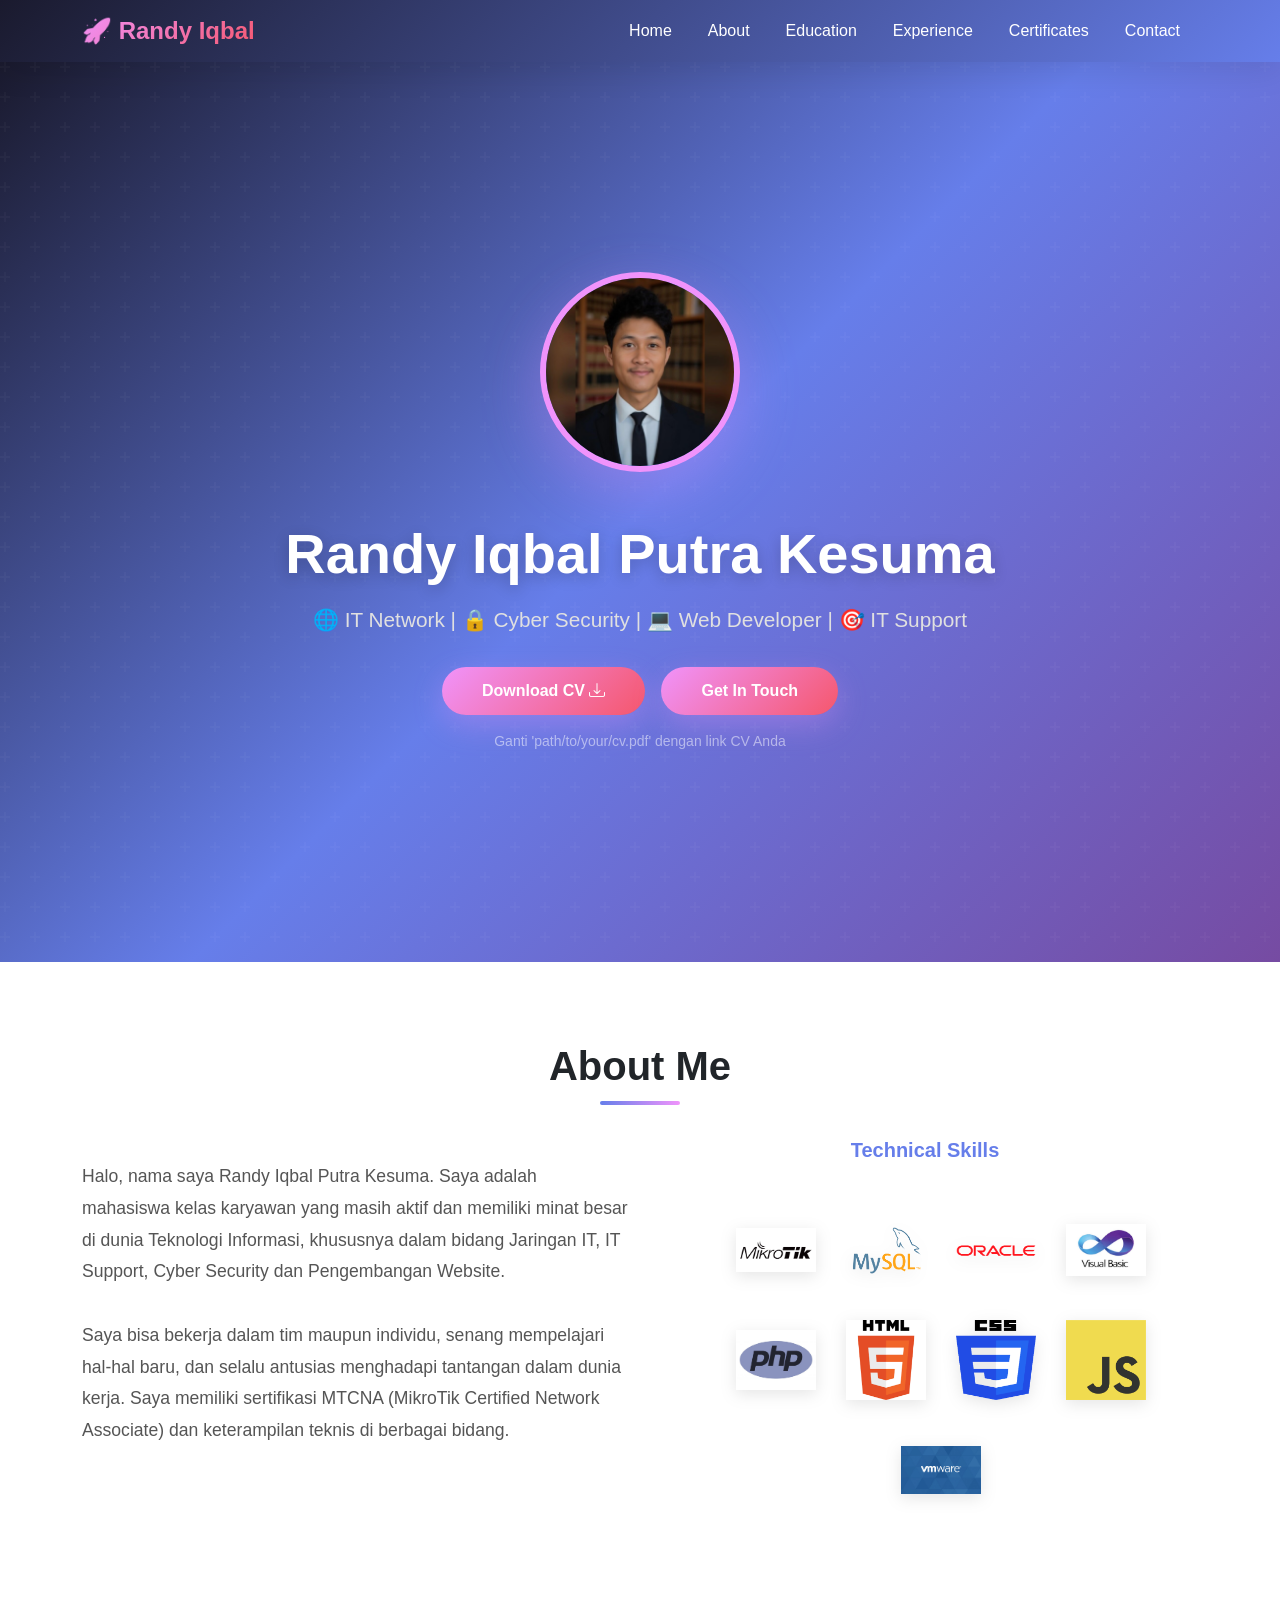
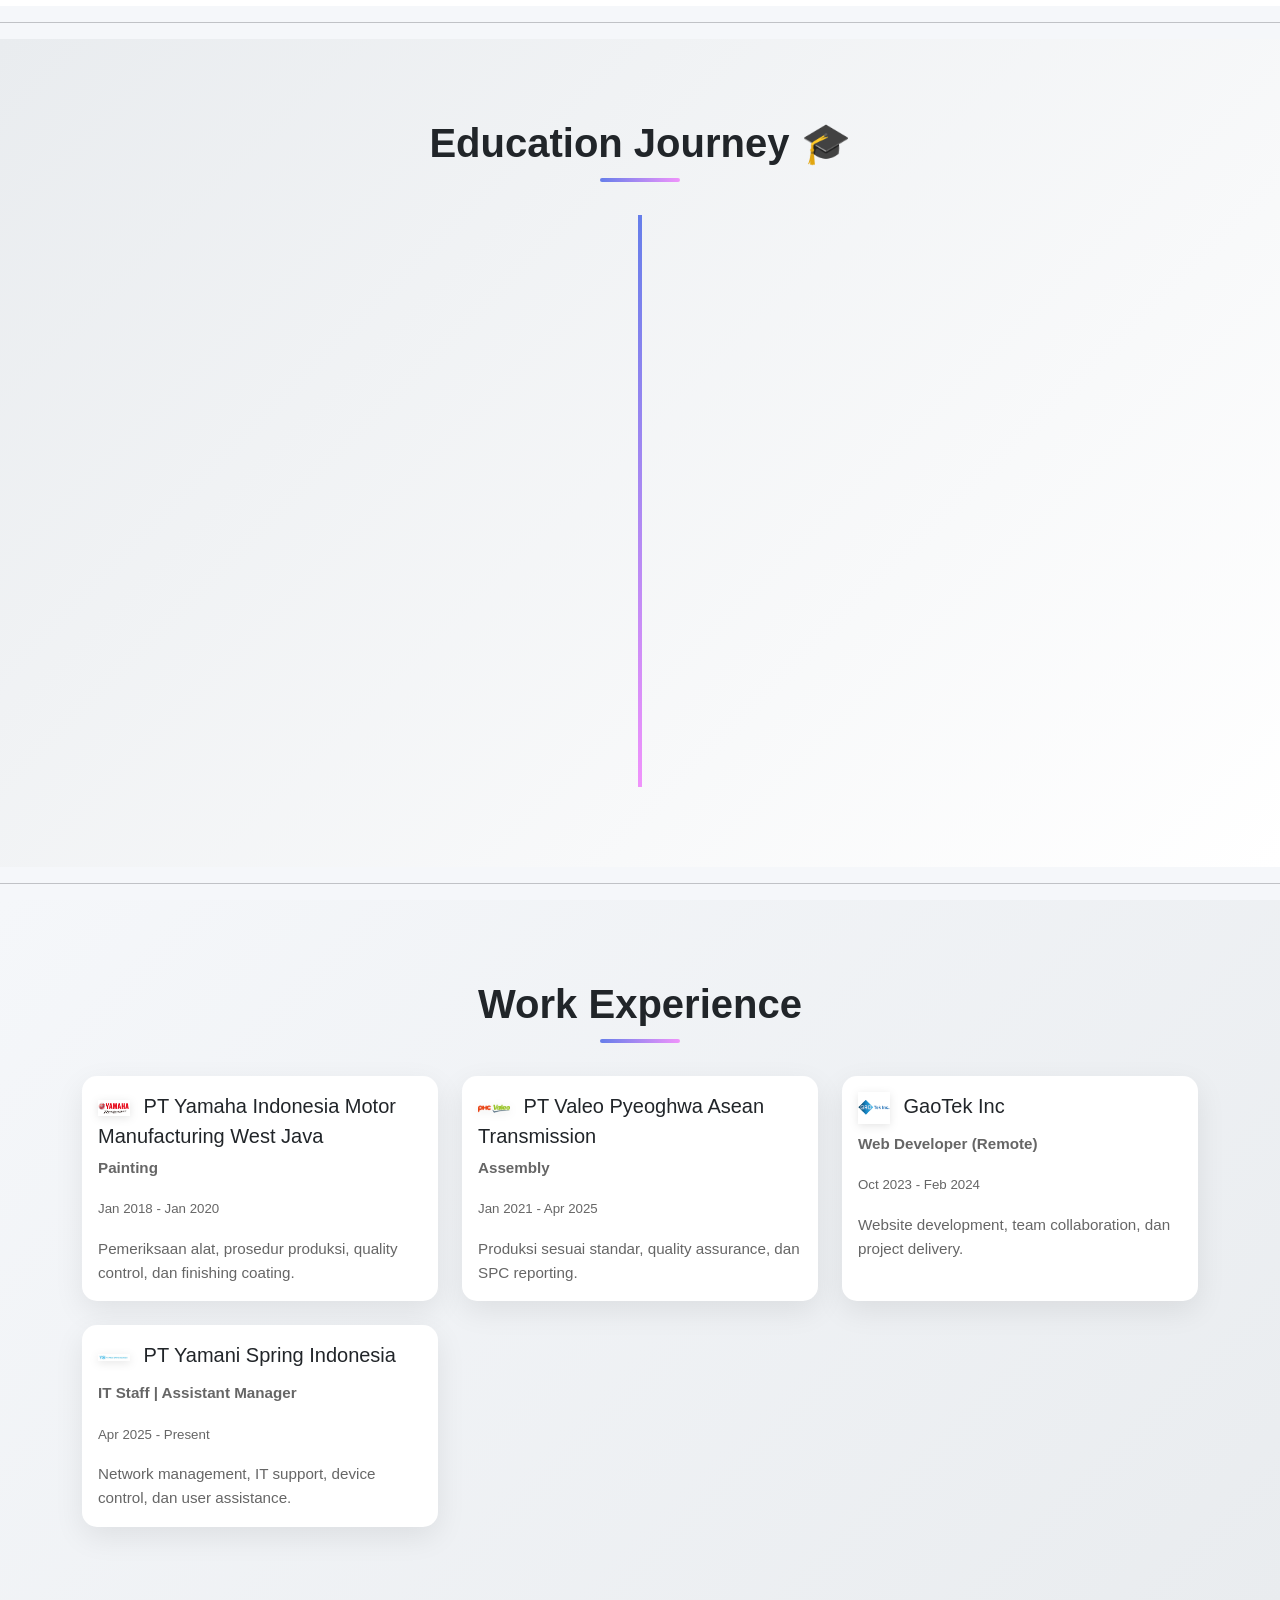
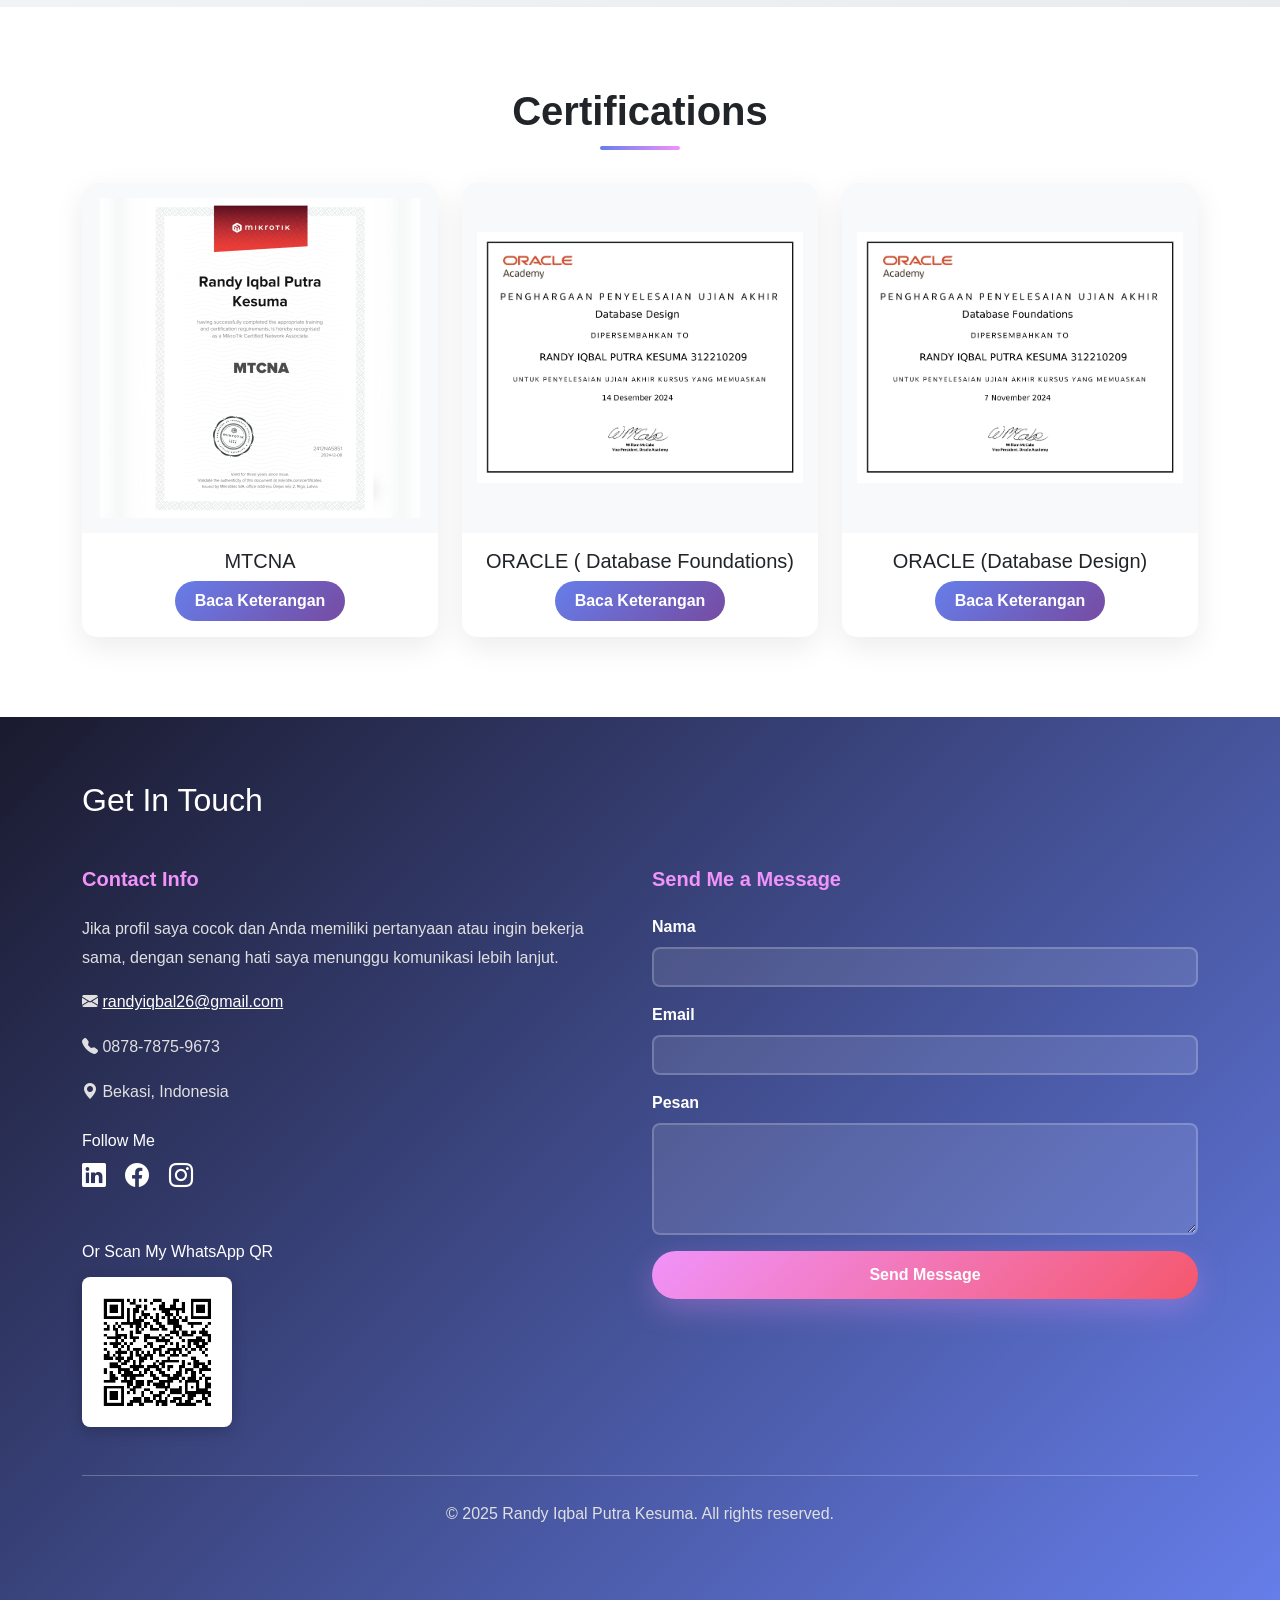
==== index.html @ fa81c511 "addcv" ====
<!DOCTYPE html>
<html lang="en">
  <head>
    <meta charset="utf-8" />
    <meta name="viewport" content="width=device-width, initial-scale=1" />
    <link href="https://cdn.jsdelivr.net/npm/bootstrap@5.0.2/dist/css/bootstrap.min.css" rel="stylesheet" />
    <link href="https://cdn.jsdelivr.net/npm/bootstrap-icons/font/bootstrap-icons.css" rel="stylesheet" />
    <title>Randy Iqbal Putra Kesuma | IT Professional</title>
    <style>
      * {
        margin: 0;
        padding: 0;
        box-sizing: border-box;
      }

      :root {
        --primary: #667eea;
        --secondary: #764ba2;
        --accent: #f093fb;
        --dark: #1a1a2e;
        --light: #f5f7fa;
        --success: #2ecc71;
      }

      body {
        font-family: "Segoe UI", Tahoma, Geneva, Verdana, sans-serif;
        background: var(--light);
        overflow-x: hidden;
      }

      /* NAVBAR STYLING */
      .navbar {
        background: linear-gradient(135deg, var(--dark) 0%, var(--primary) 100%);
        backdrop-filter: blur(10px);
        box-shadow: 0 8px 32px rgba(0, 0, 0, 0.1);
        position: sticky;
        top: 0;
        z-index: 1000;
      }

      .navbar-brand {
        font-weight: 700;
        font-size: 1.5rem;
        background: linear-gradient(135deg, #f093fb, #f5576c);
        -webkit-background-clip: text;
        -webkit-text-fill-color: transparent;
        background-clip: text;
      }

      .nav-link {
        position: relative;
        margin: 0 10px;
        font-weight: 500;
        color: white !important;
        transition: all 0.3s ease;
      }

      .nav-link::after {
        content: "";
        position: absolute;
        bottom: -5px;
        left: 0;
        width: 0;
        height: 2px;
        background: var(--accent);
        transition: width 0.3s ease;
      }

      .nav-link:hover::after {
        width: 100%;
      }

      /* HERO SECTION */
      .jumbotron {
        background: linear-gradient(135deg, var(--dark) 0%, var(--primary) 50%, var(--secondary) 100%);
        padding: 6rem 2rem;
        position: relative;
        overflow: hidden;
        min-height: 100vh;
        display: flex;
        align-items: center;
        justify-content: center;
      }

      .jumbotron::before {
        content: "";
        position: absolute;
        top: 0;
        left: 0;
        right: 0;
        bottom: 0;
        background: url("data:image/svg+xml,%3Csvg width='60' height='60' viewBox='0 0 60 60' xmlns='http://www.w3.org/2000/svg'%3E%3Cg fill='none' fill-rule='evenodd'%3E%3Cg fill='%23ffffff' fill-opacity='0.05'%3E%3Cpath d='M36 34v-4h-2v4h-4v2h4v4h2v-4h4v-2h-4zm0-30V0h-2v4h-4v2h4v4h2V6h4V4h-4zM6 34v-4H4v4H0v2h4v4h2v-4h4v-2H6zM6 4V0H4v4H0v2h4v4h2V6h4V4H6z'/%3E%3C/g%3E%3C/g%3E%3C/svg%3E");
        opacity: 0.5;
      }

      .hero-content {
        position: relative;
        z-index: 1;
        text-align: center;
        animation: fadeInUp 1s ease;
      }

      /* GAMBAR PROFIL TANPA ANIMASI */
      .jumbotron img {
        width: 200px;
        height: 200px;
        border: 6px solid var(--accent);
        border-radius: 50%;
        object-fit: cover;
        box-shadow: 0 20px 60px rgba(240, 147, 251, 0.3);
        transition: all 0.5s cubic-bezier(0.175, 0.885, 0.32, 1.275);
        /* Hapus properti 'animation: gentleFloat 4s ease-in-out infinite;' */
        margin-bottom: 2rem;
      }

      .jumbotron img:hover {
        transform: scale(1.15) rotateZ(5deg);
        box-shadow: 0 30px 80px rgba(240, 147, 251, 0.5);
      }
      /* Hapus @keyframes gentleFloat */

      .jumbotron h1 {
        font-size: 3.5rem;
        font-weight: 800;
        color: white;
        margin: 1rem auto;
        text-shadow: 0 4px 15px rgba(0, 0, 0, 0.2);
        /* Hapus style terkait animasi ketik */
      }

      .jumbotron p {
        font-size: 1.3rem;
        color: #e0e0e0;
        margin-bottom: 2rem;
        font-weight: 500;
      }

      /* Style untuk tombol seragam (btn-gradient) */
      .btn-gradient {
        background: linear-gradient(135deg, var(--accent), #f5576c);
        border: none;
        padding: 12px 40px;
        font-weight: 600;
        border-radius: 50px;
        transition: all 0.3s ease;
        box-shadow: 0 10px 30px rgba(240, 147, 251, 0.3);
        color: white !important;
      }

      .btn-gradient:hover {
        transform: translateY(-3px);
        box-shadow: 0 15px 40px rgba(240, 147, 251, 0.5);
      }

      /* Hapus @keyframes blink-caret */

      /* SECTION STYLING */
      section {
        padding: 5rem 2rem;
        position: relative;
      }

      section h2 {
        font-size: 2.5rem;
        font-weight: 800;
        text-align: center;
        margin-bottom: 3rem;
        position: relative;
        display: inline-block;
        width: 100%;
      }

      section h2::after {
        content: "";
        position: absolute;
        bottom: -15px;
        left: 50%;
        transform: translateX(-50%);
        width: 80px;
        height: 4px;
        background: linear-gradient(90deg, var(--primary), var(--accent));
        border-radius: 2px;
      }

      /* ABOUT SECTION */
      #About {
        background: white;
      }

      .about-text {
        font-size: 1.1rem;
        line-height: 1.8;
        color: #555;
        margin-bottom: 2rem;
      }

      .skills-list {
        display: flex;
        flex-wrap: wrap;
        gap: 30px;
        justify-content: center;
        align-items: center;
        margin-top: 3rem;
      }

      .skills-list li {
        list-style: none;
        position: relative;
      }

      .skills-list img {
        width: 80px;
        height: 80px;
        object-fit: contain;
        filter: drop-shadow(0 4px 8px rgba(0, 0, 0, 0.1));
        transition: all 0.3s ease;
      }

      .skills-list li:hover img {
        transform: scale(1.35) rotateZ(10deg);
        filter: drop-shadow(0 10px 20px rgba(102, 126, 234, 0.4));
      }

      /* EDUCATION ROADMAP STYLING */
      #Education {
        background: linear-gradient(135deg, #e9ecef 0%, #ffffff 100%);
      }

      .timeline {
        position: relative;
        padding: 20px 0;
        max-width: 1000px;
        margin: 0 auto;
      }

      .timeline::before {
        content: "";
        position: absolute;
        width: 4px;
        background: linear-gradient(to top, var(--accent), var(--primary));
        top: 0;
        bottom: 0;
        left: 50%;
        margin-left: -2px;
      }

      .timeline-item {
        padding: 10px 40px;
        position: relative;
        width: 50%;
      }

      .timeline-item:nth-child(odd) {
        left: 0;
      }

      .timeline-item:nth-child(even) {
        left: 50%;
      }

      .timeline-content {
        padding: 20px;
        background: white;
        position: relative;
        border-radius: 8px;
        box-shadow: 0 4px 15px rgba(0, 0, 0, 0.1);
        transition: all 0.3s ease;
        border-left: 5px solid var(--primary);
      }

      .timeline-item:hover .timeline-content {
        transform: translateY(-5px);
        box-shadow: 0 8px 25px rgba(102, 126, 234, 0.2);
      }

      .timeline-item:nth-child(even) .timeline-content {
        border-left: none;
        border-right: 5px solid var(--primary);
      }

      .timeline-content h5 {
        color: var(--dark);
        font-weight: 700;
      }

      .timeline-content p {
        margin: 0;
        color: #666;
      }

      .timeline-dot {
        position: absolute;
        width: 18px;
        height: 18px;
        right: -9px;
        background: var(--primary);
        border: 4px solid var(--light);
        top: 30px;
        border-radius: 50%;
        z-index: 1;
        transition: background 0.3s ease;
      }

      .timeline-item:nth-child(even) .timeline-dot {
        left: -9px;
        right: auto;
      }

      .timeline-item:hover .timeline-dot {
        background: var(--accent);
      }

      .timeline-content::after {
        content: " ";
        position: absolute;
        top: 26px;
        width: 0;
        height: 0;
        border-style: solid;
      }

      .timeline-item:nth-child(odd) .timeline-content::after {
        border-width: 10px 0 10px 10px;
        border-color: transparent transparent transparent white;
        right: -10px;
      }

      .timeline-item:nth-child(even) .timeline-content::after {
        border-width: 10px 10px 10px 0;
        border-color: transparent white transparent transparent;
        left: -10px;
      }

      .timeline-date {
        font-weight: 600;
        color: var(--secondary);
        display: block;
        margin-bottom: 5px;
      }

      /* WORK EXPERIENCE */
      .Pengalaman {
        background: linear-gradient(135deg, #f5f7fa 0%, #e9ecef 100%);
      }

      .card {
        border: none;
        border-radius: 15px;
        overflow: hidden;
        background: white;
        transition: all 0.4s cubic-bezier(0.175, 0.885, 0.32, 1.275);
        box-shadow: 0 10px 30px rgba(0, 0, 0, 0.08);
        position: relative;
        height: 100%;
      }

      .card::before {
        content: "";
        position: absolute;
        top: 0;
        left: 0;
        right: 0;
        height: 4px;
        background: linear-gradient(90deg, var(--primary), var(--accent));
        transform: scaleX(0);
        transform-origin: left;
        transition: transform 0.4s ease;
      }

      .card:hover::before {
        transform: scaleX(1);
      }

      .card:hover {
        transform: translateY(-10px);
        box-shadow: 0 25px 60px rgba(102, 126, 234, 0.2);
      }

      .company-logo {
        width: 32px;
        height: 32px;
        object-fit: contain;
        margin-right: 8px;
        vertical-align: middle;
        filter: drop-shadow(0 2px 4px rgba(0, 0, 0, 0.1));
        transition: transform 0.3s ease;
      }

      .card:hover .company-logo {
        transform: scale(1.15);
      }

      .card-text {
        color: #666;
        line-height: 1.6;
        font-size: 0.95rem;
      }

      /* CERTIFICATES */
      #certificates {
        background: white;
      }

      #certificates .card {
        position: relative;
        overflow: hidden;
      }

      #certificates .card-img-top {
        height: 350px;
        object-fit: contain;
        padding: 15px;
        background: #f8f9fa;
        transition: transform 0.4s ease;
      }

      #certificates .card:hover .card-img-top {
        transform: scale(1.1);
      }

      .btn-show-caption {
        background: linear-gradient(135deg, var(--primary), var(--secondary));
        border: none;
        border-radius: 25px;
        padding: 8px 20px;
        font-weight: 600;
        transition: all 0.3s ease;
        color: white;
      }

      .btn-show-caption:hover {
        transform: scale(1.08);
        box-shadow: 0 8px 20px rgba(102, 126, 234, 0.3);
      }

      .caption {
        color: #666;
        font-size: 0.9rem;
        margin-top: 1rem;
        line-height: 1.6;
        font-style: italic;
        display: block;
        padding: 10px;
        background: #f8f9fa;
        border-radius: 8px;
        border-left: 4px solid var(--primary);
      }

      /* FOOTER */
      footer {
        background: linear-gradient(135deg, var(--dark) 0%, var(--primary) 100%);
        color: white;
        padding: 4rem 2rem;
      }

      footer h2 {
        color: white;
        margin-bottom: 2rem;
      }

      footer h5 {
        color: var(--accent);
        font-weight: 700;
        margin-bottom: 1.5rem;
      }

      footer p {
        color: #e0e0e0;
        line-height: 1.8;
      }

      .form-control {
        background: rgba(255, 255, 255, 0.1);
        border: 2px solid rgba(255, 255, 255, 0.2);
        color: white;
        border-radius: 8px;
        transition: all 0.3s ease;
      }

      .form-control::placeholder {
        color: rgba(255, 255, 255, 0.6);
      }

      .form-control:focus {
        background: rgba(255, 255, 255, 0.15);
        border-color: var(--accent);
        box-shadow: 0 0 15px rgba(240, 147, 251, 0.3);
        color: white;
      }

      .form-label {
        color: white;
        font-weight: 600;
      }

      .social-icon {
        display: inline-block;
        margin-right: 15px;
        transition: all 0.3s ease;
      }

      .social-icon:hover {
        color: var(--accent) !important;
        transform: translateY(-5px);
      }

      /* ANIMATIONS */
      @keyframes fadeInUp {
        from {
          opacity: 0;
          transform: translateY(30px);
        }
        to {
          opacity: 1;
          transform: translateY(0);
        }
      }

      .fade-in-on-scroll {
        opacity: 0;
        transform: translateY(20px);
        transition: all 0.6s ease;
      }

      .fade-in-on-scroll.visible {
        opacity: 1;
        transform: translateY(0);
      }

      /* RESPONSIVE */
      @media (max-width: 768px) {
        .jumbotron h1 {
          font-size: 2.2rem;
        }

        .jumbotron p {
          font-size: 1rem;
        }

        /* Pastikan tombol tetap rapi di mobile */
        .d-flex.justify-content-center {
          flex-direction: column;
          align-items: center;
        }
        .d-flex.justify-content-center a {
          margin: 5px 0 !important;
        }

        section {
          padding: 3rem 1rem;
        }

        section h2 {
          font-size: 2rem;
        }

        .skills-list {
          gap: 20px;
        }

        .skills-list img {
          width: 60px;
          height: 60px;
        }

        /* Responsive for Timeline */
        .timeline::before {
          left: 10px;
        }

        .timeline-item {
          width: 100%;
          padding-left: 30px;
          padding-right: 10px;
        }

        .timeline-item:nth-child(even) {
          left: 0%;
        }

        .timeline-item:nth-child(odd) .timeline-content::after {
          border-width: 10px 10px 10px 0;
          border-color: transparent white transparent transparent;
          left: -10px;
          right: auto;
        }

        .timeline-item:nth-child(even) .timeline-content::after {
          left: -10px;
          right: auto;
        }

        .timeline-dot {
          left: 1px;
          right: auto;
        }

        .timeline-item:nth-child(even) .timeline-dot {
          left: 1px;
        }
      }

      /* SCROLL BEHAVIOR */
      html {
        scroll-behavior: smooth;
      }

      ::-webkit-scrollbar {
        width: 10px;
      }

      ::-webkit-scrollbar-track {
        background: var(--light);
      }

      ::-webkit-scrollbar-thumb {
        background: linear-gradient(135deg, var(--primary), var(--accent));
        border-radius: 5px;
      }
    </style>
  </head>
  <body>
    <nav class="navbar navbar-expand-lg navbar-dark">
      <div class="container">
        <a class="navbar-brand" href="#Home">🚀 Randy Iqbal</a>
        <button class="navbar-toggler" type="button" data-bs-toggle="collapse" data-bs-target="#navbarNav">
          <span class="navbar-toggler-icon"></span>
        </button>
        <div class="collapse navbar-collapse" id="navbarNav">
          <div class="navbar-nav ms-auto">
            <a class="nav-link" href="#Home">Home</a>
            <a class="nav-link" href="#About">About</a>
            <a class="nav-link" href="#Education">Education</a>
            <a class="nav-link" href="#Pengalaman">Experience</a>
            <a class="nav-link" href="#certificates">Certificates</a>
            <a class="nav-link" href="#hubungi">Contact</a>
          </div>
        </div>
      </div>
    </nav>

    <section class="jumbotron" id="Home">
      <div class="hero-content">
        <img src="./img/1732609286891 (1).jpg" alt="Randy Iqbal" />

        <h1>Randy Iqbal Putra Kesuma</h1>

        <p>🌐 IT Network | 🔒 Cyber Security | 💻 Web Developer | 🎯 IT Support</p>

        <div class="d-flex justify-content-center">
          <a href="File/Randy Iqbal Putra Kesuma - CV.pdf" download class="btn btn-gradient mx-2">Download CV <i class="bi bi-download"></i></a>
          <a href="#hubungi" class="btn btn-gradient mx-2">Get In Touch</a>
        </div>

        <small class="text-white-50 mt-3 d-block">Ganti 'path/to/your/cv.pdf' dengan link CV Anda</small>
      </div>
    </section>

    <section id="About">
      <div class="container">
        <h2 class="mb-5">About Me</h2>
        <div class="row align-items-center">
          <div class="col-lg-6 mb-4">
            <p class="about-text fade-in-on-scroll">
              Halo, nama saya Randy Iqbal Putra Kesuma. Saya adalah mahasiswa kelas karyawan yang masih aktif dan memiliki minat besar di dunia Teknologi Informasi, khususnya dalam bidang Jaringan IT, IT Support, Cyber Security dan
              Pengembangan Website.
            </p>
            <p class="about-text fade-in-on-scroll">
              Saya bisa bekerja dalam tim maupun individu, senang mempelajari hal-hal baru, dan selalu antusias menghadapi tantangan dalam dunia kerja. Saya memiliki sertifikasi MTCNA (MikroTik Certified Network Associate) dan keterampilan
              teknis di berbagai bidang.
            </p>
          </div>
          <div class="col-lg-6">
            <h5 style="color: var(--primary); font-weight: 700; margin-bottom: 2rem; text-align: center" class="fade-in-on-scroll">Technical Skills</h5>
            <ul class="skills-list fade-in-on-scroll">
              <li><img src="./img/mikrotik.png" alt="MikroTik" title="MikroTik" /></li>
              <li><img src="./img/sqllogooo.png" alt="MySQL" title="MySQL" /></li>
              <li><img src="./img/Oracle-Logo.png" alt="Oracle" title="Oracle" /></li>
              <li><img src="./img/vblogo.png" alt="Visual Basic" title="Visual Basic" /></li>
              <li><img src="./img/php.jpg" alt="PHP" title="PHP" /></li>
              <li><img src="./img/htmlok.png" alt="HTML" title="HTML" /></li>
              <li><img src="./img/cssok.png" alt="CSS" title="CSS" /></li>
              <li><img src="./img/jsok.png" alt="JavaScript" title="JavaScript" /></li>
              <li><img src="./img/vmware.jpg" alt="JavaScript" title="JavaScript" /></li>
            </ul>
          </div>
        </div>
      </div>
    </section>

    <hr />

    <section id="Education">
      <div class="container">
        <h2 class="mb-5">Education Journey 🎓</h2>
        <div class="timeline">
          <div class="timeline-item fade-in-on-scroll">
            <div class="timeline-dot"></div>
            <div class="timeline-content">
              <span class="timeline-date">2022 - Sekarang (Semester Ahir)</span>
              <h5>Universitas Pelita Bangsa</h5>
              <p>Jenjang: S1 - Teknik Informatika</p>
            </div>
          </div>

          <div class="timeline-item fade-in-on-scroll">
            <div class="timeline-dot"></div>
            <div class="timeline-content">
              <span class="timeline-date">Lulus Tahun 2017</span>
              <h5>SMK Panca Bhakti Banjarnegara</h5>
              <p>Bidang Keahlian: Teknik Elektronika Industri</p>
            </div>
          </div>

          <div class="timeline-item fade-in-on-scroll">
            <div class="timeline-dot"></div>
            <div class="timeline-content">
              <span class="timeline-date">Lulus Tahun 2014</span>
              <h5>SMPN 1 Sigaluh</h5>
            </div>
          </div>

          <div class="timeline-item fade-in-on-scroll">
            <div class="timeline-dot"></div>
            <div class="timeline-content">
              <span class="timeline-date">Lulus Tahun 2011</span>
              <h5>SDN 1 Tunggoro</h5>
            </div>
          </div>
        </div>
      </div>
    </section>

    <hr />

    <section class="Pengalaman" id="Pengalaman">
      <div class="container">
        <h2 class="mb-5">Work Experience</h2>
        <div class="row g-4">
          <div class="col-md-6 col-lg-4">
            <div class="card fade-in-on-scroll">
              <div class="card-body">
                <h5 class="card-title">
                  <img src="./img/yamaha.jpg" alt="Yamaha" class="company-logo" />
                  PT Yamaha Indonesia Motor Manufacturing West Java
                </h5>
                <p class="card-text"><strong>Painting</strong></p>
                <p class="card-text"><small>Jan 2018 - Jan 2020</small></p>
                <p class="card-text">Pemeriksaan alat, prosedur produksi, quality control, dan finishing coating.</p>
              </div>
            </div>
          </div>

          <div class="col-md-6 col-lg-4">
            <div class="card fade-in-on-scroll">
              <div class="card-body">
                <h5 class="card-title">
                  <img src="./img/valeo.png" alt="Valeo" class="company-logo" />
                  PT Valeo Pyeoghwa Asean Transmission
                </h5>
                <p class="card-text"><strong>Assembly</strong></p>
                <p class="card-text"><small>Jan 2021 - Apr 2025</small></p>
                <p class="card-text">Produksi sesuai standar, quality assurance, dan SPC reporting.</p>
              </div>
            </div>
          </div>

          <div class="col-md-6 col-lg-4">
            <div class="card fade-in-on-scroll">
              <div class="card-body">
                <h5 class="card-title">
                  <img src="./img/images.png" alt="GaoTek" class="company-logo" />
                  GaoTek Inc
                </h5>
                <p class="card-text"><strong>Web Developer (Remote)</strong></p>
                <p class="card-text"><small>Oct 2023 - Feb 2024</small></p>
                <p class="card-text">Website development, team collaboration, dan project delivery.</p>
              </div>
            </div>
          </div>

          <div class="col-md-6 col-lg-4">
            <div class="card fade-in-on-scroll">
              <div class="card-body">
                <h5 class="card-title">
                  <img src="./img/yamani.png" alt="Yamani" class="company-logo" />
                  PT Yamani Spring Indonesia
                </h5>
                <p class="card-text"><strong>IT Staff | Assistant Manager</strong></p>
                <p class="card-text"><small>Apr 2025 - Present</small></p>
                <p class="card-text">Network management, IT support, device control, dan user assistance.</p>
              </div>
            </div>
          </div>
        </div>
      </div>
    </section>

    <section id="certificates">
      <div class="container">
        <h2 class="mb-5">Certifications</h2>
        <div class="row g-4">
          <div class="col-md-6 col-lg-4">
            <div class="card fade-in-on-scroll">
              <img src="./img/serti mtcna.jpeg" class="card-img-top" alt="MTCNA Certificate" />
              <div class="card-body text-center">
                <h5 class="card-title">MTCNA</h5>
                <button
                  class="btn-show-caption"
                  data-caption="Pada tahun 2024, saya mengikuti pelatihan MTCNA (MikroTik Certified Network Associate) selama 3 hari. MTCNA adalah sertifikasi dasar yang diberikan oleh MikroTik untuk menguji pemahaman tentang pengelolaan jaringan menggunakan perangkat MikroTik, mencakup konfigurasi router, manajemen jaringan, serta pengaturan berbagai layanan jaringan seperti routing, switching, dan firewall. Pelatihan ini memberikan dasar yang kuat bagi Anda dalam merancang dan mengelola jaringan berbasis MikroTik."
                >
                  Baca Keterangan
                </button>
                <p class="mt-3 caption d-none"></p>
              </div>
            </div>
          </div>

          <div class="col-md-6 col-lg-4">
            <div class="card fade-in-on-scroll">
              <img src="./img/clmsCertificate design database_page-0001.jpg" class="card-img-top" alt="Oracle ( Database Foundations)" />
              <div class="card-body text-center">
                <h5 class="card-title">ORACLE ( Database Foundations)</h5>
                <button
                  class="btn-show-caption"
                  data-caption="Sertifikat Database Foundation dari Oracle adalah sertifikasi dasar yang menguji pemahaman dan keterampilan dalam menggunakan teknologi basis data Oracle. Sertifikat ini mencakup konsep dasar tentang pengelolaan basis data, seperti perancangan, pengelolaan tabel, query dengan SQL, dan pemahaman tentang arsitektur basis data Oracle. Program ini memberi dasar yang kuat dalam bekerja dengan sistem manajemen basis data Oracle, yang penting untuk mata kuliah Manajemen Basis Data yang Anda pelajari."
                >
                  Baca Keterangan
                </button>
                <p class="mt-3 caption d-none"></p>
              </div>
            </div>
          </div>

          <div class="col-md-6 col-lg-4">
            <div class="card fade-in-on-scroll">
              <img src="./img/foundation.jpg" class="card-img-top" alt="Oracle Certificate" />
              <div class="card-body text-center">
                <h5 class="card-title">ORACLE (Database Design)</h5>
                <button
                  class="btn-show-caption"
                  data-caption="Sertifikat Database Design dari Oracle adalah sertifikasi yang menguji pemahaman dalam merancang struktur basis data yang efisien dan efektif menggunakan teknologi Oracle. Sertifikat ini mencakup konsep desain basis data seperti normalisasi, pemodelan entitas-relasi (ER), serta perancangan tabel dan indeks untuk mengoptimalkan kinerja. Program ini penting untuk meningkatkan kemampuan dalam merancang basis data yang kuat dan mudah dikelola, serta memastikan bahwa struktur basis data mendukung kebutuhan aplikasi dan bisnis."
                >
                  Baca Keterangan
                </button>
                <p class="mt-3 caption d-none"></p>
              </div>
            </div>
          </div>
        </div>
      </div>
    </section>

    <footer id="hubungi">
      <div class="container">
        <h2 class="mb-5">Get In Touch</h2>
        <div class="row">
          <div class="col-lg-6 mb-4">
            <h5>Contact Info</h5>
            <p>Jika profil saya cocok dan Anda memiliki pertanyaan atau ingin bekerja sama, dengan senang hati saya menunggu komunikasi lebih lanjut.</p>
            <p><i class="bi bi-envelope-fill"></i> <a href="mailto:randyiqbal26@gmail.com" class="text-white text-decoration-underline">randyiqbal26@gmail.com</a></p>
            <p><i class="bi bi-telephone-fill"></i> 0878-7875-9673</p>
            <p><i class="bi bi-geo-alt-fill"></i> Bekasi, Indonesia</p>
            <div class="mt-4">
              <h6>Follow Me</h6>
              <a href="https://www.linkedin.com/in/randy-iqbal-putra-kesuma-2993041b5/" target="_blank" class="social-icon text-white"><i class="bi bi-linkedin" style="font-size: 1.5rem"></i></a>
              <a href="https://www.facebook.com/share/14zuNKFPrN/?mibextid=qi2Omg" target="_blank" class="social-icon text-white"><i class="bi bi-facebook" style="font-size: 1.5rem"></i></a>
              <a href="https://www.instagram.com/randyiqbalputra?igsh=MTk2c3JjZ2h4OW03Mw==" target="_blank" class="social-icon text-white"><i class="bi bi-instagram" style="font-size: 1.5rem"></i></a>
            </div>

            <div class="mt-5 text-center text-lg-start">
              <h6 class="mb-3">Or Scan My WhatsApp QR</h6>
              <img src="./img/QR WA.png" alt="WhatsApp QR Code" style="width: 150px; height: auto; border-radius: 8px; background: white; padding: 10px; box-shadow: 0 4px 15px rgba(0, 0, 0, 0.2)" class="fade-in-on-scroll" />
            </div>
          </div>

          <div class="col-lg-6">
            <h5>Send Me a Message</h5>
            <form action="mailto:randyiqbal26@gmail.com" method="POST" enctype="text/plain">
              <div class="mb-3">
                <label for="name" class="form-label">Nama</label>
                <input type="text" class="form-control" id="name" name="name" required />
              </div>
              <div class="mb-3">
                <label for="email" class="form-label">Email</label>
                <input type="email" class="form-control" id="email" name="email" required />
              </div>
              <div class="mb-3">
                <label for="message" class="form-label">Pesan</label>
                <textarea class="form-control" id="message" name="message" rows="4" required></textarea>
              </div>
              <button type="submit" class="btn btn-gradient w-100">Send Message</button>
            </form>
          </div>
        </div>
        <hr class="my-4" />
        <p class="text-center">&copy; 2025 Randy Iqbal Putra Kesuma. All rights reserved.</p>
      </div>
    </footer>

    <script src="https://cdn.jsdelivr.net/npm/bootstrap@5.0.2/dist/js/bootstrap.bundle.min.js"></script>
    <script>
      // ===================================
      // 1. SCROLL ANIMATION (Tetap Dipertahankan)
      // ===================================
      const observerOptions = {
        threshold: 0.1,
        rootMargin: "0px 0px -50px 0px",
      };

      const observer = new IntersectionObserver(function (entries) {
        entries.forEach((entry) => {
          if (entry.isIntersecting) {
            entry.target.classList.add("visible");
          }
        });
      }, observerOptions);

      document.querySelectorAll(".fade-in-on-scroll").forEach((el) => {
        observer.observe(el);
      });

      // ===================================
      // 2. CERTIFICATE BUTTON (Tetap Dipertahankan)
      // ===================================
      document.querySelectorAll(".btn-show-caption").forEach((button) => {
        button.addEventListener("click", function (e) {
          e.preventDefault();
          const captionElement = this.nextElementSibling;
          if (captionElement) {
            captionElement.textContent = this.getAttribute("data-caption");
            captionElement.classList.toggle("d-none");
          }
        });
      });

      // HAPUS SCRIPT ANIMASI KETIK DI SINI

      document.addEventListener("DOMContentLoaded", () => {
        // Tidak ada kode animasi ketik lagi
      });
    </script>
  </body>
</html>
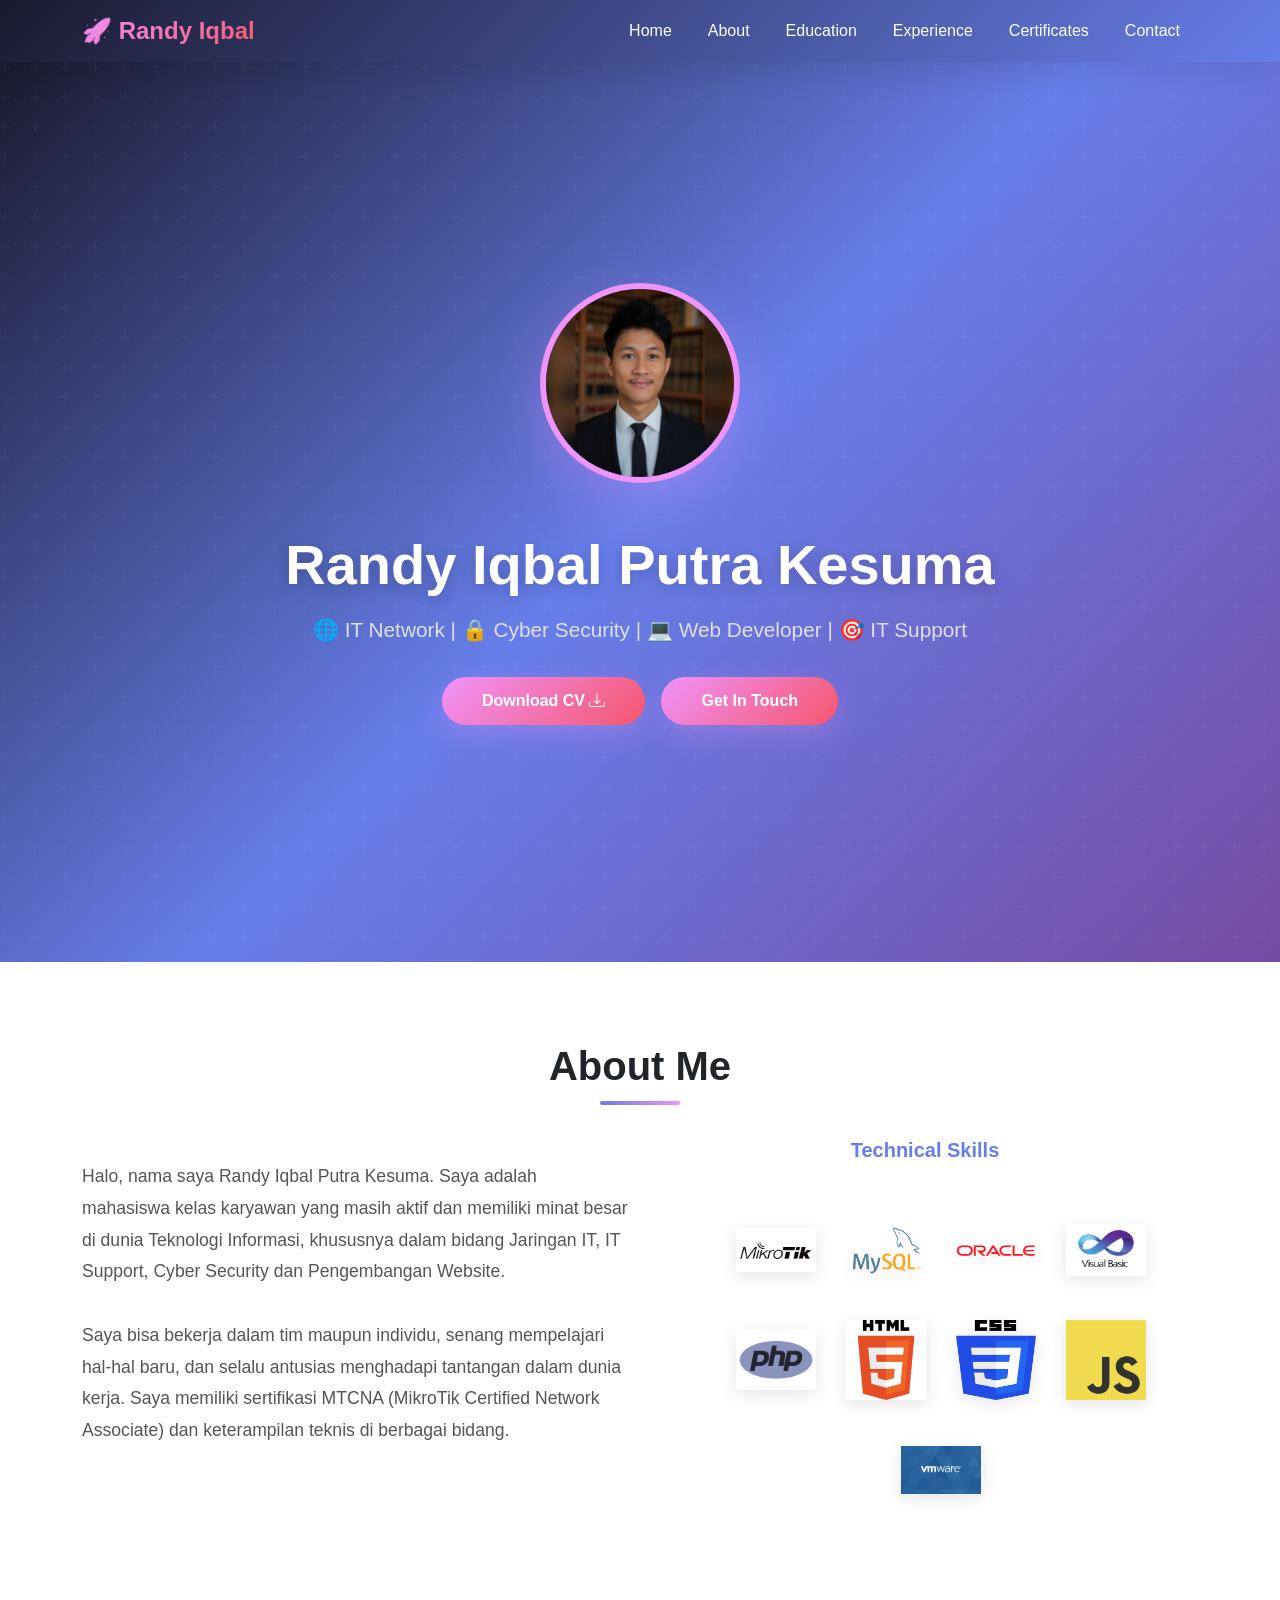
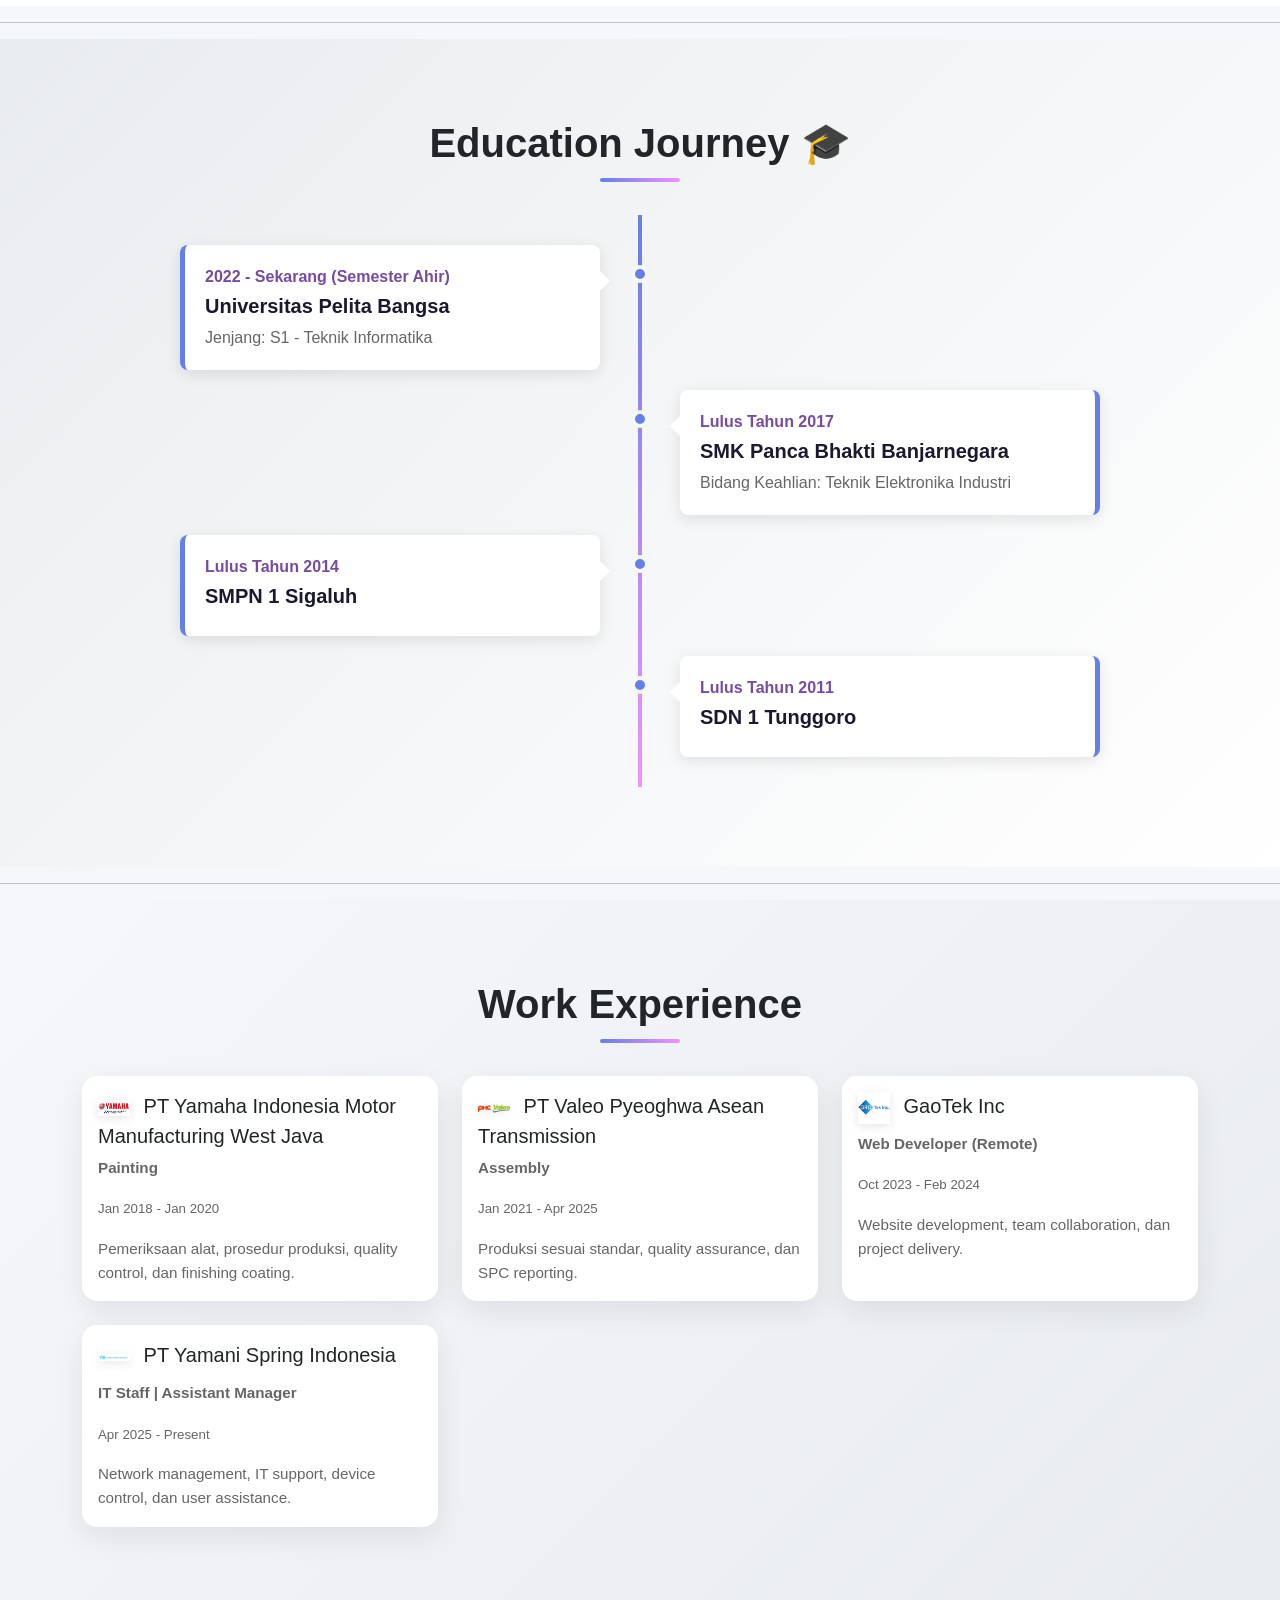
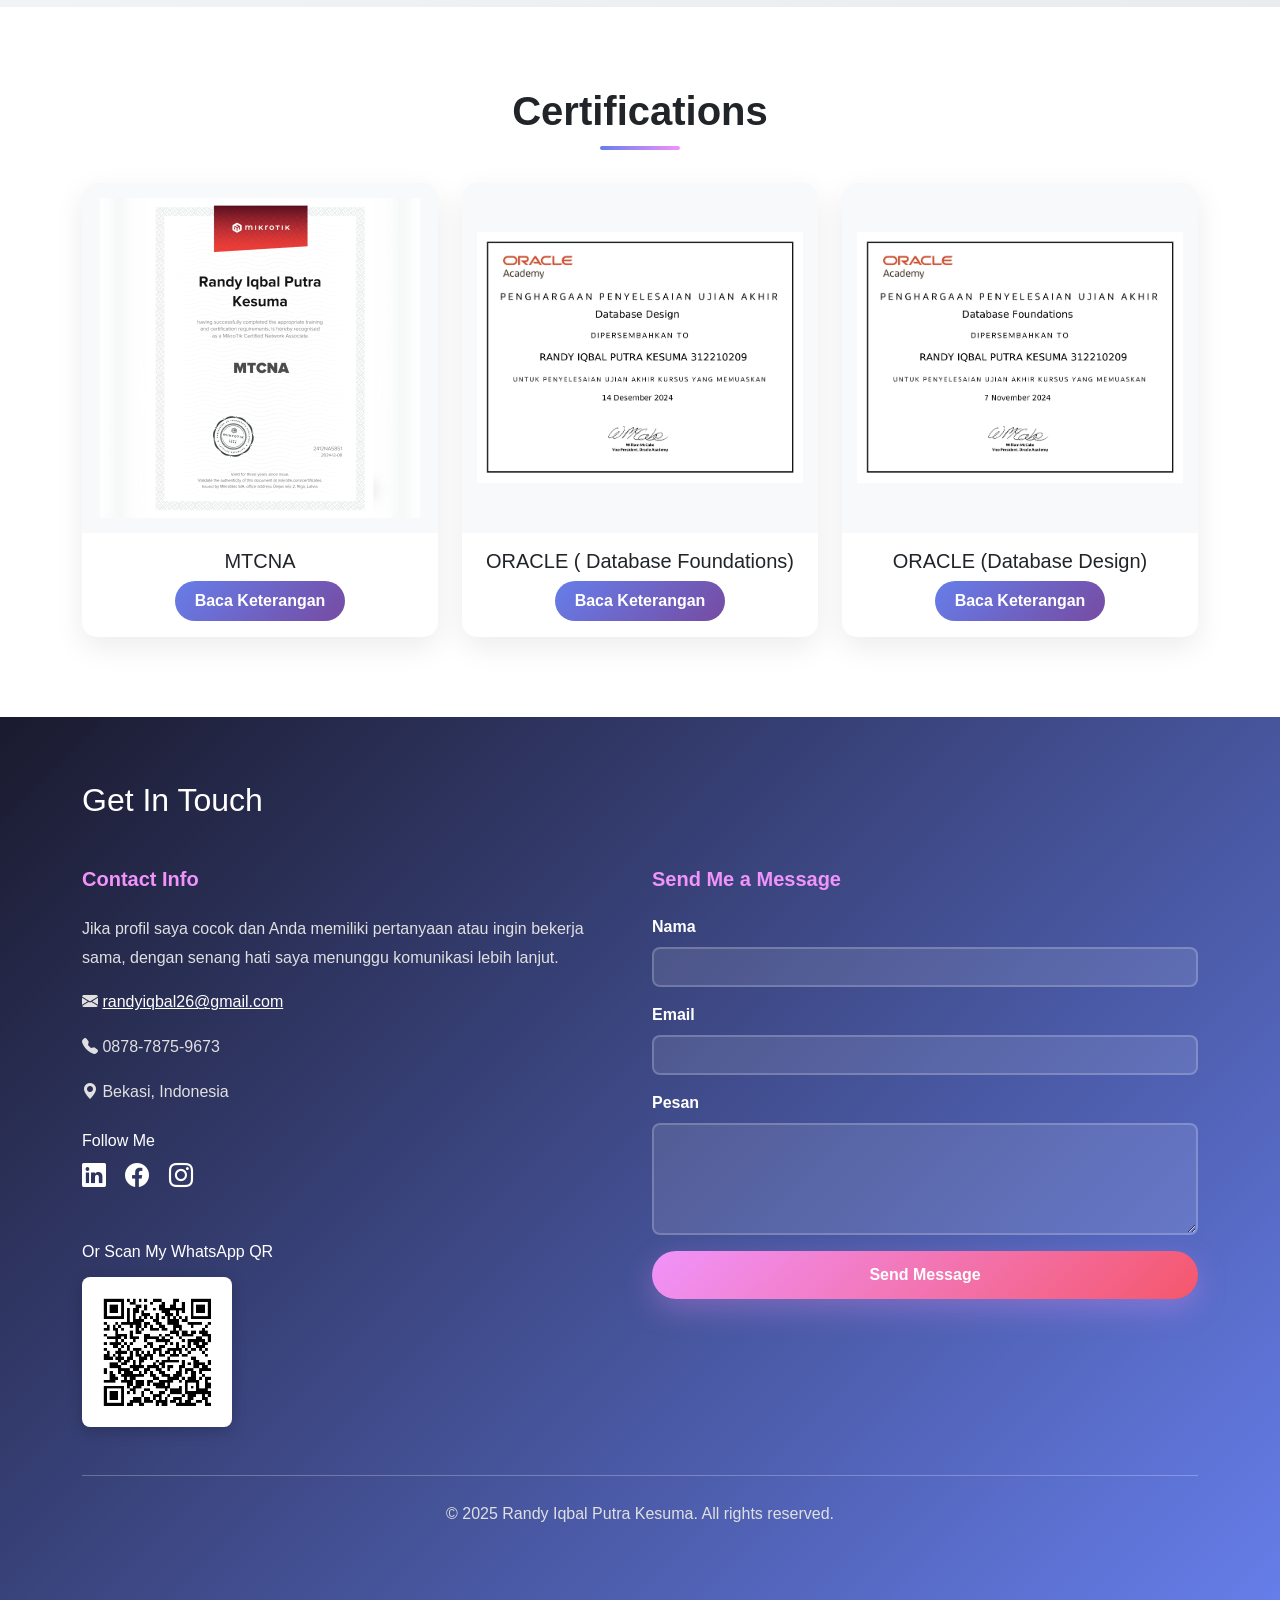
==== commit 48fec472: "hapus" ====
--- a/index.html
+++ b/index.html
@@ -652,7 +652,7 @@
           <a href="#hubungi" class="btn btn-gradient mx-2">Get In Touch</a>
         </div>
 
-        <small class="text-white-50 mt-3 d-block">Ganti 'path/to/your/cv.pdf' dengan link CV Anda</small>
+        <small class="text-white-50 mt-3 d-block"></small>
       </div>
     </section>
 
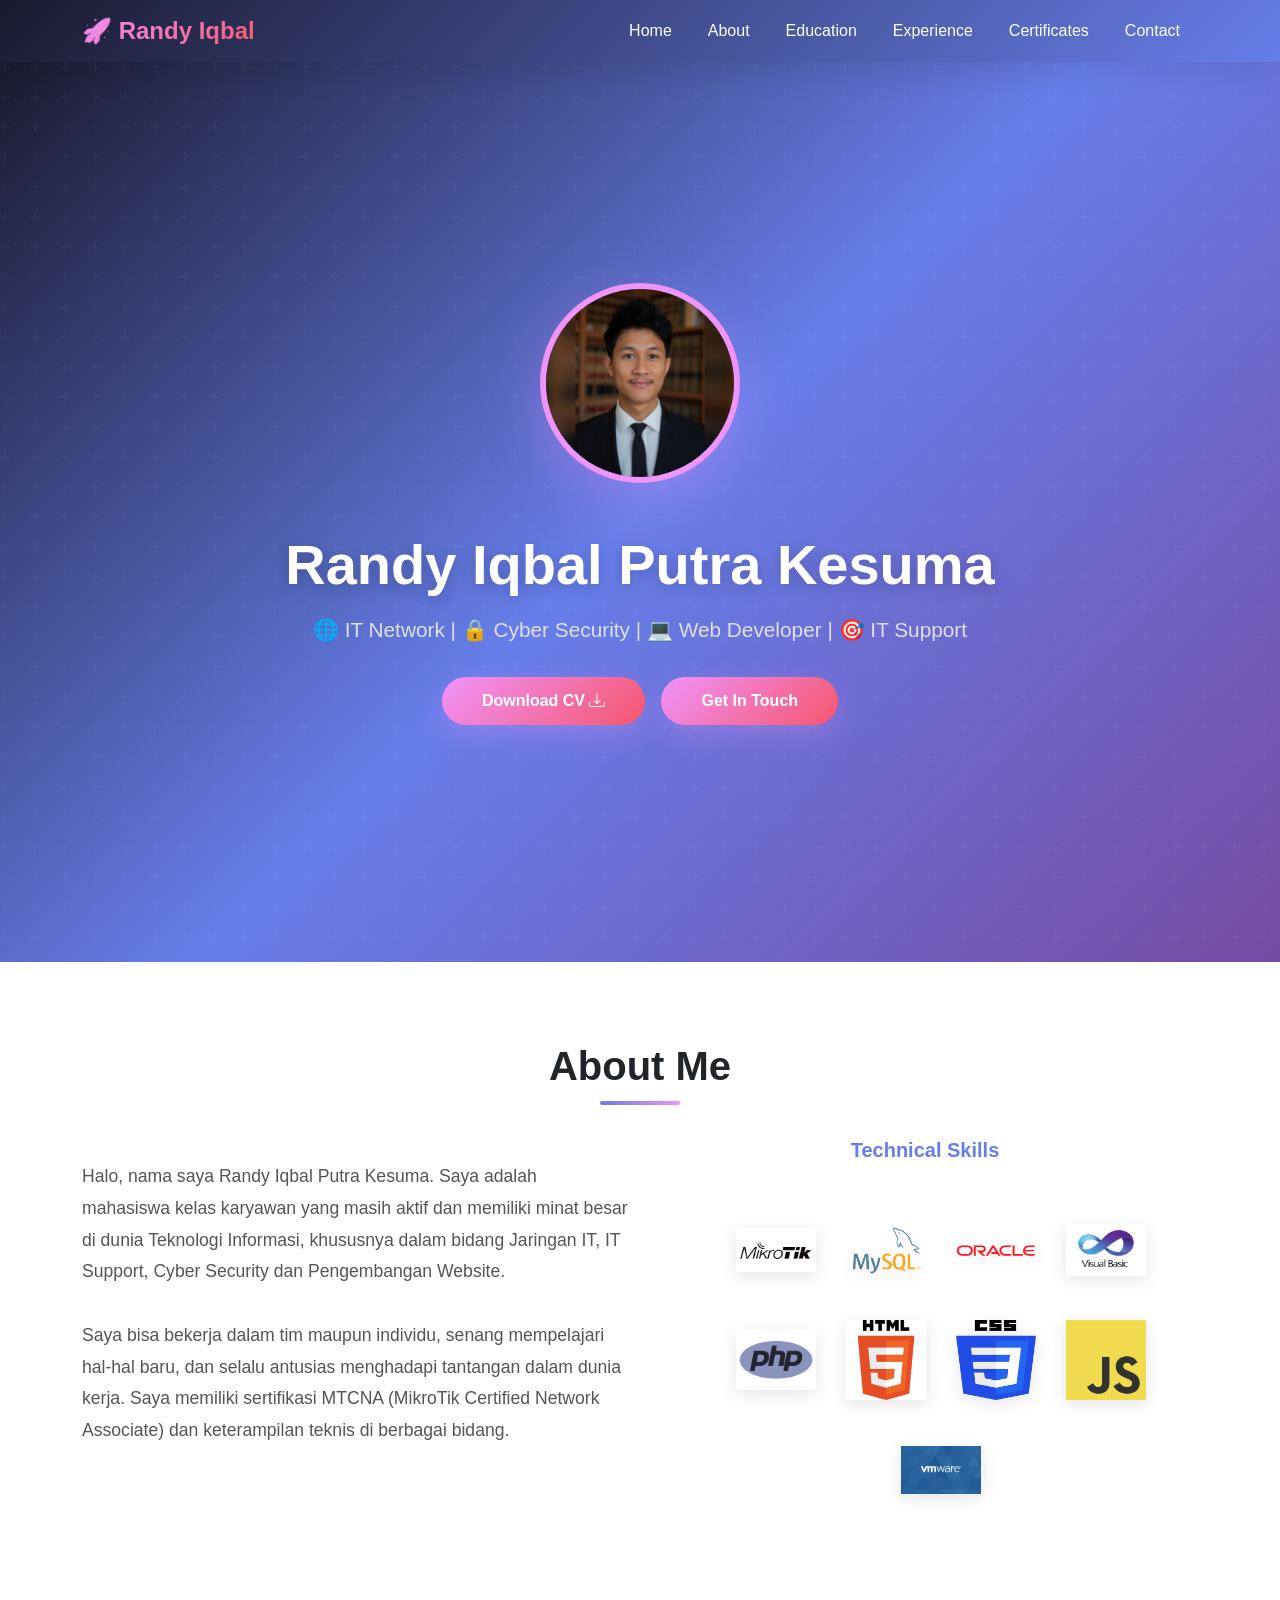
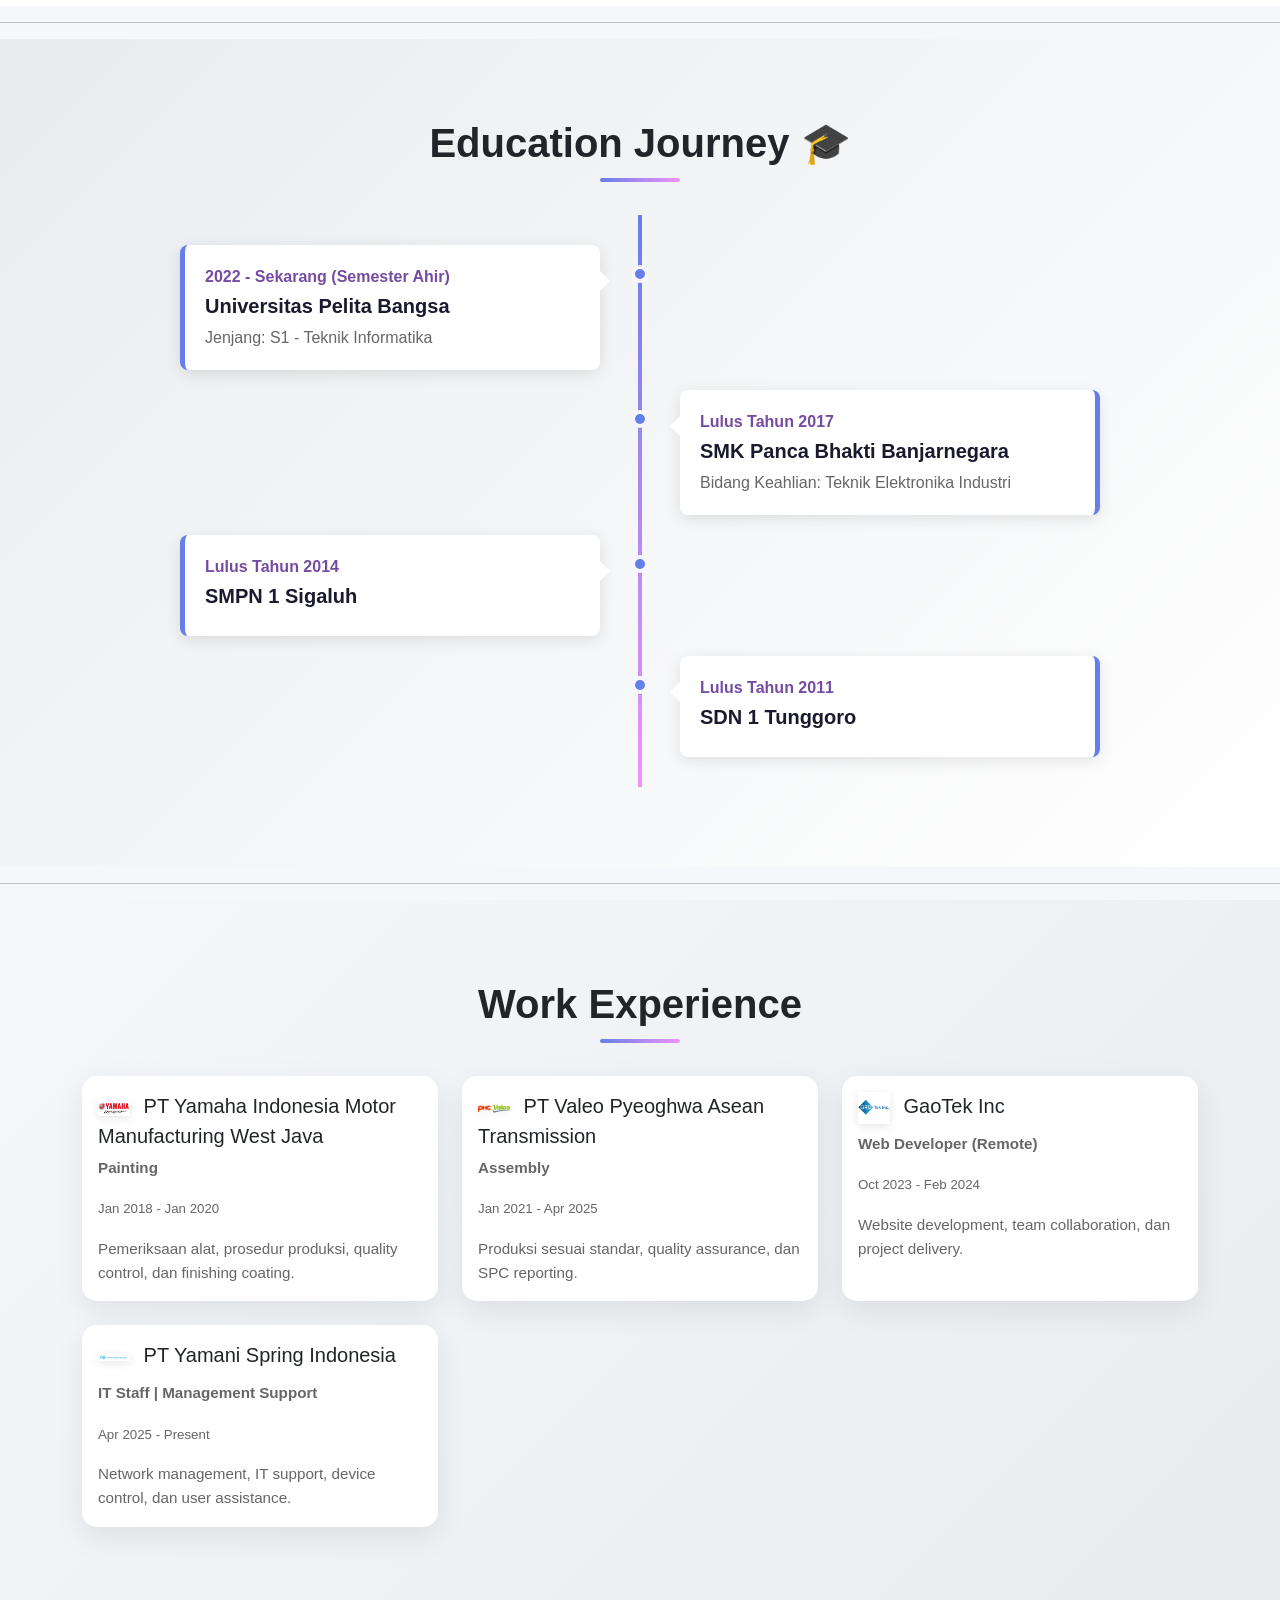
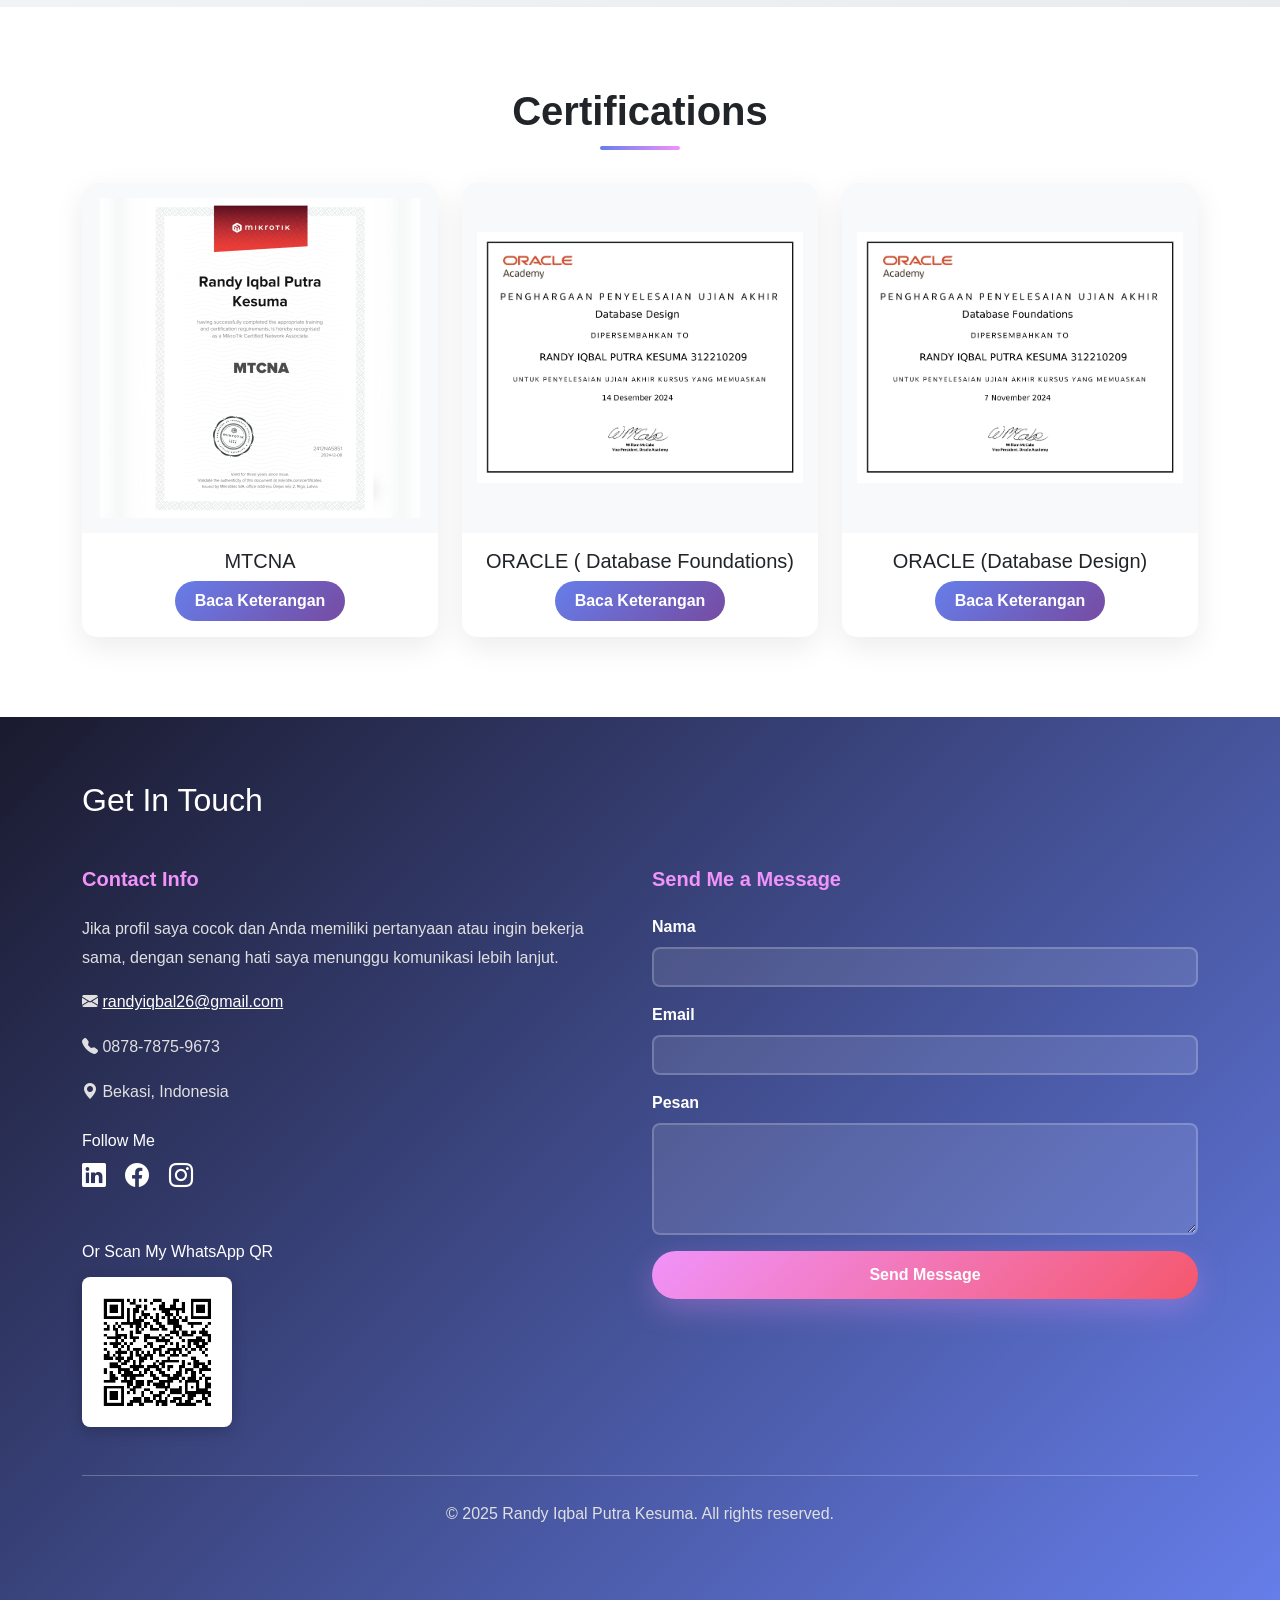
==== commit 522fc95b: "ubah_management_support" ====
--- a/index.html
+++ b/index.html
@@ -786,7 +786,7 @@
                   <img src="./img/yamani.png" alt="Yamani" class="company-logo" />
                   PT Yamani Spring Indonesia
                 </h5>
-                <p class="card-text"><strong>IT Staff | Assistant Manager</strong></p>
+                <p class="card-text"><strong>IT Staff | Management Support </strong></p>
                 <p class="card-text"><small>Apr 2025 - Present</small></p>
                 <p class="card-text">Network management, IT support, device control, dan user assistance.</p>
               </div>
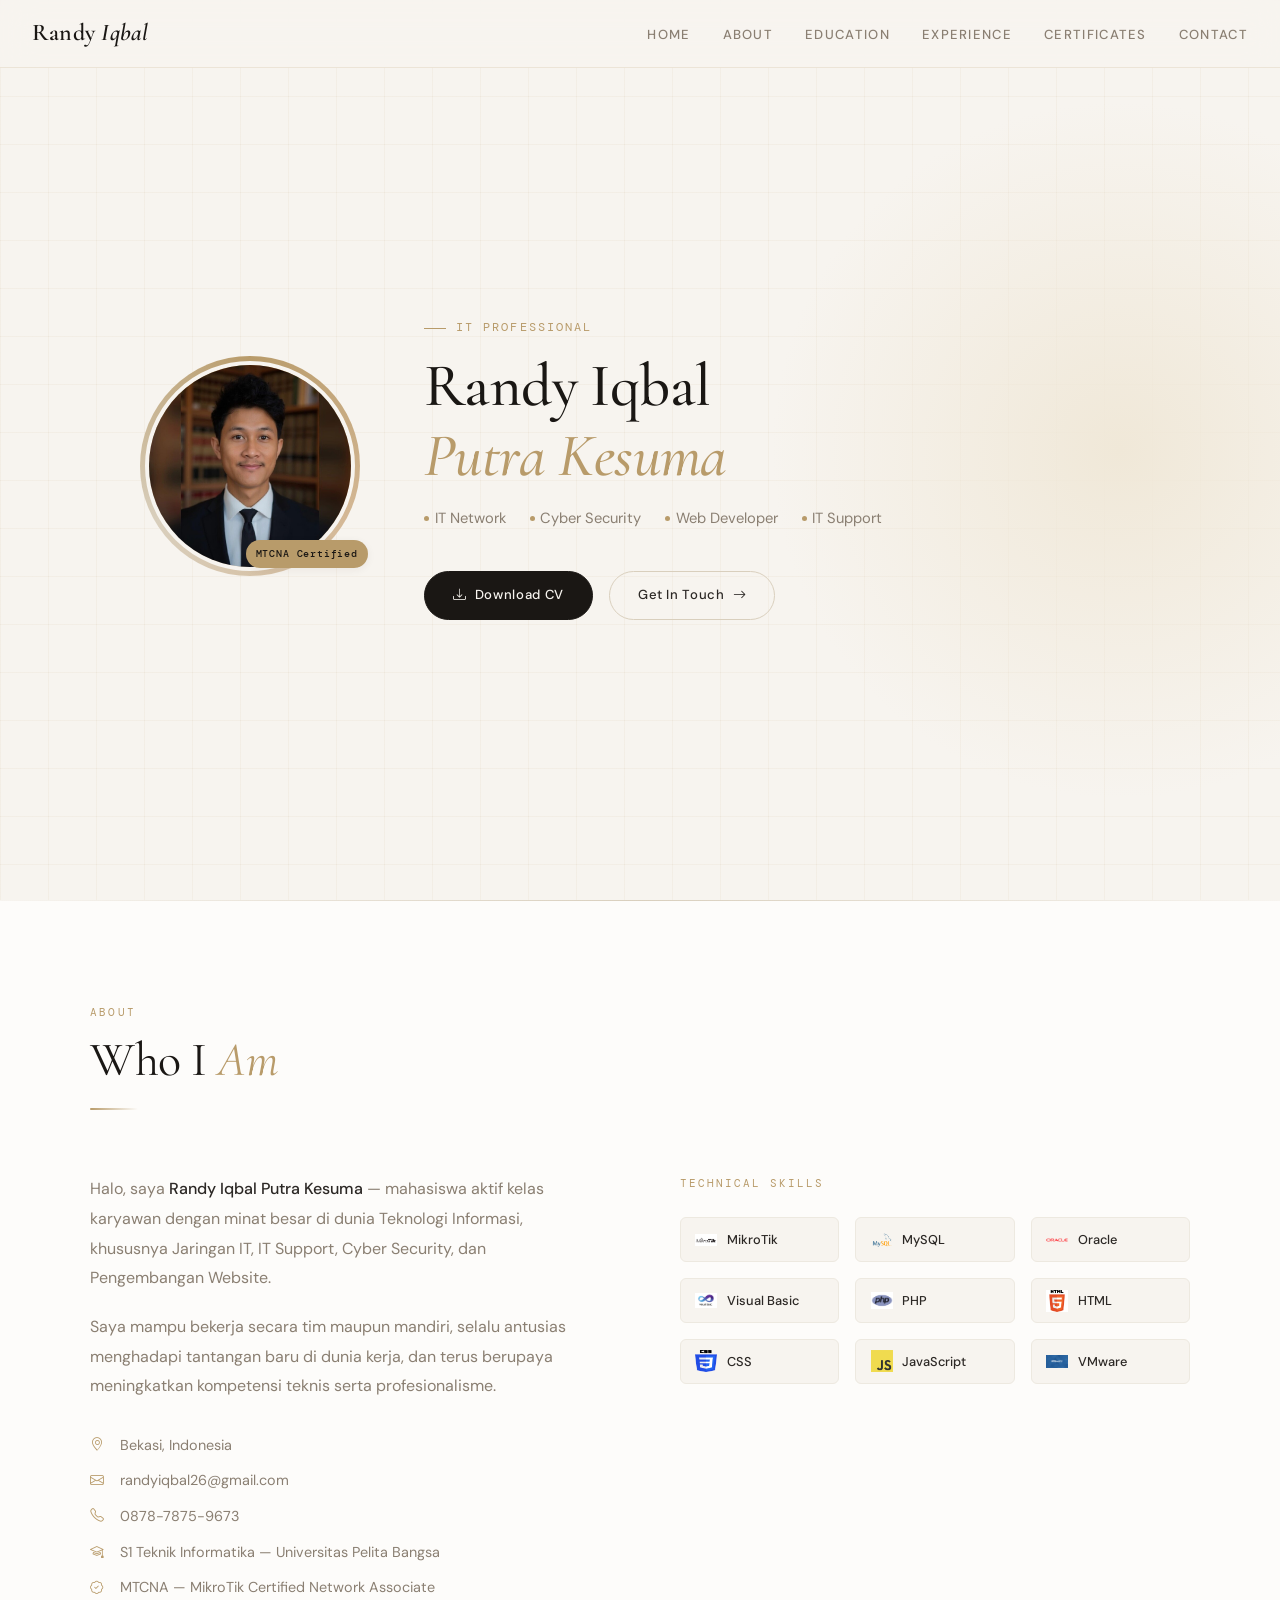
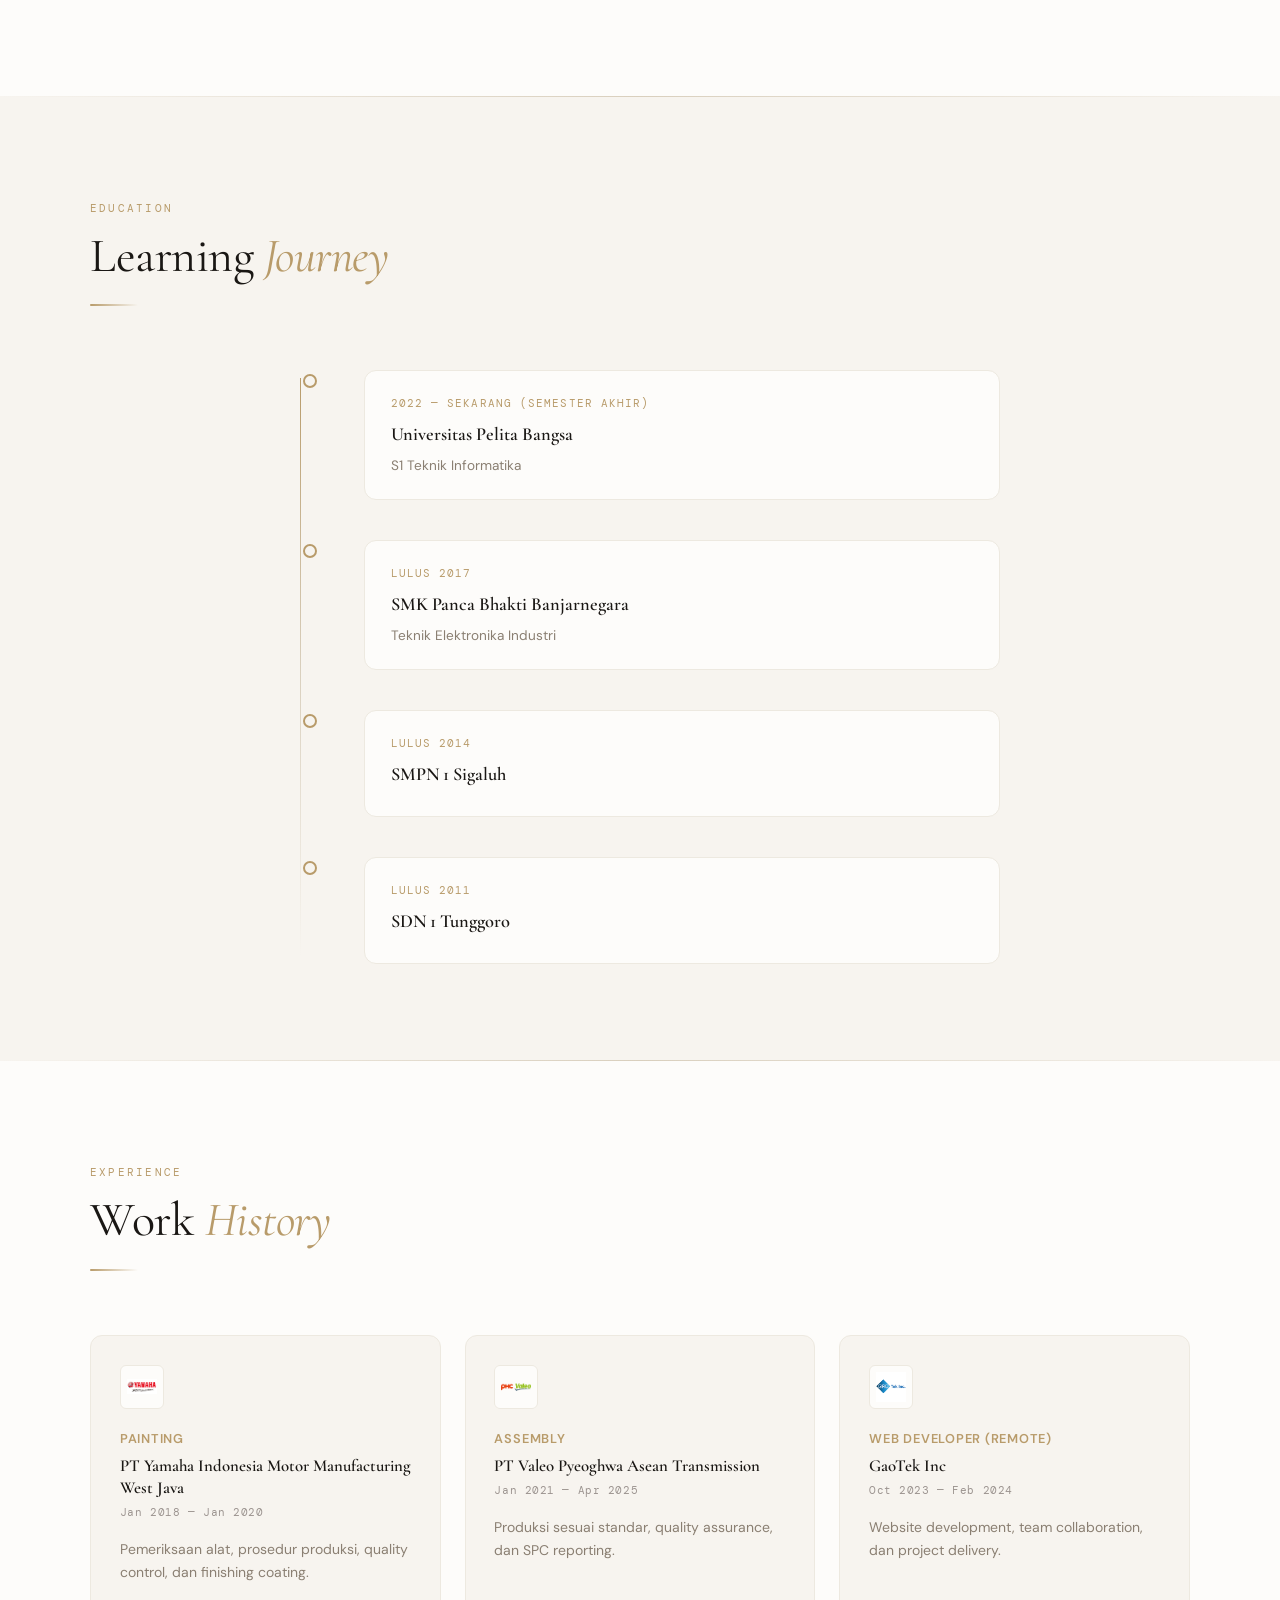
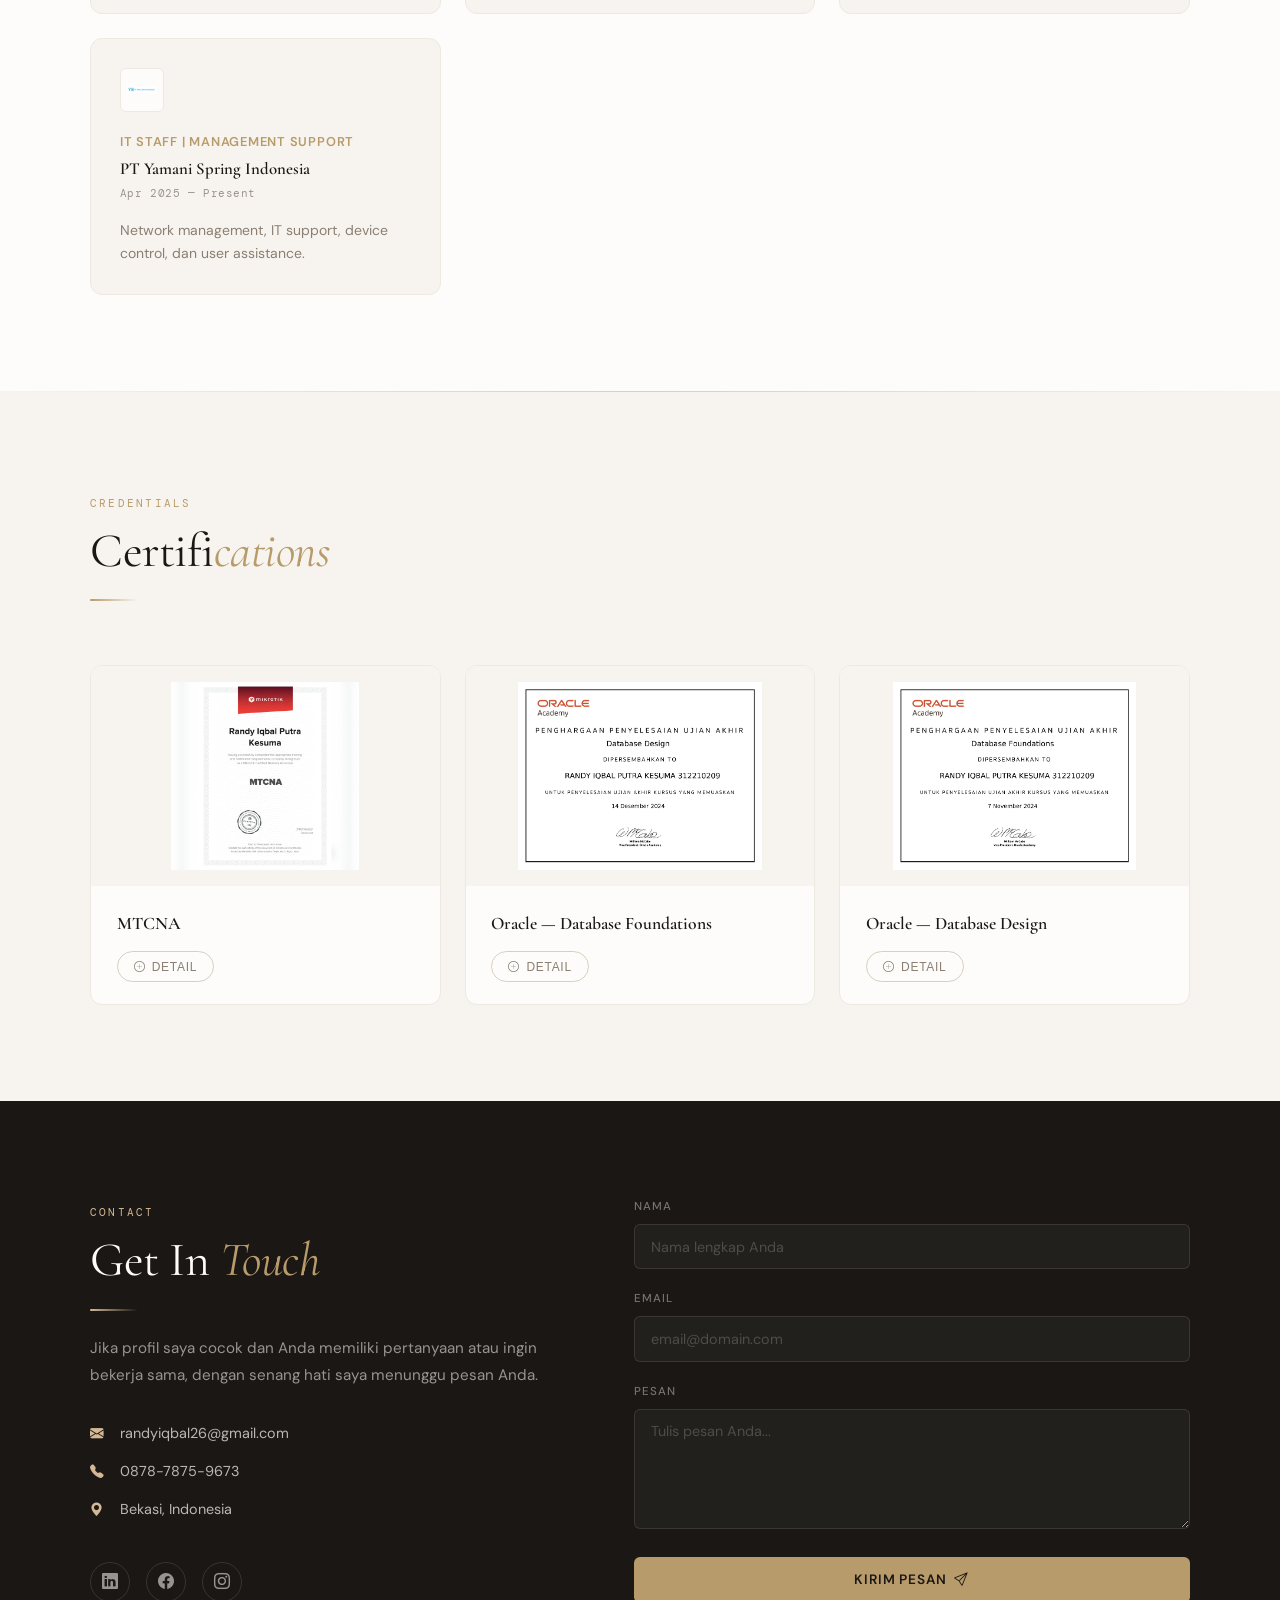
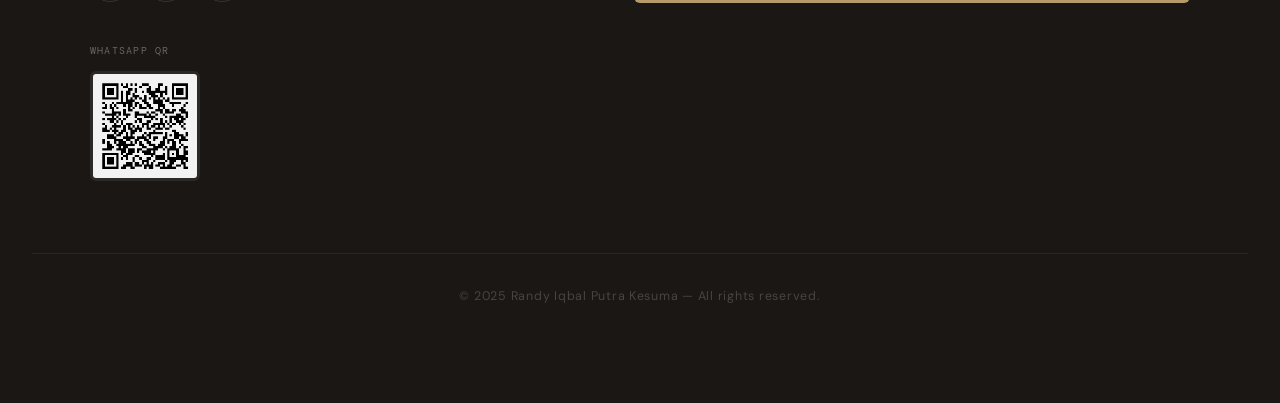
==== commit d7c65119: "Update file index.html" ====
--- a/index.html
+++ b/index.html
@@ -1,944 +1,1413 @@
-<!DOCTYPE html>
+<!doctype html>
 <html lang="en">
   <head>
     <meta charset="utf-8" />
     <meta name="viewport" content="width=device-width, initial-scale=1" />
-    <link href="https://cdn.jsdelivr.net/npm/bootstrap@5.0.2/dist/css/bootstrap.min.css" rel="stylesheet" />
+    <link rel="preconnect" href="https://fonts.googleapis.com" />
+    <link rel="preconnect" href="https://fonts.gstatic.com" crossorigin />
+    <link href="https://fonts.googleapis.com/css2?family=Cormorant+Garamond:ital,wght@0,300;0,400;0,500;0,600;1,300;1,400&family=DM+Sans:wght@300;400;500;600&family=DM+Mono:wght@400;500&display=swap" rel="stylesheet" />
     <link href="https://cdn.jsdelivr.net/npm/bootstrap-icons/font/bootstrap-icons.css" rel="stylesheet" />
     <title>Randy Iqbal Putra Kesuma | IT Professional</title>
     <style>
-      * {
-        margin: 0;
-        padding: 0;
-        box-sizing: border-box;
-      }
-
+      /* ─────────────────────────────────────────
+         DESIGN TOKENS
+      ───────────────────────────────────────── */
       :root {
-        --primary: #667eea;
-        --secondary: #764ba2;
-        --accent: #f093fb;
-        --dark: #1a1a2e;
-        --light: #f5f7fa;
-        --success: #2ecc71;
-      }
+        --cream:      #f7f4ef;
+        --cream-dark: #ede9e0;
+        --sand:       #d9cfbd;
+        --stone:      #8a7f72;
+        --charcoal:   #2c2825;
+        --ink:        #1a1714;
+        --gold:       #b89b6a;
+        --gold-light: #d4b896;
+        --gold-pale:  #f0e8d8;
+        --white:      #fdfcfa;
+        --muted:      #9c9490;
+
+        --font-display: 'Cormorant Garamond', Georgia, serif;
+        --font-body:    'DM Sans', sans-serif;
+        --font-mono:    'DM Mono', monospace;
+
+        --radius-sm:  6px;
+        --radius-md:  12px;
+        --radius-lg:  24px;
+        --radius-xl:  40px;
+
+        --shadow-sm:  0 2px 8px rgba(44,40,37,0.06);
+        --shadow-md:  0 8px 32px rgba(44,40,37,0.10);
+        --shadow-lg:  0 20px 60px rgba(44,40,37,0.14);
+
+        --transition: 0.38s cubic-bezier(0.22, 1, 0.36, 1);
+      }
+
+      /* ─────────────────────────────────────────
+         RESET & BASE
+      ───────────────────────────────────────── */
+      *, *::before, *::after { margin:0; padding:0; box-sizing:border-box; }
+
+      html { scroll-behavior: smooth; font-size: 16px; }
+
+      ::-webkit-scrollbar { width: 6px; }
+      ::-webkit-scrollbar-track { background: var(--cream); }
+      ::-webkit-scrollbar-thumb { background: var(--sand); border-radius: 3px; }
 
       body {
-        font-family: "Segoe UI", Tahoma, Geneva, Verdana, sans-serif;
-        background: var(--light);
+        font-family: var(--font-body);
+        background: var(--cream);
+        color: var(--charcoal);
         overflow-x: hidden;
-      }
-
-      /* NAVBAR STYLING */
+        line-height: 1.7;
+      }
+
+      /* ─────────────────────────────────────────
+         NAVBAR
+      ───────────────────────────────────────── */
       .navbar {
-        background: linear-gradient(135deg, var(--dark) 0%, var(--primary) 100%);
-        backdrop-filter: blur(10px);
-        box-shadow: 0 8px 32px rgba(0, 0, 0, 0.1);
-        position: sticky;
+        position: fixed;
         top: 0;
-        z-index: 1000;
+        left: 0;
+        right: 0;
+        z-index: 999;
+        padding: 0 2rem;
+        height: 68px;
+        display: flex;
+        align-items: center;
+        justify-content: space-between;
+        background: rgba(247, 244, 239, 0.88);
+        backdrop-filter: blur(16px);
+        -webkit-backdrop-filter: blur(16px);
+        border-bottom: 1px solid rgba(184,155,106,0.18);
+        transition: background var(--transition);
+      }
+
+      .navbar.scrolled {
+        background: rgba(247, 244, 239, 0.97);
+        box-shadow: var(--shadow-sm);
       }
 
       .navbar-brand {
-        font-weight: 700;
+        font-family: var(--font-display);
         font-size: 1.5rem;
-        background: linear-gradient(135deg, #f093fb, #f5576c);
-        -webkit-background-clip: text;
-        -webkit-text-fill-color: transparent;
-        background-clip: text;
-      }
-
-      .nav-link {
+        font-weight: 600;
+        color: var(--ink);
+        text-decoration: none;
+        letter-spacing: 0.01em;
+      }
+
+      .navbar-brand span {
+        color: var(--gold);
+      }
+
+      .nav-links {
+        display: flex;
+        list-style: none;
+        gap: 2rem;
+        align-items: center;
+      }
+
+      .nav-links a {
+        font-size: 0.82rem;
+        font-weight: 500;
+        letter-spacing: 0.1em;
+        text-transform: uppercase;
+        color: var(--stone);
+        text-decoration: none;
+        transition: color var(--transition);
         position: relative;
-        margin: 0 10px;
-        font-weight: 500;
-        color: white !important;
-        transition: all 0.3s ease;
-      }
-
-      .nav-link::after {
-        content: "";
+      }
+
+      .nav-links a::after {
+        content: '';
         position: absolute;
-        bottom: -5px;
+        bottom: -3px;
         left: 0;
         width: 0;
+        height: 1px;
+        background: var(--gold);
+        transition: width var(--transition);
+      }
+
+      .nav-links a:hover { color: var(--charcoal); }
+      .nav-links a:hover::after { width: 100%; }
+
+      .hamburger {
+        display: none;
+        flex-direction: column;
+        gap: 5px;
+        cursor: pointer;
+        background: none;
+        border: none;
+        padding: 4px;
+      }
+      .hamburger span {
+        display: block;
+        width: 24px;
         height: 2px;
-        background: var(--accent);
-        transition: width 0.3s ease;
-      }
-
-      .nav-link:hover::after {
-        width: 100%;
-      }
-
-      /* HERO SECTION */
-      .jumbotron {
-        background: linear-gradient(135deg, var(--dark) 0%, var(--primary) 50%, var(--secondary) 100%);
-        padding: 6rem 2rem;
+        background: var(--charcoal);
+        transition: var(--transition);
+      }
+
+      @media (max-width: 768px) {
+        .hamburger { display: flex; }
+        .nav-links {
+          position: fixed;
+          top: 68px;
+          left: 0;
+          right: 0;
+          background: rgba(247, 244, 239, 0.98);
+          backdrop-filter: blur(16px);
+          flex-direction: column;
+          gap: 0;
+          padding: 1rem 0;
+          transform: translateY(-110%);
+          transition: transform var(--transition);
+          border-bottom: 1px solid var(--sand);
+        }
+        .nav-links.open { transform: translateY(0); }
+        .nav-links li { width: 100%; }
+        .nav-links a {
+          display: block;
+          padding: 0.85rem 2rem;
+          font-size: 0.875rem;
+        }
+      }
+
+      /* ─────────────────────────────────────────
+         HERO
+      ───────────────────────────────────────── */
+      #Home {
+        min-height: 100vh;
+        display: flex;
+        align-items: center;
+        justify-content: center;
+        padding: 7rem 2rem 5rem;
+        background: var(--cream);
         position: relative;
         overflow: hidden;
-        min-height: 100vh;
-        display: flex;
-        align-items: center;
-        justify-content: center;
-      }
-
-      .jumbotron::before {
-        content: "";
+      }
+
+      /* Subtle grid texture */
+      #Home::before {
+        content: '';
+        position: absolute;
+        inset: 0;
+        background-image:
+          linear-gradient(rgba(184,155,106,0.07) 1px, transparent 1px),
+          linear-gradient(90deg, rgba(184,155,106,0.07) 1px, transparent 1px);
+        background-size: 48px 48px;
+        pointer-events: none;
+      }
+
+      /* Large decorative circle */
+      #Home::after {
+        content: '';
+        position: absolute;
+        right: -15vw;
+        top: 50%;
+        transform: translateY(-50%);
+        width: 55vw;
+        height: 55vw;
+        border-radius: 50%;
+        background: radial-gradient(circle, var(--gold-pale) 0%, transparent 70%);
+        pointer-events: none;
+      }
+
+      .hero-inner {
+        position: relative;
+        z-index: 1;
+        display: grid;
+        grid-template-columns: auto 1fr;
+        gap: 4rem;
+        align-items: center;
+        max-width: 1000px;
+        width: 100%;
+        animation: heroIn 1s var(--transition) both;
+      }
+
+      @keyframes heroIn {
+        from { opacity:0; transform: translateY(24px); }
+        to   { opacity:1; transform: translateY(0); }
+      }
+
+      .hero-photo-wrap {
+        position: relative;
+        flex-shrink: 0;
+      }
+
+      .hero-photo-ring {
+        width: 220px;
+        height: 220px;
+        border-radius: 50%;
+        padding: 5px;
+        background: conic-gradient(var(--gold) 0deg, var(--gold-light) 120deg, var(--sand) 240deg, var(--gold) 360deg);
+        animation: rotateBorder 8s linear infinite;
+      }
+
+      @keyframes rotateBorder {
+        to { transform: rotate(360deg); }
+      }
+
+      .hero-photo-ring img {
+        width: 100%;
+        height: 100%;
+        border-radius: 50%;
+        object-fit: cover;
+        display: block;
+        border: 4px solid var(--cream);
+        transition: transform var(--transition);
+      }
+
+      .hero-photo-ring:hover img {
+        transform: scale(1.05);
+      }
+
+      .hero-badge {
+        position: absolute;
+        bottom: 8px;
+        right: -8px;
+        background: var(--gold);
+        color: var(--ink);
+        font-family: var(--font-mono);
+        font-size: 0.65rem;
+        font-weight: 500;
+        letter-spacing: 0.08em;
+        padding: 5px 10px;
+        border-radius: 20px;
+        white-space: nowrap;
+        box-shadow: var(--shadow-sm);
+      }
+
+      .hero-text { }
+
+      .hero-label {
+        display: inline-block;
+        font-family: var(--font-mono);
+        font-size: 0.72rem;
+        letter-spacing: 0.18em;
+        text-transform: uppercase;
+        color: var(--gold);
+        margin-bottom: 0.8rem;
+        position: relative;
+        padding-left: 2rem;
+      }
+
+      .hero-label::before {
+        content: '';
+        position: absolute;
+        left: 0;
+        top: 50%;
+        width: 1.4rem;
+        height: 1px;
+        background: var(--gold);
+      }
+
+      .hero-text h1 {
+        font-family: var(--font-display);
+        font-size: clamp(2.2rem, 5vw, 3.8rem);
+        font-weight: 500;
+        line-height: 1.15;
+        color: var(--ink);
+        letter-spacing: -0.01em;
+        margin-bottom: 1rem;
+      }
+
+      .hero-text h1 em {
+        font-style: italic;
+        color: var(--gold);
+      }
+
+      .hero-subtitle {
+        font-size: 0.92rem;
+        color: var(--stone);
+        font-weight: 400;
+        margin-bottom: 2.5rem;
+        display: flex;
+        flex-wrap: wrap;
+        gap: 0.5rem 1.5rem;
+      }
+
+      .hero-subtitle span {
+        display: inline-flex;
+        align-items: center;
+        gap: 0.35rem;
+      }
+
+      .hero-subtitle span::before {
+        content: '';
+        display: inline-block;
+        width: 5px;
+        height: 5px;
+        border-radius: 50%;
+        background: var(--gold);
+        flex-shrink: 0;
+      }
+
+      .hero-cta {
+        display: flex;
+        gap: 1rem;
+        flex-wrap: wrap;
+      }
+
+      .btn-primary-soft {
+        display: inline-flex;
+        align-items: center;
+        gap: 0.5rem;
+        padding: 0.75rem 1.75rem;
+        background: var(--ink);
+        color: var(--cream);
+        text-decoration: none;
+        border-radius: var(--radius-xl);
+        font-size: 0.82rem;
+        font-weight: 500;
+        letter-spacing: 0.05em;
+        transition: all var(--transition);
+        border: 1.5px solid var(--ink);
+      }
+
+      .btn-primary-soft:hover {
+        background: var(--charcoal);
+        transform: translateY(-2px);
+        box-shadow: 0 8px 20px rgba(44,40,37,0.18);
+      }
+
+      .btn-outline-soft {
+        display: inline-flex;
+        align-items: center;
+        gap: 0.5rem;
+        padding: 0.75rem 1.75rem;
+        background: transparent;
+        color: var(--charcoal);
+        text-decoration: none;
+        border-radius: var(--radius-xl);
+        font-size: 0.82rem;
+        font-weight: 500;
+        letter-spacing: 0.05em;
+        transition: all var(--transition);
+        border: 1.5px solid var(--sand);
+      }
+
+      .btn-outline-soft:hover {
+        border-color: var(--gold);
+        color: var(--ink);
+        background: var(--gold-pale);
+        transform: translateY(-2px);
+      }
+
+      @media (max-width: 680px) {
+        .hero-inner {
+          grid-template-columns: 1fr;
+          text-align: center;
+          gap: 2rem;
+        }
+        .hero-photo-wrap { margin: 0 auto; }
+        .hero-label { padding-left: 0; }
+        .hero-label::before { display: none; }
+        .hero-subtitle { justify-content: center; }
+        .hero-cta { justify-content: center; }
+      }
+
+      /* ─────────────────────────────────────────
+         SECTION BASE
+      ───────────────────────────────────────── */
+      section { padding: 6rem 2rem; }
+
+      .container { max-width: 1100px; margin: 0 auto; }
+
+      .section-header {
+        margin-bottom: 4rem;
+      }
+
+      .section-label {
+        display: inline-block;
+        font-family: var(--font-mono);
+        font-size: 0.7rem;
+        letter-spacing: 0.2em;
+        text-transform: uppercase;
+        color: var(--gold);
+        margin-bottom: 0.6rem;
+      }
+
+      .section-title {
+        font-family: var(--font-display);
+        font-size: clamp(2rem, 4vw, 3rem);
+        font-weight: 400;
+        color: var(--ink);
+        letter-spacing: -0.01em;
+        line-height: 1.2;
+      }
+
+      .section-title em {
+        font-style: italic;
+        color: var(--gold);
+      }
+
+      .section-line {
+        margin-top: 1.2rem;
+        width: 48px;
+        height: 2px;
+        background: linear-gradient(90deg, var(--gold), transparent);
+        border-radius: 1px;
+      }
+
+      /* ─────────────────────────────────────────
+         DIVIDER
+      ───────────────────────────────────────── */
+      .divider {
+        width: 100%;
+        height: 1px;
+        background: linear-gradient(90deg, transparent, var(--sand), transparent);
+        margin: 0;
+        border: none;
+      }
+
+      /* ─────────────────────────────────────────
+         FADE IN SCROLL
+      ───────────────────────────────────────── */
+      .fade-up {
+        opacity: 0;
+        transform: translateY(20px);
+        transition: opacity 0.6s ease, transform 0.6s ease;
+      }
+      .fade-up.visible {
+        opacity: 1;
+        transform: translateY(0);
+      }
+      .fade-up:nth-child(1) { transition-delay: 0s; }
+      .fade-up:nth-child(2) { transition-delay: 0.08s; }
+      .fade-up:nth-child(3) { transition-delay: 0.16s; }
+      .fade-up:nth-child(4) { transition-delay: 0.24s; }
+      .fade-up:nth-child(5) { transition-delay: 0.32s; }
+
+      /* ─────────────────────────────────────────
+         ABOUT
+      ───────────────────────────────────────── */
+      #About { background: var(--white); }
+
+      .about-grid {
+        display: grid;
+        grid-template-columns: 1fr 1fr;
+        gap: 5rem;
+        align-items: start;
+      }
+
+      .about-text p {
+        font-size: 1rem;
+        color: var(--stone);
+        line-height: 1.85;
+        margin-bottom: 1.2rem;
+      }
+
+      .about-text p strong {
+        color: var(--charcoal);
+        font-weight: 500;
+      }
+
+      .info-list {
+        list-style: none;
+        margin-top: 2rem;
+        display: flex;
+        flex-direction: column;
+        gap: 0.7rem;
+      }
+
+      .info-list li {
+        display: flex;
+        align-items: center;
+        gap: 0.75rem;
+        font-size: 0.9rem;
+        color: var(--stone);
+      }
+
+      .info-list li i {
+        color: var(--gold);
+        font-size: 0.85rem;
+        width: 18px;
+        flex-shrink: 0;
+      }
+
+      .skills-section-title {
+        font-family: var(--font-mono);
+        font-size: 0.7rem;
+        letter-spacing: 0.18em;
+        text-transform: uppercase;
+        color: var(--gold);
+        margin-bottom: 1.5rem;
+      }
+
+      .skills-grid {
+        display: grid;
+        grid-template-columns: repeat(3, 1fr);
+        gap: 1rem;
+      }
+
+      .skill-chip {
+        display: flex;
+        align-items: center;
+        gap: 0.6rem;
+        padding: 0.65rem 0.9rem;
+        background: var(--cream);
+        border: 1px solid var(--cream-dark);
+        border-radius: var(--radius-sm);
+        font-size: 0.8rem;
+        font-weight: 500;
+        color: var(--charcoal);
+        transition: all var(--transition);
+        cursor: default;
+      }
+
+      .skill-chip:hover {
+        border-color: var(--gold);
+        background: var(--gold-pale);
+        transform: translateY(-2px);
+        box-shadow: var(--shadow-sm);
+      }
+
+      .skill-chip img {
+        width: 22px;
+        height: 22px;
+        object-fit: contain;
+        flex-shrink: 0;
+      }
+
+      @media (max-width: 768px) {
+        .about-grid { grid-template-columns: 1fr; gap: 3rem; }
+        .skills-grid { grid-template-columns: repeat(2, 1fr); }
+      }
+
+      /* ─────────────────────────────────────────
+         EDUCATION
+      ───────────────────────────────────────── */
+      #Education { background: var(--cream); }
+
+      .timeline {
+        position: relative;
+        max-width: 720px;
+        margin: 0 auto;
+      }
+
+      .timeline::before {
+        content: '';
+        position: absolute;
+        left: 20px;
+        top: 8px;
+        bottom: 8px;
+        width: 1px;
+        background: linear-gradient(to bottom, var(--gold), var(--sand), transparent);
+      }
+
+      .timeline-entry {
+        display: grid;
+        grid-template-columns: 60px 1fr;
+        gap: 1.5rem;
+        margin-bottom: 2.5rem;
+        position: relative;
+      }
+
+      .timeline-entry:last-child { margin-bottom: 0; }
+
+      .tl-dot-wrap {
+        display: flex;
+        flex-direction: column;
+        align-items: center;
+        padding-top: 4px;
+        position: relative;
+        z-index: 1;
+      }
+
+      .tl-dot {
+        width: 14px;
+        height: 14px;
+        border-radius: 50%;
+        background: var(--cream);
+        border: 2.5px solid var(--gold);
+        transition: all var(--transition);
+        flex-shrink: 0;
+      }
+
+      .timeline-entry:hover .tl-dot {
+        background: var(--gold);
+        transform: scale(1.25);
+      }
+
+      .tl-card {
+        background: var(--white);
+        border: 1px solid var(--cream-dark);
+        border-radius: var(--radius-md);
+        padding: 1.4rem 1.6rem;
+        transition: all var(--transition);
+      }
+
+      .timeline-entry:hover .tl-card {
+        border-color: var(--gold-light);
+        box-shadow: var(--shadow-sm);
+        transform: translateX(4px);
+      }
+
+      .tl-date {
+        font-family: var(--font-mono);
+        font-size: 0.68rem;
+        letter-spacing: 0.1em;
+        color: var(--gold);
+        text-transform: uppercase;
+        margin-bottom: 0.4rem;
+        display: block;
+      }
+
+      .tl-card h5 {
+        font-family: var(--font-display);
+        font-size: 1.15rem;
+        font-weight: 600;
+        color: var(--ink);
+        margin-bottom: 0.25rem;
+      }
+
+      .tl-card p {
+        font-size: 0.85rem;
+        color: var(--stone);
+      }
+
+      /* ─────────────────────────────────────────
+         EXPERIENCE
+      ───────────────────────────────────────── */
+      #Pengalaman { background: var(--white); }
+
+      .exp-grid {
+        display: grid;
+        grid-template-columns: repeat(auto-fill, minmax(280px, 1fr));
+        gap: 1.5rem;
+      }
+
+      .exp-card {
+        background: var(--cream);
+        border: 1px solid var(--cream-dark);
+        border-radius: var(--radius-md);
+        padding: 1.8rem;
+        transition: all var(--transition);
+        position: relative;
+        overflow: hidden;
+      }
+
+      .exp-card::before {
+        content: '';
         position: absolute;
         top: 0;
         left: 0;
-        right: 0;
-        bottom: 0;
-        background: url("data:image/svg+xml,%3Csvg width='60' height='60' viewBox='0 0 60 60' xmlns='http://www.w3.org/2000/svg'%3E%3Cg fill='none' fill-rule='evenodd'%3E%3Cg fill='%23ffffff' fill-opacity='0.05'%3E%3Cpath d='M36 34v-4h-2v4h-4v2h4v4h2v-4h4v-2h-4zm0-30V0h-2v4h-4v2h4v4h2V6h4V4h-4zM6 34v-4H4v4H0v2h4v4h2v-4h4v-2H6zM6 4V0H4v4H0v2h4v4h2V6h4V4H6z'/%3E%3C/g%3E%3C/g%3E%3C/svg%3E");
-        opacity: 0.5;
-      }
-
-      .hero-content {
-        position: relative;
-        z-index: 1;
+        width: 3px;
+        height: 100%;
+        background: linear-gradient(to bottom, var(--gold), var(--gold-light));
+        opacity: 0;
+        transition: opacity var(--transition);
+      }
+
+      .exp-card:hover {
+        transform: translateY(-6px);
+        border-color: var(--gold-light);
+        box-shadow: var(--shadow-md);
+      }
+
+      .exp-card:hover::before { opacity: 1; }
+
+      .exp-logo-wrap {
+        width: 44px;
+        height: 44px;
+        background: var(--white);
+        border: 1px solid var(--cream-dark);
+        border-radius: var(--radius-sm);
+        display: flex;
+        align-items: center;
+        justify-content: center;
+        margin-bottom: 1.2rem;
+        overflow: hidden;
+      }
+
+      .exp-logo-wrap img {
+        width: 30px;
+        height: 30px;
+        object-fit: contain;
+      }
+
+      .exp-company {
+        font-family: var(--font-display);
+        font-size: 1.05rem;
+        font-weight: 600;
+        color: var(--ink);
+        margin-bottom: 0.25rem;
+        line-height: 1.3;
+      }
+
+      .exp-role {
+        font-size: 0.8rem;
+        font-weight: 600;
+        letter-spacing: 0.06em;
+        text-transform: uppercase;
+        color: var(--gold);
+        margin-bottom: 0.35rem;
+      }
+
+      .exp-period {
+        font-family: var(--font-mono);
+        font-size: 0.7rem;
+        color: var(--muted);
+        letter-spacing: 0.05em;
+        margin-bottom: 1rem;
+        display: block;
+      }
+
+      .exp-desc {
+        font-size: 0.875rem;
+        color: var(--stone);
+        line-height: 1.65;
+      }
+
+      /* ─────────────────────────────────────────
+         CERTIFICATES
+      ───────────────────────────────────────── */
+      #certificates { background: var(--cream); }
+
+      .cert-grid {
+        display: grid;
+        grid-template-columns: repeat(auto-fill, minmax(300px, 1fr));
+        gap: 1.5rem;
+      }
+
+      .cert-card {
+        background: var(--white);
+        border: 1px solid var(--cream-dark);
+        border-radius: var(--radius-md);
+        overflow: hidden;
+        transition: all var(--transition);
+      }
+
+      .cert-card:hover {
+        transform: translateY(-6px);
+        box-shadow: var(--shadow-lg);
+        border-color: var(--gold-light);
+      }
+
+      .cert-img-wrap {
+        height: 220px;
+        background: var(--cream);
+        overflow: hidden;
+        display: flex;
+        align-items: center;
+        justify-content: center;
+      }
+
+      .cert-img-wrap img {
+        width: 100%;
+        height: 100%;
+        object-fit: contain;
+        padding: 1rem;
+        transition: transform var(--transition);
+      }
+
+      .cert-card:hover .cert-img-wrap img {
+        transform: scale(1.04);
+      }
+
+      .cert-body {
+        padding: 1.4rem 1.6rem;
+      }
+
+      .cert-body h5 {
+        font-family: var(--font-display);
+        font-size: 1.1rem;
+        font-weight: 600;
+        color: var(--ink);
+        margin-bottom: 0.8rem;
+      }
+
+      .btn-toggle-detail {
+        display: inline-flex;
+        align-items: center;
+        gap: 0.4rem;
+        background: none;
+        border: 1px solid var(--sand);
+        color: var(--stone);
+        font-size: 0.75rem;
+        font-weight: 500;
+        letter-spacing: 0.06em;
+        text-transform: uppercase;
+        padding: 0.45rem 1rem;
+        border-radius: 20px;
+        cursor: pointer;
+        transition: all var(--transition);
+      }
+
+      .btn-toggle-detail:hover {
+        border-color: var(--gold);
+        color: var(--charcoal);
+        background: var(--gold-pale);
+      }
+
+      .btn-toggle-detail i {
+        font-size: 0.7rem;
+        transition: transform var(--transition);
+      }
+
+      .cert-detail {
+        display: none;
+        margin-top: 1rem;
+        padding: 1rem;
+        background: var(--cream);
+        border-radius: var(--radius-sm);
+        border-left: 2px solid var(--gold);
+        font-size: 0.85rem;
+        color: var(--stone);
+        line-height: 1.7;
+        font-style: italic;
+      }
+
+      .cert-detail.open { display: block; }
+
+      /* ─────────────────────────────────────────
+         CONTACT / FOOTER
+      ───────────────────────────────────────── */
+      #hubungi {
+        background: var(--ink);
+        padding: 6rem 2rem;
+      }
+
+      #hubungi .container {
+        display: grid;
+        grid-template-columns: 1fr 1.2fr;
+        gap: 5rem;
+        align-items: start;
+      }
+
+      .contact-left .section-label { color: var(--gold-light); }
+      .contact-left .section-title { color: var(--white); }
+      .contact-left .section-line { background: linear-gradient(90deg, var(--gold-light), transparent); }
+
+      .contact-intro {
+        font-size: 0.95rem;
+        color: rgba(253,252,250,0.55);
+        margin: 1.5rem 0 2rem;
+        line-height: 1.8;
+      }
+
+      .contact-details {
+        list-style: none;
+        display: flex;
+        flex-direction: column;
+        gap: 0.85rem;
+        margin-bottom: 2.5rem;
+      }
+
+      .contact-details li {
+        display: flex;
+        align-items: center;
+        gap: 0.75rem;
+        font-size: 0.9rem;
+        color: rgba(253,252,250,0.7);
+      }
+
+      .contact-details li i {
+        color: var(--gold-light);
+        font-size: 0.85rem;
+        width: 18px;
+      }
+
+      .contact-details a {
+        color: inherit;
+        text-decoration: none;
+        transition: color var(--transition);
+      }
+
+      .contact-details a:hover { color: var(--gold-light); }
+
+      .social-row {
+        display: flex;
+        gap: 1rem;
+        margin-bottom: 2.5rem;
+      }
+
+      .social-btn {
+        width: 40px;
+        height: 40px;
+        border-radius: 50%;
+        border: 1px solid rgba(255,255,255,0.12);
+        display: flex;
+        align-items: center;
+        justify-content: center;
+        color: rgba(253,252,250,0.55);
+        text-decoration: none;
+        transition: all var(--transition);
+        font-size: 1rem;
+      }
+
+      .social-btn:hover {
+        border-color: var(--gold-light);
+        color: var(--gold-light);
+        transform: translateY(-3px);
+        background: rgba(212,184,150,0.1);
+      }
+
+      .qr-wrap {
+        display: inline-block;
+      }
+
+      .qr-label {
+        font-family: var(--font-mono);
+        font-size: 0.65rem;
+        letter-spacing: 0.12em;
+        text-transform: uppercase;
+        color: rgba(253,252,250,0.35);
+        margin-bottom: 0.7rem;
+        display: block;
+      }
+
+      .qr-wrap img {
+        width: 110px;
+        border-radius: var(--radius-sm);
+        filter: brightness(0.95);
+        border: 3px solid rgba(255,255,255,0.08);
+      }
+
+      /* FORM */
+      .contact-form { }
+
+      .form-group {
+        margin-bottom: 1.25rem;
+      }
+
+      .form-label-dark {
+        display: block;
+        font-size: 0.72rem;
+        font-weight: 500;
+        letter-spacing: 0.1em;
+        text-transform: uppercase;
+        color: rgba(253,252,250,0.4);
+        margin-bottom: 0.45rem;
+      }
+
+      .form-input {
+        width: 100%;
+        background: rgba(255,255,255,0.04);
+        border: 1px solid rgba(255,255,255,0.1);
+        border-radius: var(--radius-sm);
+        padding: 0.8rem 1rem;
+        font-family: var(--font-body);
+        font-size: 0.9rem;
+        color: var(--white);
+        transition: all var(--transition);
+        outline: none;
+      }
+
+      .form-input::placeholder { color: rgba(253,252,250,0.2); }
+
+      .form-input:focus {
+        border-color: var(--gold);
+        background: rgba(184,155,106,0.06);
+        box-shadow: 0 0 0 3px rgba(184,155,106,0.1);
+      }
+
+      textarea.form-input {
+        resize: vertical;
+        min-height: 120px;
+      }
+
+      .btn-send {
+        width: 100%;
+        padding: 0.9rem;
+        background: var(--gold);
+        color: var(--ink);
+        border: none;
+        border-radius: var(--radius-sm);
+        font-family: var(--font-body);
+        font-size: 0.85rem;
+        font-weight: 600;
+        letter-spacing: 0.06em;
+        text-transform: uppercase;
+        cursor: pointer;
+        transition: all var(--transition);
+        display: flex;
+        align-items: center;
+        justify-content: center;
+        gap: 0.5rem;
+      }
+
+      .btn-send:hover {
+        background: var(--gold-light);
+        transform: translateY(-2px);
+        box-shadow: 0 8px 24px rgba(184,155,106,0.25);
+      }
+
+      .footer-bottom {
+        margin-top: 4rem;
+        padding-top: 2rem;
+        border-top: 1px solid rgba(255,255,255,0.06);
         text-align: center;
-        animation: fadeInUp 1s ease;
-      }
-
-      /* GAMBAR PROFIL TANPA ANIMASI */
-      .jumbotron img {
-        width: 200px;
-        height: 200px;
-        border: 6px solid var(--accent);
-        border-radius: 50%;
-        object-fit: cover;
-        box-shadow: 0 20px 60px rgba(240, 147, 251, 0.3);
-        transition: all 0.5s cubic-bezier(0.175, 0.885, 0.32, 1.275);
-        /* Hapus properti 'animation: gentleFloat 4s ease-in-out infinite;' */
-        margin-bottom: 2rem;
-      }
-
-      .jumbotron img:hover {
-        transform: scale(1.15) rotateZ(5deg);
-        box-shadow: 0 30px 80px rgba(240, 147, 251, 0.5);
-      }
-      /* Hapus @keyframes gentleFloat */
-
-      .jumbotron h1 {
-        font-size: 3.5rem;
-        font-weight: 800;
-        color: white;
-        margin: 1rem auto;
-        text-shadow: 0 4px 15px rgba(0, 0, 0, 0.2);
-        /* Hapus style terkait animasi ketik */
-      }
-
-      .jumbotron p {
-        font-size: 1.3rem;
-        color: #e0e0e0;
-        margin-bottom: 2rem;
-        font-weight: 500;
-      }
-
-      /* Style untuk tombol seragam (btn-gradient) */
-      .btn-gradient {
-        background: linear-gradient(135deg, var(--accent), #f5576c);
-        border: none;
-        padding: 12px 40px;
-        font-weight: 600;
-        border-radius: 50px;
-        transition: all 0.3s ease;
-        box-shadow: 0 10px 30px rgba(240, 147, 251, 0.3);
-        color: white !important;
-      }
-
-      .btn-gradient:hover {
-        transform: translateY(-3px);
-        box-shadow: 0 15px 40px rgba(240, 147, 251, 0.5);
-      }
-
-      /* Hapus @keyframes blink-caret */
-
-      /* SECTION STYLING */
-      section {
-        padding: 5rem 2rem;
-        position: relative;
-      }
-
-      section h2 {
-        font-size: 2.5rem;
-        font-weight: 800;
-        text-align: center;
-        margin-bottom: 3rem;
-        position: relative;
-        display: inline-block;
-        width: 100%;
-      }
-
-      section h2::after {
-        content: "";
-        position: absolute;
-        bottom: -15px;
-        left: 50%;
-        transform: translateX(-50%);
-        width: 80px;
-        height: 4px;
-        background: linear-gradient(90deg, var(--primary), var(--accent));
-        border-radius: 2px;
-      }
-
-      /* ABOUT SECTION */
-      #About {
-        background: white;
-      }
-
-      .about-text {
-        font-size: 1.1rem;
-        line-height: 1.8;
-        color: #555;
-        margin-bottom: 2rem;
-      }
-
-      .skills-list {
-        display: flex;
-        flex-wrap: wrap;
-        gap: 30px;
-        justify-content: center;
-        align-items: center;
-        margin-top: 3rem;
-      }
-
-      .skills-list li {
-        list-style: none;
-        position: relative;
-      }
-
-      .skills-list img {
-        width: 80px;
-        height: 80px;
-        object-fit: contain;
-        filter: drop-shadow(0 4px 8px rgba(0, 0, 0, 0.1));
-        transition: all 0.3s ease;
-      }
-
-      .skills-list li:hover img {
-        transform: scale(1.35) rotateZ(10deg);
-        filter: drop-shadow(0 10px 20px rgba(102, 126, 234, 0.4));
-      }
-
-      /* EDUCATION ROADMAP STYLING */
-      #Education {
-        background: linear-gradient(135deg, #e9ecef 0%, #ffffff 100%);
-      }
-
-      .timeline {
-        position: relative;
-        padding: 20px 0;
-        max-width: 1000px;
-        margin: 0 auto;
-      }
-
-      .timeline::before {
-        content: "";
-        position: absolute;
-        width: 4px;
-        background: linear-gradient(to top, var(--accent), var(--primary));
-        top: 0;
-        bottom: 0;
-        left: 50%;
-        margin-left: -2px;
-      }
-
-      .timeline-item {
-        padding: 10px 40px;
-        position: relative;
-        width: 50%;
-      }
-
-      .timeline-item:nth-child(odd) {
-        left: 0;
-      }
-
-      .timeline-item:nth-child(even) {
-        left: 50%;
-      }
-
-      .timeline-content {
-        padding: 20px;
-        background: white;
-        position: relative;
-        border-radius: 8px;
-        box-shadow: 0 4px 15px rgba(0, 0, 0, 0.1);
-        transition: all 0.3s ease;
-        border-left: 5px solid var(--primary);
-      }
-
-      .timeline-item:hover .timeline-content {
-        transform: translateY(-5px);
-        box-shadow: 0 8px 25px rgba(102, 126, 234, 0.2);
-      }
-
-      .timeline-item:nth-child(even) .timeline-content {
-        border-left: none;
-        border-right: 5px solid var(--primary);
-      }
-
-      .timeline-content h5 {
-        color: var(--dark);
-        font-weight: 700;
-      }
-
-      .timeline-content p {
-        margin: 0;
-        color: #666;
-      }
-
-      .timeline-dot {
-        position: absolute;
-        width: 18px;
-        height: 18px;
-        right: -9px;
-        background: var(--primary);
-        border: 4px solid var(--light);
-        top: 30px;
-        border-radius: 50%;
-        z-index: 1;
-        transition: background 0.3s ease;
-      }
-
-      .timeline-item:nth-child(even) .timeline-dot {
-        left: -9px;
-        right: auto;
-      }
-
-      .timeline-item:hover .timeline-dot {
-        background: var(--accent);
-      }
-
-      .timeline-content::after {
-        content: " ";
-        position: absolute;
-        top: 26px;
-        width: 0;
-        height: 0;
-        border-style: solid;
-      }
-
-      .timeline-item:nth-child(odd) .timeline-content::after {
-        border-width: 10px 0 10px 10px;
-        border-color: transparent transparent transparent white;
-        right: -10px;
-      }
-
-      .timeline-item:nth-child(even) .timeline-content::after {
-        border-width: 10px 10px 10px 0;
-        border-color: transparent white transparent transparent;
-        left: -10px;
-      }
-
-      .timeline-date {
-        font-weight: 600;
-        color: var(--secondary);
-        display: block;
-        margin-bottom: 5px;
-      }
-
-      /* WORK EXPERIENCE */
-      .Pengalaman {
-        background: linear-gradient(135deg, #f5f7fa 0%, #e9ecef 100%);
-      }
-
-      .card {
-        border: none;
-        border-radius: 15px;
-        overflow: hidden;
-        background: white;
-        transition: all 0.4s cubic-bezier(0.175, 0.885, 0.32, 1.275);
-        box-shadow: 0 10px 30px rgba(0, 0, 0, 0.08);
-        position: relative;
-        height: 100%;
-      }
-
-      .card::before {
-        content: "";
-        position: absolute;
-        top: 0;
-        left: 0;
-        right: 0;
-        height: 4px;
-        background: linear-gradient(90deg, var(--primary), var(--accent));
-        transform: scaleX(0);
-        transform-origin: left;
-        transition: transform 0.4s ease;
-      }
-
-      .card:hover::before {
-        transform: scaleX(1);
-      }
-
-      .card:hover {
-        transform: translateY(-10px);
-        box-shadow: 0 25px 60px rgba(102, 126, 234, 0.2);
-      }
-
-      .company-logo {
-        width: 32px;
-        height: 32px;
-        object-fit: contain;
-        margin-right: 8px;
-        vertical-align: middle;
-        filter: drop-shadow(0 2px 4px rgba(0, 0, 0, 0.1));
-        transition: transform 0.3s ease;
-      }
-
-      .card:hover .company-logo {
-        transform: scale(1.15);
-      }
-
-      .card-text {
-        color: #666;
-        line-height: 1.6;
-        font-size: 0.95rem;
-      }
-
-      /* CERTIFICATES */
-      #certificates {
-        background: white;
-      }
-
-      #certificates .card {
-        position: relative;
-        overflow: hidden;
-      }
-
-      #certificates .card-img-top {
-        height: 350px;
-        object-fit: contain;
-        padding: 15px;
-        background: #f8f9fa;
-        transition: transform 0.4s ease;
-      }
-
-      #certificates .card:hover .card-img-top {
-        transform: scale(1.1);
-      }
-
-      .btn-show-caption {
-        background: linear-gradient(135deg, var(--primary), var(--secondary));
-        border: none;
-        border-radius: 25px;
-        padding: 8px 20px;
-        font-weight: 600;
-        transition: all 0.3s ease;
-        color: white;
-      }
-
-      .btn-show-caption:hover {
-        transform: scale(1.08);
-        box-shadow: 0 8px 20px rgba(102, 126, 234, 0.3);
-      }
-
-      .caption {
-        color: #666;
-        font-size: 0.9rem;
-        margin-top: 1rem;
-        line-height: 1.6;
-        font-style: italic;
-        display: block;
-        padding: 10px;
-        background: #f8f9fa;
-        border-radius: 8px;
-        border-left: 4px solid var(--primary);
-      }
-
-      /* FOOTER */
-      footer {
-        background: linear-gradient(135deg, var(--dark) 0%, var(--primary) 100%);
-        color: white;
-        padding: 4rem 2rem;
-      }
-
-      footer h2 {
-        color: white;
-        margin-bottom: 2rem;
-      }
-
-      footer h5 {
-        color: var(--accent);
-        font-weight: 700;
-        margin-bottom: 1.5rem;
-      }
-
-      footer p {
-        color: #e0e0e0;
-        line-height: 1.8;
-      }
-
-      .form-control {
-        background: rgba(255, 255, 255, 0.1);
-        border: 2px solid rgba(255, 255, 255, 0.2);
-        color: white;
-        border-radius: 8px;
-        transition: all 0.3s ease;
-      }
-
-      .form-control::placeholder {
-        color: rgba(255, 255, 255, 0.6);
-      }
-
-      .form-control:focus {
-        background: rgba(255, 255, 255, 0.15);
-        border-color: var(--accent);
-        box-shadow: 0 0 15px rgba(240, 147, 251, 0.3);
-        color: white;
-      }
-
-      .form-label {
-        color: white;
-        font-weight: 600;
-      }
-
-      .social-icon {
-        display: inline-block;
-        margin-right: 15px;
-        transition: all 0.3s ease;
-      }
-
-      .social-icon:hover {
-        color: var(--accent) !important;
-        transform: translateY(-5px);
-      }
-
-      /* ANIMATIONS */
-      @keyframes fadeInUp {
-        from {
-          opacity: 0;
-          transform: translateY(30px);
+        font-size: 0.78rem;
+        color: rgba(253,252,250,0.2);
+        letter-spacing: 0.06em;
+      }
+
+      @media (max-width: 768px) {
+        #hubungi .container {
+          grid-template-columns: 1fr;
+          gap: 3rem;
         }
-        to {
-          opacity: 1;
-          transform: translateY(0);
-        }
-      }
-
-      .fade-in-on-scroll {
-        opacity: 0;
-        transform: translateY(20px);
-        transition: all 0.6s ease;
-      }
-
-      .fade-in-on-scroll.visible {
-        opacity: 1;
-        transform: translateY(0);
-      }
-
-      /* RESPONSIVE */
-      @media (max-width: 768px) {
-        .jumbotron h1 {
-          font-size: 2.2rem;
-        }
-
-        .jumbotron p {
-          font-size: 1rem;
-        }
-
-        /* Pastikan tombol tetap rapi di mobile */
-        .d-flex.justify-content-center {
-          flex-direction: column;
-          align-items: center;
-        }
-        .d-flex.justify-content-center a {
-          margin: 5px 0 !important;
-        }
-
-        section {
-          padding: 3rem 1rem;
-        }
-
-        section h2 {
-          font-size: 2rem;
-        }
-
-        .skills-list {
-          gap: 20px;
-        }
-
-        .skills-list img {
-          width: 60px;
-          height: 60px;
-        }
-
-        /* Responsive for Timeline */
-        .timeline::before {
-          left: 10px;
-        }
-
-        .timeline-item {
-          width: 100%;
-          padding-left: 30px;
-          padding-right: 10px;
-        }
-
-        .timeline-item:nth-child(even) {
-          left: 0%;
-        }
-
-        .timeline-item:nth-child(odd) .timeline-content::after {
-          border-width: 10px 10px 10px 0;
-          border-color: transparent white transparent transparent;
-          left: -10px;
-          right: auto;
-        }
-
-        .timeline-item:nth-child(even) .timeline-content::after {
-          left: -10px;
-          right: auto;
-        }
-
-        .timeline-dot {
-          left: 1px;
-          right: auto;
-        }
-
-        .timeline-item:nth-child(even) .timeline-dot {
-          left: 1px;
-        }
-      }
-
-      /* SCROLL BEHAVIOR */
-      html {
-        scroll-behavior: smooth;
-      }
-
-      ::-webkit-scrollbar {
-        width: 10px;
-      }
-
-      ::-webkit-scrollbar-track {
-        background: var(--light);
-      }
-
-      ::-webkit-scrollbar-thumb {
-        background: linear-gradient(135deg, var(--primary), var(--accent));
-        border-radius: 5px;
-      }
+      }
+
     </style>
   </head>
   <body>
-    <nav class="navbar navbar-expand-lg navbar-dark">
-      <div class="container">
-        <a class="navbar-brand" href="#Home">🚀 Randy Iqbal</a>
-        <button class="navbar-toggler" type="button" data-bs-toggle="collapse" data-bs-target="#navbarNav">
-          <span class="navbar-toggler-icon"></span>
-        </button>
-        <div class="collapse navbar-collapse" id="navbarNav">
-          <div class="navbar-nav ms-auto">
-            <a class="nav-link" href="#Home">Home</a>
-            <a class="nav-link" href="#About">About</a>
-            <a class="nav-link" href="#Education">Education</a>
-            <a class="nav-link" href="#Pengalaman">Experience</a>
-            <a class="nav-link" href="#certificates">Certificates</a>
-            <a class="nav-link" href="#hubungi">Contact</a>
-          </div>
+
+    <!-- ═══════════════════════════════════════
+         NAVBAR
+    ═══════════════════════════════════════ -->
+    <nav class="navbar" id="mainNav">
+      <a class="navbar-brand" href="#Home">Randy <em>Iqbal</em></a>
+      <button class="hamburger" id="hamburgerBtn" aria-label="Toggle menu">
+        <span></span><span></span><span></span>
+      </button>
+      <ul class="nav-links" id="navLinks">
+        <li><a href="#Home">Home</a></li>
+        <li><a href="#About">About</a></li>
+        <li><a href="#Education">Education</a></li>
+        <li><a href="#Pengalaman">Experience</a></li>
+        <li><a href="#certificates">Certificates</a></li>
+        <li><a href="#hubungi">Contact</a></li>
+      </ul>
+    </nav>
+
+    <!-- ═══════════════════════════════════════
+         HERO
+    ═══════════════════════════════════════ -->
+    <section id="Home">
+      <div class="hero-inner">
+        <div class="hero-photo-wrap">
+          <div class="hero-photo-ring">
+            <img src="./img/1732609286891 (1).jpg" alt="Randy Iqbal Putra Kesuma" />
+          </div>
+          <span class="hero-badge">MTCNA Certified</span>
         </div>
-      </div>
-    </nav>
-
-    <section class="jumbotron" id="Home">
-      <div class="hero-content">
-        <img src="./img/1732609286891 (1).jpg" alt="Randy Iqbal" />
-
-        <h1>Randy Iqbal Putra Kesuma</h1>
-
-        <p>🌐 IT Network | 🔒 Cyber Security | 💻 Web Developer | 🎯 IT Support</p>
-
-        <div class="d-flex justify-content-center">
-          <a href="File/Randy Iqbal Putra Kesuma - CV.pdf" download class="btn btn-gradient mx-2">Download CV <i class="bi bi-download"></i></a>
-          <a href="#hubungi" class="btn btn-gradient mx-2">Get In Touch</a>
-        </div>
-
-        <small class="text-white-50 mt-3 d-block"></small>
-      </div>
-    </section>
-
-    <section id="About">
-      <div class="container">
-        <h2 class="mb-5">About Me</h2>
-        <div class="row align-items-center">
-          <div class="col-lg-6 mb-4">
-            <p class="about-text fade-in-on-scroll">
-              Halo, nama saya Randy Iqbal Putra Kesuma. Saya adalah mahasiswa kelas karyawan yang masih aktif dan memiliki minat besar di dunia Teknologi Informasi, khususnya dalam bidang Jaringan IT, IT Support, Cyber Security dan
-              Pengembangan Website.
-            </p>
-            <p class="about-text fade-in-on-scroll">
-              Saya bisa bekerja dalam tim maupun individu, senang mempelajari hal-hal baru, dan selalu antusias menghadapi tantangan dalam dunia kerja. Saya memiliki sertifikasi MTCNA (MikroTik Certified Network Associate) dan keterampilan
-              teknis di berbagai bidang.
-            </p>
-          </div>
-          <div class="col-lg-6">
-            <h5 style="color: var(--primary); font-weight: 700; margin-bottom: 2rem; text-align: center" class="fade-in-on-scroll">Technical Skills</h5>
-            <ul class="skills-list fade-in-on-scroll">
-              <li><img src="./img/mikrotik.png" alt="MikroTik" title="MikroTik" /></li>
-              <li><img src="./img/sqllogooo.png" alt="MySQL" title="MySQL" /></li>
-              <li><img src="./img/Oracle-Logo.png" alt="Oracle" title="Oracle" /></li>
-              <li><img src="./img/vblogo.png" alt="Visual Basic" title="Visual Basic" /></li>
-              <li><img src="./img/php.jpg" alt="PHP" title="PHP" /></li>
-              <li><img src="./img/htmlok.png" alt="HTML" title="HTML" /></li>
-              <li><img src="./img/cssok.png" alt="CSS" title="CSS" /></li>
-              <li><img src="./img/jsok.png" alt="JavaScript" title="JavaScript" /></li>
-              <li><img src="./img/vmware.jpg" alt="JavaScript" title="JavaScript" /></li>
-            </ul>
+        <div class="hero-text">
+          <span class="hero-label">IT Professional</span>
+          <h1>Randy Iqbal<br /><em>Putra Kesuma</em></h1>
+          <p class="hero-subtitle">
+            <span>IT Network</span>
+            <span>Cyber Security</span>
+            <span>Web Developer</span>
+            <span>IT Support</span>
+          </p>
+          <div class="hero-cta">
+            <a href="File/Randy Iqbal Putra K _CV (1).pdf" download class="btn-primary-soft">
+              <i class="bi bi-download"></i> Download CV
+            </a>
+            <a href="#hubungi" class="btn-outline-soft">
+              Get In Touch <i class="bi bi-arrow-right"></i>
+            </a>
           </div>
         </div>
       </div>
     </section>
 
-    <hr />
-
-    <section id="Education">
+    <hr class="divider" />
+
+    <!-- ═══════════════════════════════════════
+         ABOUT
+    ═══════════════════════════════════════ -->
+    <section id="About">
       <div class="container">
-        <h2 class="mb-5">Education Journey 🎓</h2>
-        <div class="timeline">
-          <div class="timeline-item fade-in-on-scroll">
-            <div class="timeline-dot"></div>
-            <div class="timeline-content">
-              <span class="timeline-date">2022 - Sekarang (Semester Ahir)</span>
-              <h5>Universitas Pelita Bangsa</h5>
-              <p>Jenjang: S1 - Teknik Informatika</p>
-            </div>
-          </div>
-
-          <div class="timeline-item fade-in-on-scroll">
-            <div class="timeline-dot"></div>
-            <div class="timeline-content">
-              <span class="timeline-date">Lulus Tahun 2017</span>
-              <h5>SMK Panca Bhakti Banjarnegara</h5>
-              <p>Bidang Keahlian: Teknik Elektronika Industri</p>
-            </div>
-          </div>
-
-          <div class="timeline-item fade-in-on-scroll">
-            <div class="timeline-dot"></div>
-            <div class="timeline-content">
-              <span class="timeline-date">Lulus Tahun 2014</span>
-              <h5>SMPN 1 Sigaluh</h5>
-            </div>
-          </div>
-
-          <div class="timeline-item fade-in-on-scroll">
-            <div class="timeline-dot"></div>
-            <div class="timeline-content">
-              <span class="timeline-date">Lulus Tahun 2011</span>
-              <h5>SDN 1 Tunggoro</h5>
+        <div class="section-header fade-up">
+          <span class="section-label">About</span>
+          <h2 class="section-title">Who I <em>Am</em></h2>
+          <div class="section-line"></div>
+        </div>
+        <div class="about-grid">
+          <div class="about-text fade-up">
+            <p>
+              Halo, saya <strong>Randy Iqbal Putra Kesuma</strong> — mahasiswa aktif kelas karyawan dengan minat besar di dunia Teknologi Informasi, khususnya Jaringan IT, IT Support, Cyber Security, dan Pengembangan Website.
+            </p>
+            <p>
+              Saya mampu bekerja secara tim maupun mandiri, selalu antusias menghadapi tantangan baru di dunia kerja, dan terus berupaya meningkatkan kompetensi teknis serta profesionalisme.
+            </p>
+            <ul class="info-list">
+              <li><i class="bi bi-geo-alt"></i> Bekasi, Indonesia</li>
+              <li><i class="bi bi-envelope"></i> randyiqbal26@gmail.com</li>
+              <li><i class="bi bi-telephone"></i> 0878-7875-9673</li>
+              <li><i class="bi bi-mortarboard"></i> S1 Teknik Informatika — Universitas Pelita Bangsa</li>
+              <li><i class="bi bi-patch-check"></i> MTCNA — MikroTik Certified Network Associate</li>
+            </ul>
+          </div>
+          <div class="fade-up">
+            <p class="skills-section-title">Technical Skills</p>
+            <div class="skills-grid">
+              <div class="skill-chip"><img src="./img/mikrotik.png" alt="MikroTik" /> MikroTik</div>
+              <div class="skill-chip"><img src="./img/sqllogooo.png" alt="MySQL" /> MySQL</div>
+              <div class="skill-chip"><img src="./img/Oracle-Logo.png" alt="Oracle" /> Oracle</div>
+              <div class="skill-chip"><img src="./img/vblogo.png" alt="VB" /> Visual Basic</div>
+              <div class="skill-chip"><img src="./img/php.jpg" alt="PHP" /> PHP</div>
+              <div class="skill-chip"><img src="./img/htmlok.png" alt="HTML" /> HTML</div>
+              <div class="skill-chip"><img src="./img/cssok.png" alt="CSS" /> CSS</div>
+              <div class="skill-chip"><img src="./img/jsok.png" alt="JS" /> JavaScript</div>
+              <div class="skill-chip"><img src="./img/vmware.jpg" alt="VMware" /> VMware</div>
             </div>
           </div>
         </div>
       </div>
     </section>
 
-    <hr />
-
-    <section class="Pengalaman" id="Pengalaman">
+    <hr class="divider" />
+
+    <!-- ═══════════════════════════════════════
+         EDUCATION
+    ═══════════════════════════════════════ -->
+    <section id="Education">
       <div class="container">
-        <h2 class="mb-5">Work Experience</h2>
-        <div class="row g-4">
-          <div class="col-md-6 col-lg-4">
-            <div class="card fade-in-on-scroll">
-              <div class="card-body">
-                <h5 class="card-title">
-                  <img src="./img/yamaha.jpg" alt="Yamaha" class="company-logo" />
-                  PT Yamaha Indonesia Motor Manufacturing West Java
-                </h5>
-                <p class="card-text"><strong>Painting</strong></p>
-                <p class="card-text"><small>Jan 2018 - Jan 2020</small></p>
-                <p class="card-text">Pemeriksaan alat, prosedur produksi, quality control, dan finishing coating.</p>
-              </div>
+        <div class="section-header fade-up">
+          <span class="section-label">Education</span>
+          <h2 class="section-title">Learning <em>Journey</em></h2>
+          <div class="section-line"></div>
+        </div>
+        <div class="timeline">
+
+          <div class="timeline-entry fade-up">
+            <div class="tl-dot-wrap"><div class="tl-dot"></div></div>
+            <div class="tl-card">
+              <span class="tl-date">2022 — Sekarang (Semester Akhir)</span>
+              <h5>Universitas Pelita Bangsa</h5>
+              <p>S1 Teknik Informatika</p>
             </div>
           </div>
 
-          <div class="col-md-6 col-lg-4">
-            <div class="card fade-in-on-scroll">
-              <div class="card-body">
-                <h5 class="card-title">
-                  <img src="./img/valeo.png" alt="Valeo" class="company-logo" />
-                  PT Valeo Pyeoghwa Asean Transmission
-                </h5>
-                <p class="card-text"><strong>Assembly</strong></p>
-                <p class="card-text"><small>Jan 2021 - Apr 2025</small></p>
-                <p class="card-text">Produksi sesuai standar, quality assurance, dan SPC reporting.</p>
-              </div>
+          <div class="timeline-entry fade-up">
+            <div class="tl-dot-wrap"><div class="tl-dot"></div></div>
+            <div class="tl-card">
+              <span class="tl-date">Lulus 2017</span>
+              <h5>SMK Panca Bhakti Banjarnegara</h5>
+              <p>Teknik Elektronika Industri</p>
             </div>
           </div>
 
-          <div class="col-md-6 col-lg-4">
-            <div class="card fade-in-on-scroll">
-              <div class="card-body">
-                <h5 class="card-title">
-                  <img src="./img/images.png" alt="GaoTek" class="company-logo" />
-                  GaoTek Inc
-                </h5>
-                <p class="card-text"><strong>Web Developer (Remote)</strong></p>
-                <p class="card-text"><small>Oct 2023 - Feb 2024</small></p>
-                <p class="card-text">Website development, team collaboration, dan project delivery.</p>
-              </div>
+          <div class="timeline-entry fade-up">
+            <div class="tl-dot-wrap"><div class="tl-dot"></div></div>
+            <div class="tl-card">
+              <span class="tl-date">Lulus 2014</span>
+              <h5>SMPN 1 Sigaluh</h5>
             </div>
           </div>
 
-          <div class="col-md-6 col-lg-4">
-            <div class="card fade-in-on-scroll">
-              <div class="card-body">
-                <h5 class="card-title">
-                  <img src="./img/yamani.png" alt="Yamani" class="company-logo" />
-                  PT Yamani Spring Indonesia
-                </h5>
-                <p class="card-text"><strong>IT Staff | Management Support </strong></p>
-                <p class="card-text"><small>Apr 2025 - Present</small></p>
-                <p class="card-text">Network management, IT support, device control, dan user assistance.</p>
-              </div>
+          <div class="timeline-entry fade-up">
+            <div class="tl-dot-wrap"><div class="tl-dot"></div></div>
+            <div class="tl-card">
+              <span class="tl-date">Lulus 2011</span>
+              <h5>SDN 1 Tunggoro</h5>
             </div>
           </div>
+
         </div>
       </div>
     </section>
 
-    <section id="certificates">
+    <hr class="divider" />
+
+    <!-- ═══════════════════════════════════════
+         EXPERIENCE
+    ═══════════════════════════════════════ -->
+    <section id="Pengalaman">
       <div class="container">
-        <h2 class="mb-5">Certifications</h2>
-        <div class="row g-4">
-          <div class="col-md-6 col-lg-4">
-            <div class="card fade-in-on-scroll">
-              <img src="./img/serti mtcna.jpeg" class="card-img-top" alt="MTCNA Certificate" />
-              <div class="card-body text-center">
-                <h5 class="card-title">MTCNA</h5>
-                <button
-                  class="btn-show-caption"
-                  data-caption="Pada tahun 2024, saya mengikuti pelatihan MTCNA (MikroTik Certified Network Associate) selama 3 hari. MTCNA adalah sertifikasi dasar yang diberikan oleh MikroTik untuk menguji pemahaman tentang pengelolaan jaringan menggunakan perangkat MikroTik, mencakup konfigurasi router, manajemen jaringan, serta pengaturan berbagai layanan jaringan seperti routing, switching, dan firewall. Pelatihan ini memberikan dasar yang kuat bagi Anda dalam merancang dan mengelola jaringan berbasis MikroTik."
-                >
-                  Baca Keterangan
-                </button>
-                <p class="mt-3 caption d-none"></p>
-              </div>
-            </div>
-          </div>
-
-          <div class="col-md-6 col-lg-4">
-            <div class="card fade-in-on-scroll">
-              <img src="./img/clmsCertificate design database_page-0001.jpg" class="card-img-top" alt="Oracle ( Database Foundations)" />
-              <div class="card-body text-center">
-                <h5 class="card-title">ORACLE ( Database Foundations)</h5>
-                <button
-                  class="btn-show-caption"
-                  data-caption="Sertifikat Database Foundation dari Oracle adalah sertifikasi dasar yang menguji pemahaman dan keterampilan dalam menggunakan teknologi basis data Oracle. Sertifikat ini mencakup konsep dasar tentang pengelolaan basis data, seperti perancangan, pengelolaan tabel, query dengan SQL, dan pemahaman tentang arsitektur basis data Oracle. Program ini memberi dasar yang kuat dalam bekerja dengan sistem manajemen basis data Oracle, yang penting untuk mata kuliah Manajemen Basis Data yang Anda pelajari."
-                >
-                  Baca Keterangan
-                </button>
-                <p class="mt-3 caption d-none"></p>
-              </div>
-            </div>
-          </div>
-
-          <div class="col-md-6 col-lg-4">
-            <div class="card fade-in-on-scroll">
-              <img src="./img/foundation.jpg" class="card-img-top" alt="Oracle Certificate" />
-              <div class="card-body text-center">
-                <h5 class="card-title">ORACLE (Database Design)</h5>
-                <button
-                  class="btn-show-caption"
-                  data-caption="Sertifikat Database Design dari Oracle adalah sertifikasi yang menguji pemahaman dalam merancang struktur basis data yang efisien dan efektif menggunakan teknologi Oracle. Sertifikat ini mencakup konsep desain basis data seperti normalisasi, pemodelan entitas-relasi (ER), serta perancangan tabel dan indeks untuk mengoptimalkan kinerja. Program ini penting untuk meningkatkan kemampuan dalam merancang basis data yang kuat dan mudah dikelola, serta memastikan bahwa struktur basis data mendukung kebutuhan aplikasi dan bisnis."
-                >
-                  Baca Keterangan
-                </button>
-                <p class="mt-3 caption d-none"></p>
-              </div>
-            </div>
-          </div>
+        <div class="section-header fade-up">
+          <span class="section-label">Experience</span>
+          <h2 class="section-title">Work <em>History</em></h2>
+          <div class="section-line"></div>
+        </div>
+        <div class="exp-grid">
+
+          <div class="exp-card fade-up">
+            <div class="exp-logo-wrap"><img src="./img/yamaha.jpg" alt="Yamaha" /></div>
+            <p class="exp-role">Painting</p>
+            <p class="exp-company">PT Yamaha Indonesia Motor Manufacturing West Java</p>
+            <span class="exp-period">Jan 2018 — Jan 2020</span>
+            <p class="exp-desc">Pemeriksaan alat, prosedur produksi, quality control, dan finishing coating.</p>
+          </div>
+
+          <div class="exp-card fade-up">
+            <div class="exp-logo-wrap"><img src="./img/valeo.png" alt="Valeo" /></div>
+            <p class="exp-role">Assembly</p>
+            <p class="exp-company">PT Valeo Pyeoghwa Asean Transmission</p>
+            <span class="exp-period">Jan 2021 — Apr 2025</span>
+            <p class="exp-desc">Produksi sesuai standar, quality assurance, dan SPC reporting.</p>
+          </div>
+
+          <div class="exp-card fade-up">
+            <div class="exp-logo-wrap"><img src="./img/images.png" alt="GaoTek" /></div>
+            <p class="exp-role">Web Developer (Remote)</p>
+            <p class="exp-company">GaoTek Inc</p>
+            <span class="exp-period">Oct 2023 — Feb 2024</span>
+            <p class="exp-desc">Website development, team collaboration, dan project delivery.</p>
+          </div>
+
+          <div class="exp-card fade-up">
+            <div class="exp-logo-wrap"><img src="./img/yamani.png" alt="Yamani" /></div>
+            <p class="exp-role">IT Staff | Management Support</p>
+            <p class="exp-company">PT Yamani Spring Indonesia</p>
+            <span class="exp-period">Apr 2025 — Present</span>
+            <p class="exp-desc">Network management, IT support, device control, dan user assistance.</p>
+          </div>
+
         </div>
       </div>
     </section>
 
+    <hr class="divider" />
+
+    <!-- ═══════════════════════════════════════
+         CERTIFICATES
+    ═══════════════════════════════════════ -->
+    <section id="certificates">
+      <div class="container">
+        <div class="section-header fade-up">
+          <span class="section-label">Credentials</span>
+          <h2 class="section-title">Certifi<em>cations</em></h2>
+          <div class="section-line"></div>
+        </div>
+        <div class="cert-grid">
+
+          <div class="cert-card fade-up">
+            <div class="cert-img-wrap">
+              <img src="./img/serti mtcna.jpeg" alt="MTCNA Certificate" />
+            </div>
+            <div class="cert-body">
+              <h5>MTCNA</h5>
+              <button class="btn-toggle-detail" data-caption="Pada tahun 2024, saya mengikuti pelatihan MTCNA (MikroTik Certified Network Associate) selama 3 hari. MTCNA adalah sertifikasi dasar yang diberikan oleh MikroTik untuk menguji pemahaman tentang pengelolaan jaringan menggunakan perangkat MikroTik, mencakup konfigurasi router, manajemen jaringan, serta pengaturan berbagai layanan jaringan seperti routing, switching, dan firewall.">
+                <i class="bi bi-plus-circle"></i> Detail
+              </button>
+              <div class="cert-detail"></div>
+            </div>
+          </div>
+
+          <div class="cert-card fade-up">
+            <div class="cert-img-wrap">
+              <img src="./img/clmsCertificate design database_page-0001.jpg" alt="Oracle Database Foundations" />
+            </div>
+            <div class="cert-body">
+              <h5>Oracle — Database Foundations</h5>
+              <button class="btn-toggle-detail" data-caption="Sertifikat Database Foundation dari Oracle menguji pemahaman dan keterampilan dalam pengelolaan basis data. Mencakup konsep dasar perancangan, pengelolaan tabel, query SQL, dan arsitektur basis data Oracle — fondasi penting untuk mata kuliah Manajemen Basis Data.">
+                <i class="bi bi-plus-circle"></i> Detail
+              </button>
+              <div class="cert-detail"></div>
+            </div>
+          </div>
+
+          <div class="cert-card fade-up">
+            <div class="cert-img-wrap">
+              <img src="./img/foundation.jpg" alt="Oracle Database Design" />
+            </div>
+            <div class="cert-body">
+              <h5>Oracle — Database Design</h5>
+              <button class="btn-toggle-detail" data-caption="Sertifikat Database Design dari Oracle menguji kemampuan merancang struktur basis data yang efisien menggunakan teknologi Oracle. Mencakup normalisasi, pemodelan ER, serta perancangan tabel dan indeks untuk mengoptimalkan kinerja aplikasi dan bisnis.">
+                <i class="bi bi-plus-circle"></i> Detail
+              </button>
+              <div class="cert-detail"></div>
+            </div>
+          </div>
+
+        </div>
+      </div>
+    </section>
+
+    <!-- ═══════════════════════════════════════
+         CONTACT / FOOTER
+    ═══════════════════════════════════════ -->
     <footer id="hubungi">
       <div class="container">
-        <h2 class="mb-5">Get In Touch</h2>
-        <div class="row">
-          <div class="col-lg-6 mb-4">
-            <h5>Contact Info</h5>
-            <p>Jika profil saya cocok dan Anda memiliki pertanyaan atau ingin bekerja sama, dengan senang hati saya menunggu komunikasi lebih lanjut.</p>
-            <p><i class="bi bi-envelope-fill"></i> <a href="mailto:randyiqbal26@gmail.com" class="text-white text-decoration-underline">randyiqbal26@gmail.com</a></p>
-            <p><i class="bi bi-telephone-fill"></i> 0878-7875-9673</p>
-            <p><i class="bi bi-geo-alt-fill"></i> Bekasi, Indonesia</p>
-            <div class="mt-4">
-              <h6>Follow Me</h6>
-              <a href="https://www.linkedin.com/in/randy-iqbal-putra-kesuma-2993041b5/" target="_blank" class="social-icon text-white"><i class="bi bi-linkedin" style="font-size: 1.5rem"></i></a>
-              <a href="https://www.facebook.com/share/14zuNKFPrN/?mibextid=qi2Omg" target="_blank" class="social-icon text-white"><i class="bi bi-facebook" style="font-size: 1.5rem"></i></a>
-              <a href="https://www.instagram.com/randyiqbalputra?igsh=MTk2c3JjZ2h4OW03Mw==" target="_blank" class="social-icon text-white"><i class="bi bi-instagram" style="font-size: 1.5rem"></i></a>
+        <div class="contact-left fade-up">
+          <span class="section-label">Contact</span>
+          <h2 class="section-title">Get In <em>Touch</em></h2>
+          <div class="section-line"></div>
+          <p class="contact-intro">Jika profil saya cocok dan Anda memiliki pertanyaan atau ingin bekerja sama, dengan senang hati saya menunggu pesan Anda.</p>
+
+          <ul class="contact-details">
+            <li><i class="bi bi-envelope-fill"></i>
+              <a href="mailto:randyiqbal26@gmail.com">randyiqbal26@gmail.com</a>
+            </li>
+            <li><i class="bi bi-telephone-fill"></i> 0878-7875-9673</li>
+            <li><i class="bi bi-geo-alt-fill"></i> Bekasi, Indonesia</li>
+          </ul>
+
+          <div class="social-row">
+            <a href="https://www.linkedin.com/in/randy-iqbal-putra-kesuma-2993041b5/" target="_blank" class="social-btn"><i class="bi bi-linkedin"></i></a>
+            <a href="https://www.facebook.com/share/14zuNKFPrN/?mibextid=qi2Omg" target="_blank" class="social-btn"><i class="bi bi-facebook"></i></a>
+            <a href="https://www.instagram.com/randyiqbalputra?igsh=MTk2c3JjZ2h4OW03Mw==" target="_blank" class="social-btn"><i class="bi bi-instagram"></i></a>
+          </div>
+
+          <div class="qr-wrap">
+            <span class="qr-label">WhatsApp QR</span>
+            <img src="./img/QR WA.png" alt="WhatsApp QR Code" />
+          </div>
+        </div>
+
+        <div class="contact-form fade-up">
+          <form action="mailto:randyiqbal26@gmail.com" method="POST" enctype="text/plain">
+            <div class="form-group">
+              <label class="form-label-dark" for="name">Nama</label>
+              <input type="text" class="form-input" id="name" name="name" placeholder="Nama lengkap Anda" required />
             </div>
-
-            <div class="mt-5 text-center text-lg-start">
-              <h6 class="mb-3">Or Scan My WhatsApp QR</h6>
-              <img src="./img/QR WA.png" alt="WhatsApp QR Code" style="width: 150px; height: auto; border-radius: 8px; background: white; padding: 10px; box-shadow: 0 4px 15px rgba(0, 0, 0, 0.2)" class="fade-in-on-scroll" />
+            <div class="form-group">
+              <label class="form-label-dark" for="email">Email</label>
+              <input type="email" class="form-input" id="email" name="email" placeholder="email@domain.com" required />
             </div>
-          </div>
-
-          <div class="col-lg-6">
-            <h5>Send Me a Message</h5>
-            <form action="mailto:randyiqbal26@gmail.com" method="POST" enctype="text/plain">
-              <div class="mb-3">
-                <label for="name" class="form-label">Nama</label>
-                <input type="text" class="form-control" id="name" name="name" required />
-              </div>
-              <div class="mb-3">
-                <label for="email" class="form-label">Email</label>
-                <input type="email" class="form-control" id="email" name="email" required />
-              </div>
-              <div class="mb-3">
-                <label for="message" class="form-label">Pesan</label>
-                <textarea class="form-control" id="message" name="message" rows="4" required></textarea>
-              </div>
-              <button type="submit" class="btn btn-gradient w-100">Send Message</button>
-            </form>
-          </div>
+            <div class="form-group">
+              <label class="form-label-dark" for="message">Pesan</label>
+              <textarea class="form-input" id="message" name="message" rows="5" placeholder="Tulis pesan Anda..." required></textarea>
+            </div>
+            <button type="submit" class="btn-send">
+              Kirim Pesan <i class="bi bi-send"></i>
+            </button>
+          </form>
         </div>
-        <hr class="my-4" />
-        <p class="text-center">&copy; 2025 Randy Iqbal Putra Kesuma. All rights reserved.</p>
+      </div>
+
+      <div class="footer-bottom">
+        &copy; 2025 Randy Iqbal Putra Kesuma — All rights reserved.
       </div>
     </footer>
 
-    <script src="https://cdn.jsdelivr.net/npm/bootstrap@5.0.2/dist/js/bootstrap.bundle.min.js"></script>
+    <!-- ─────────────────────────────────────────
+         SCRIPTS
+    ───────────────────────────────────────── -->
     <script>
-      // ===================================
-      // 1. SCROLL ANIMATION (Tetap Dipertahankan)
-      // ===================================
-      const observerOptions = {
-        threshold: 0.1,
-        rootMargin: "0px 0px -50px 0px",
-      };
-
-      const observer = new IntersectionObserver(function (entries) {
-        entries.forEach((entry) => {
-          if (entry.isIntersecting) {
-            entry.target.classList.add("visible");
-          }
-        });
-      }, observerOptions);
-
-      document.querySelectorAll(".fade-in-on-scroll").forEach((el) => {
-        observer.observe(el);
+      // Navbar scroll effect
+      const nav = document.getElementById('mainNav');
+      window.addEventListener('scroll', () => {
+        nav.classList.toggle('scrolled', window.scrollY > 30);
       });
 
-      // ===================================
-      // 2. CERTIFICATE BUTTON (Tetap Dipertahankan)
-      // ===================================
-      document.querySelectorAll(".btn-show-caption").forEach((button) => {
-        button.addEventListener("click", function (e) {
-          e.preventDefault();
-          const captionElement = this.nextElementSibling;
-          if (captionElement) {
-            captionElement.textContent = this.getAttribute("data-caption");
-            captionElement.classList.toggle("d-none");
+      // Hamburger menu
+      const hamburger = document.getElementById('hamburgerBtn');
+      const navLinks  = document.getElementById('navLinks');
+      hamburger.addEventListener('click', () => {
+        navLinks.classList.toggle('open');
+      });
+      navLinks.querySelectorAll('a').forEach(a => {
+        a.addEventListener('click', () => navLinks.classList.remove('open'));
+      });
+
+      // Scroll fade-in
+      const fadeEls = document.querySelectorAll('.fade-up');
+      const io = new IntersectionObserver((entries) => {
+        entries.forEach(e => { if (e.isIntersecting) { e.target.classList.add('visible'); io.unobserve(e.target); } });
+      }, { threshold: 0.1, rootMargin: '0px 0px -40px 0px' });
+      fadeEls.forEach(el => io.observe(el));
+
+      // Certificate detail toggle
+      document.querySelectorAll('.btn-toggle-detail').forEach(btn => {
+        btn.addEventListener('click', function () {
+          const detail = this.nextElementSibling;
+          const icon   = this.querySelector('i');
+          const isOpen = detail.classList.toggle('open');
+          if (isOpen) {
+            detail.textContent = this.getAttribute('data-caption');
+            icon.className = 'bi bi-dash-circle';
+          } else {
+            icon.className = 'bi bi-plus-circle';
           }
         });
       });
-
-      // HAPUS SCRIPT ANIMASI KETIK DI SINI
-
-      document.addEventListener("DOMContentLoaded", () => {
-        // Tidak ada kode animasi ketik lagi
-      });
     </script>
   </body>
-</html>
+</html>
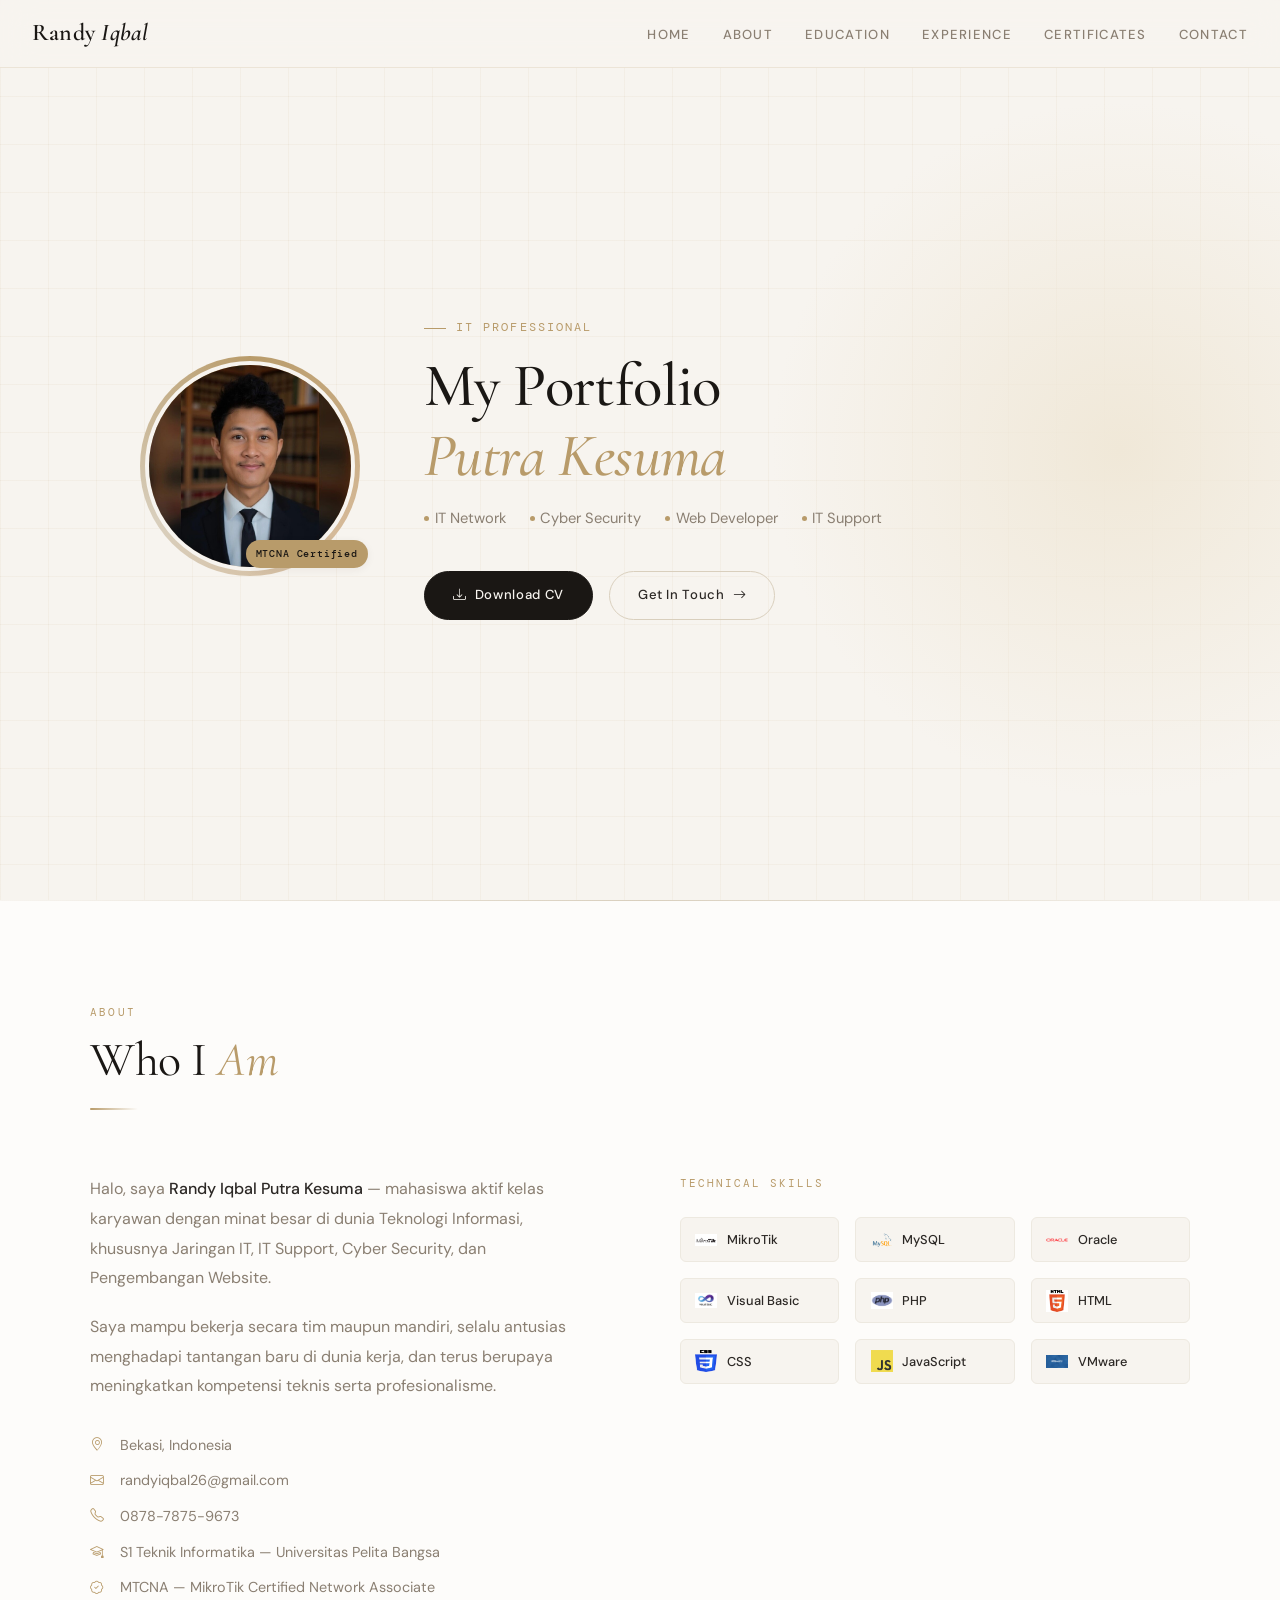
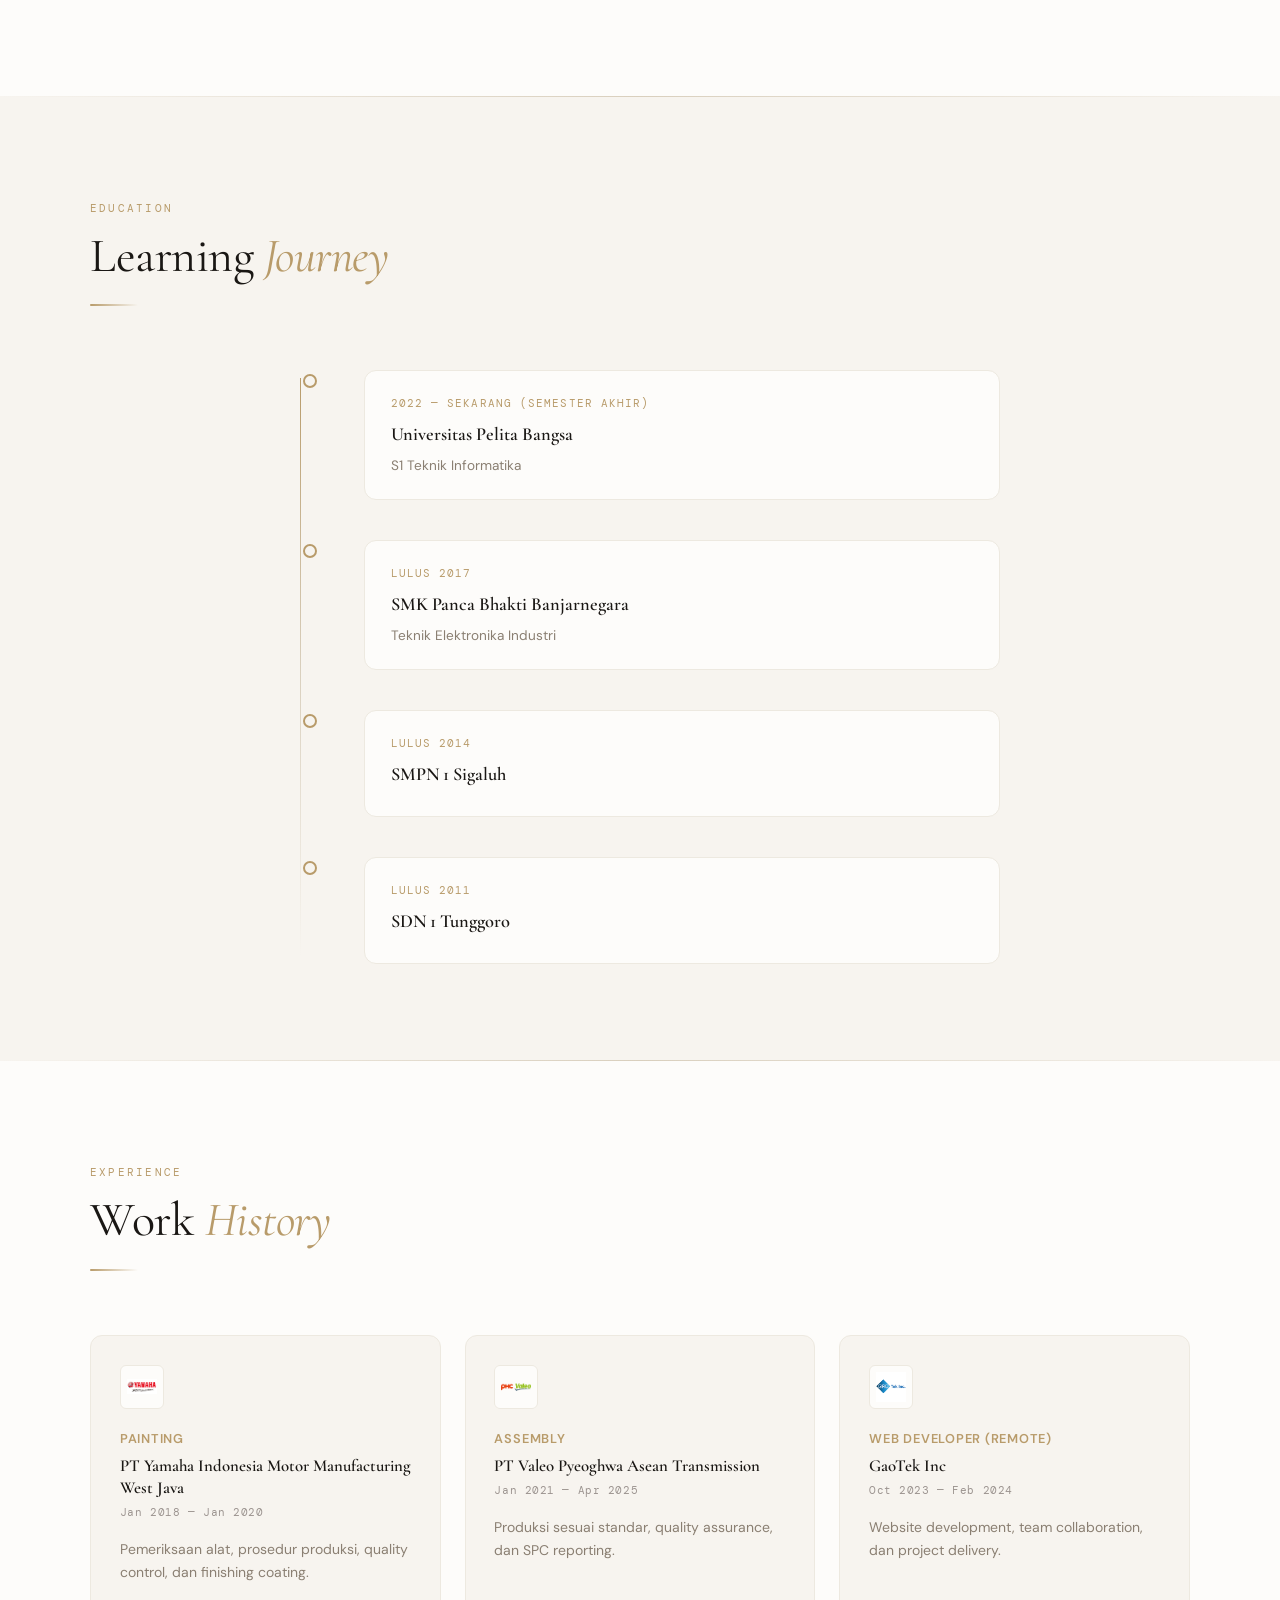
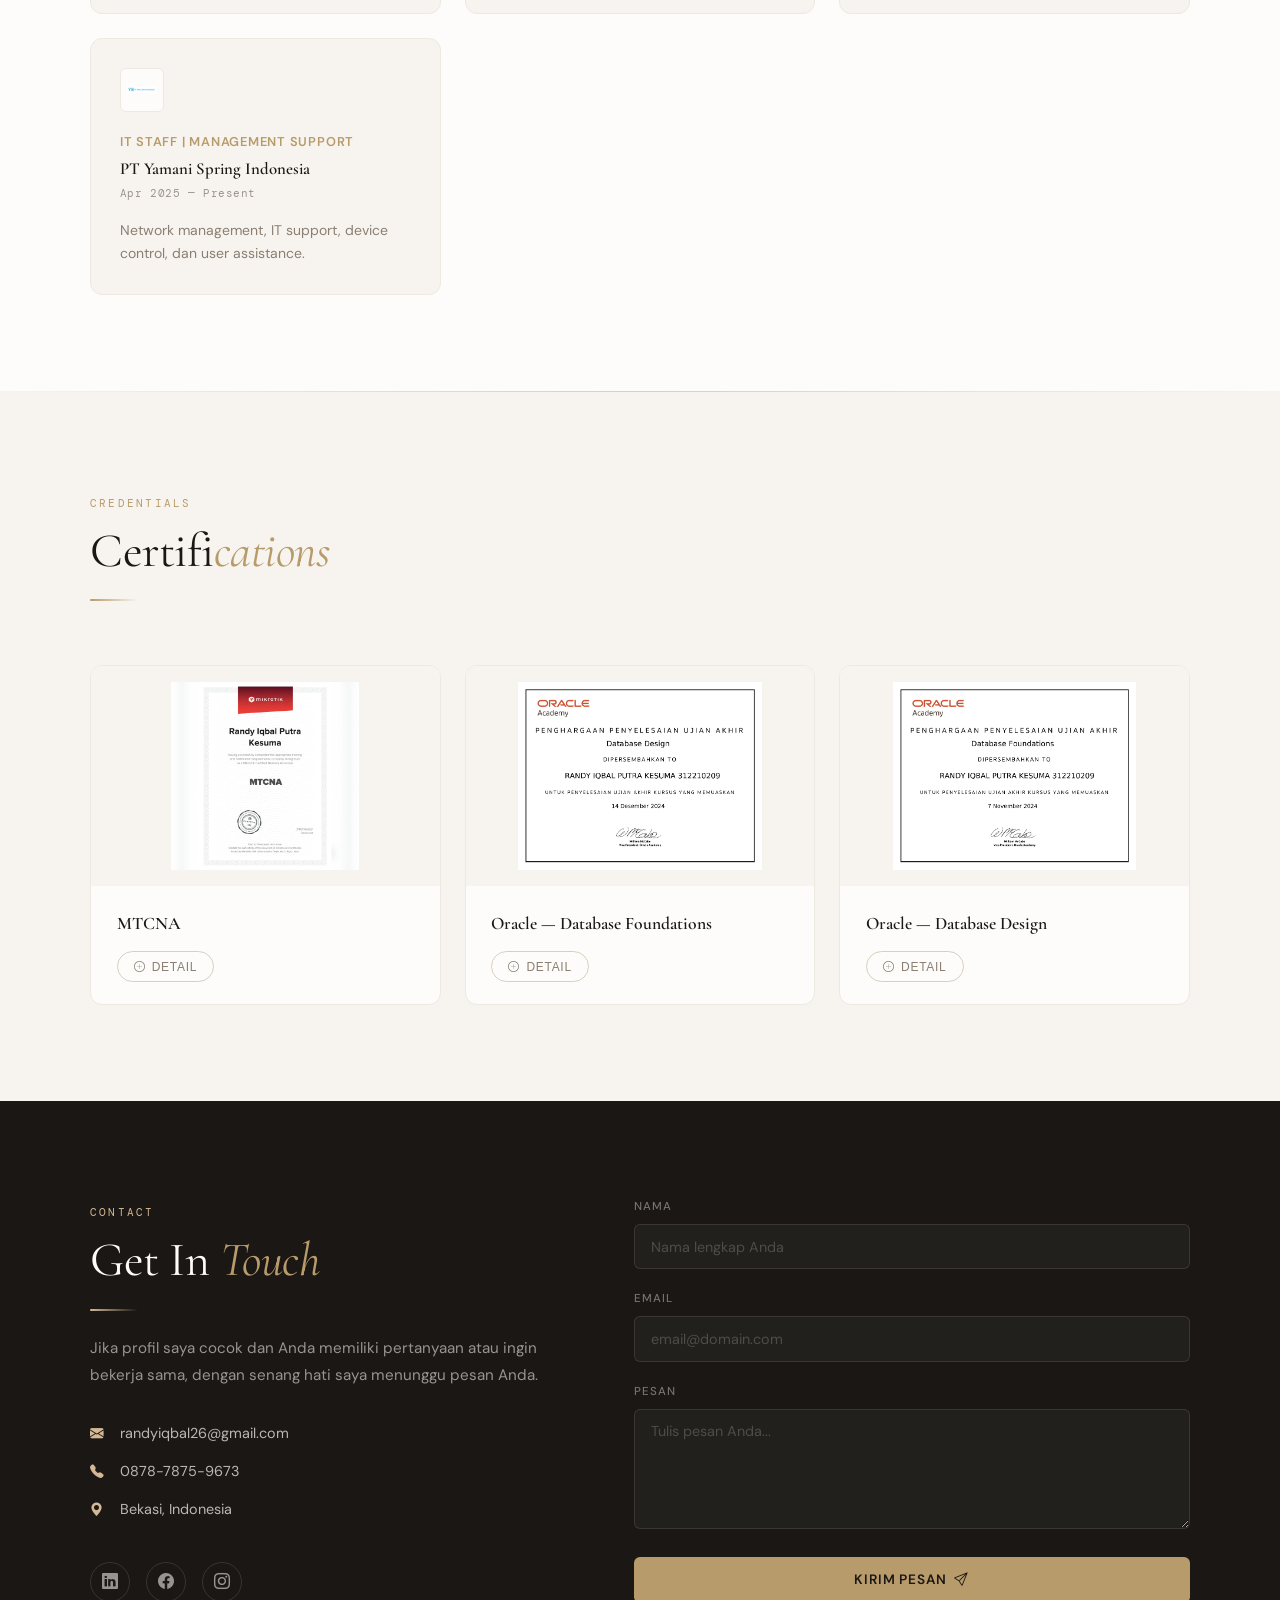
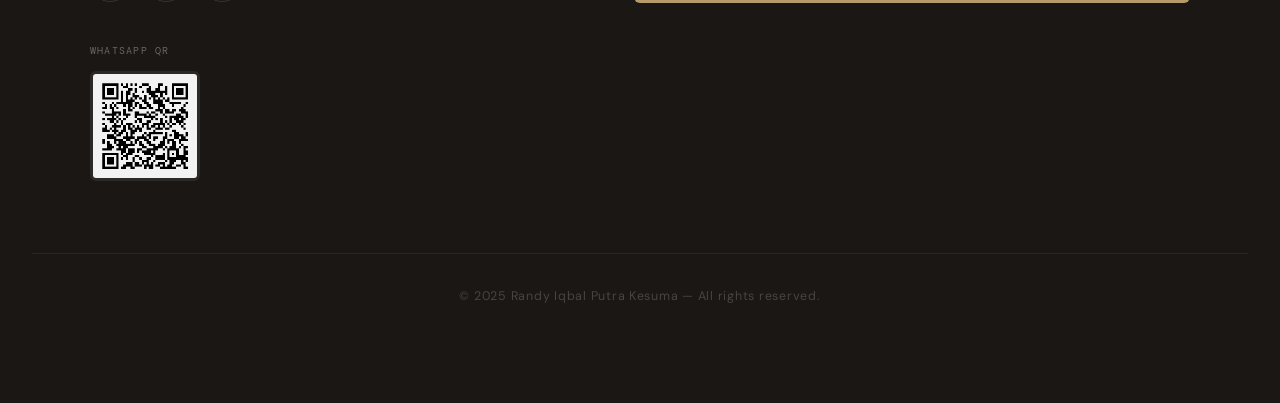
==== commit 21363724: "pembaruan heade" ====
--- a/index.html
+++ b/index.html
@@ -1086,7 +1086,7 @@
         </div>
         <div class="hero-text">
           <span class="hero-label">IT Professional</span>
-          <h1>Randy Iqbal<br /><em>Putra Kesuma</em></h1>
+          <h1>My Portfolio<br /><em>Putra Kesuma</em></h1>
           <p class="hero-subtitle">
             <span>IT Network</span>
             <span>Cyber Security</span>
@@ -1094,7 +1094,7 @@
             <span>IT Support</span>
           </p>
           <div class="hero-cta">
-            <a href="File/Randy Iqbal Putra K _CV (1).pdf" download class="btn-primary-soft">
+            <a href="File/CV ATS - Randy Iqbal Putra Kesuma.pdf" download class="btn-primary-soft">
               <i class="bi bi-download"></i> Download CV
             </a>
             <a href="#hubungi" class="btn-outline-soft">
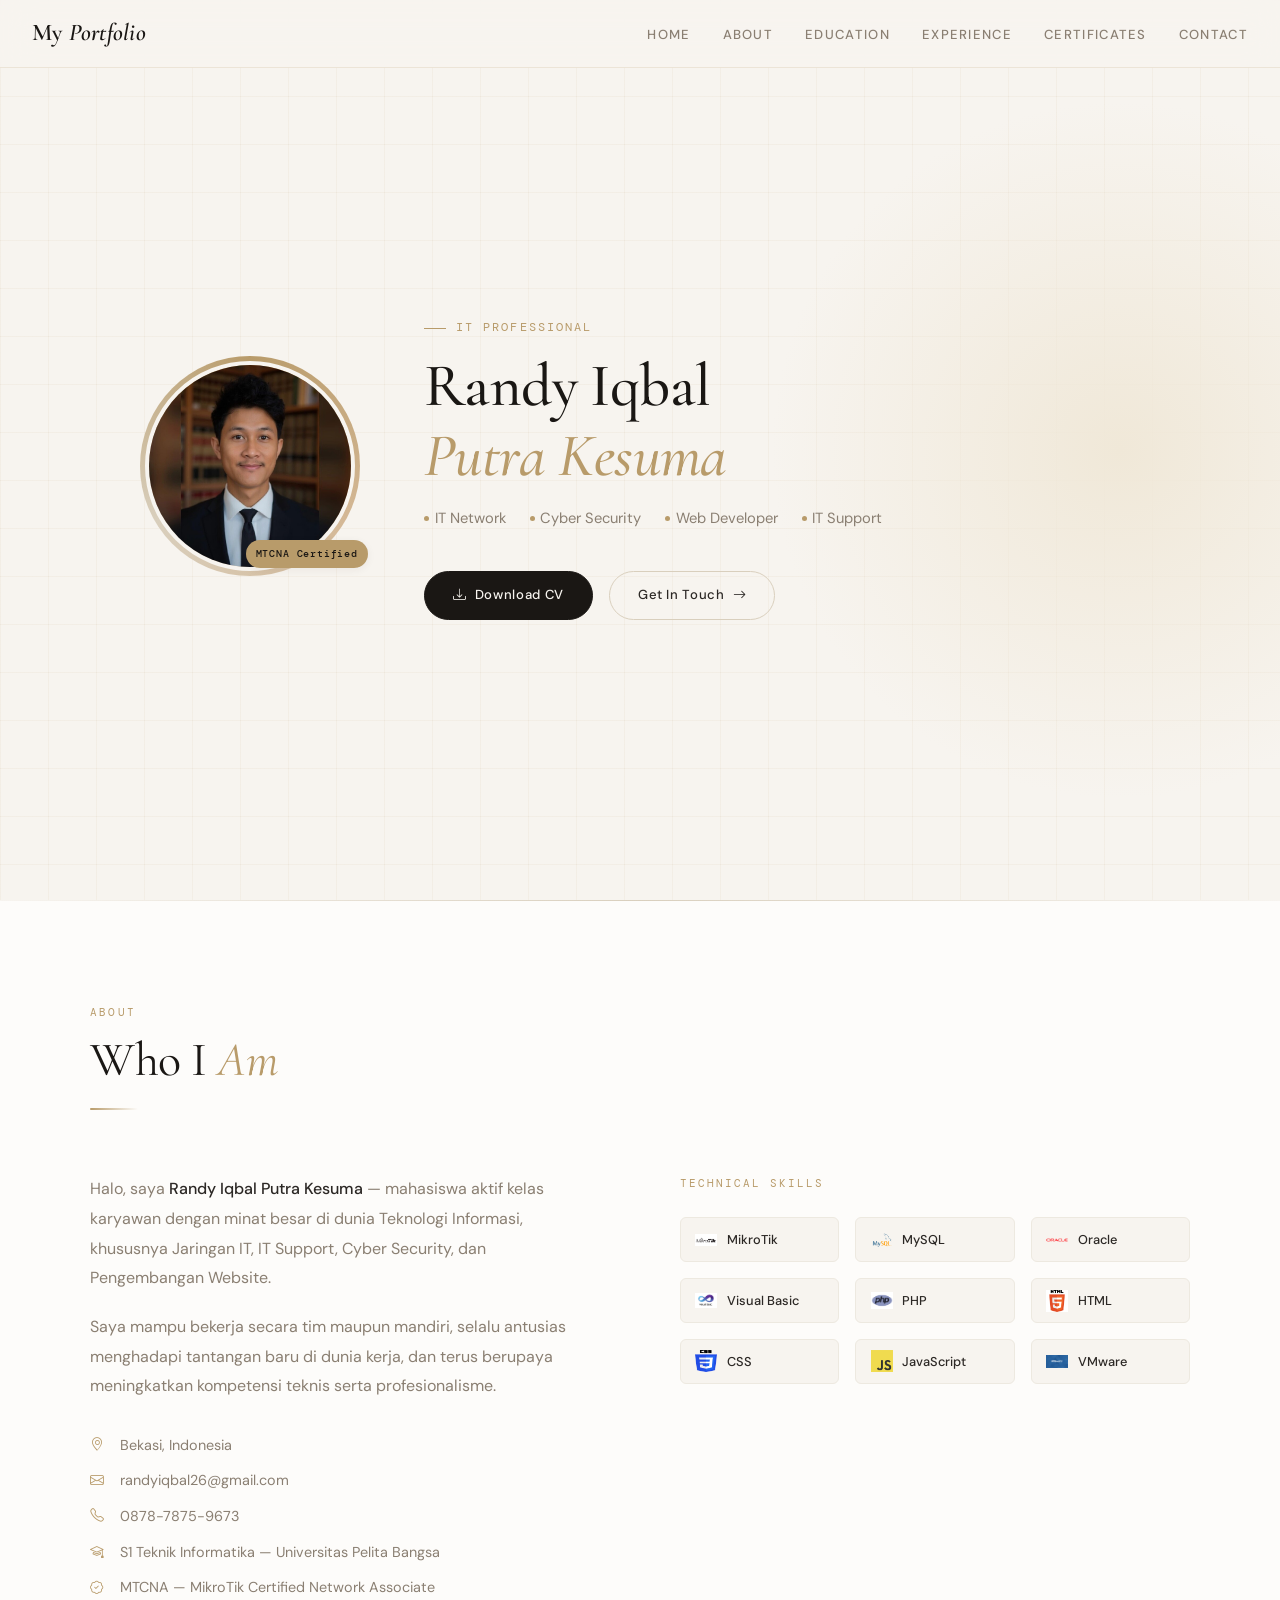
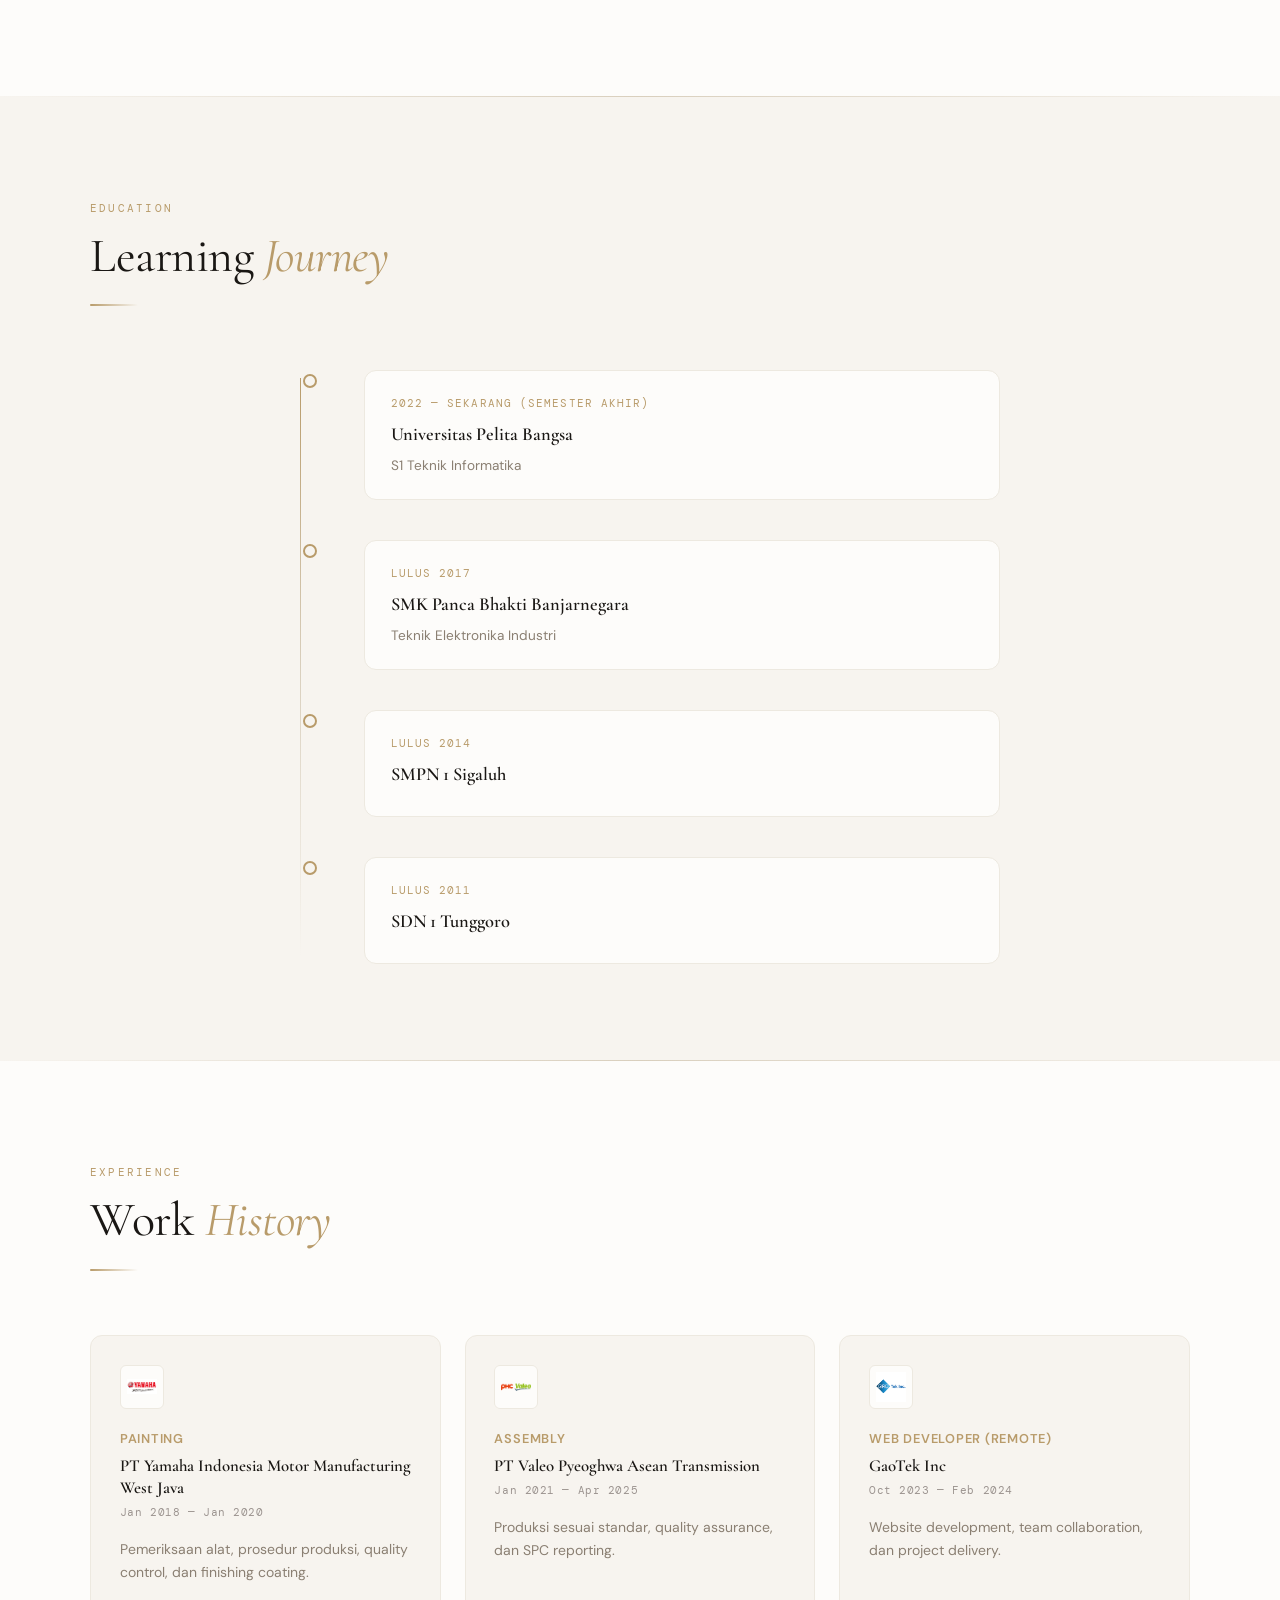
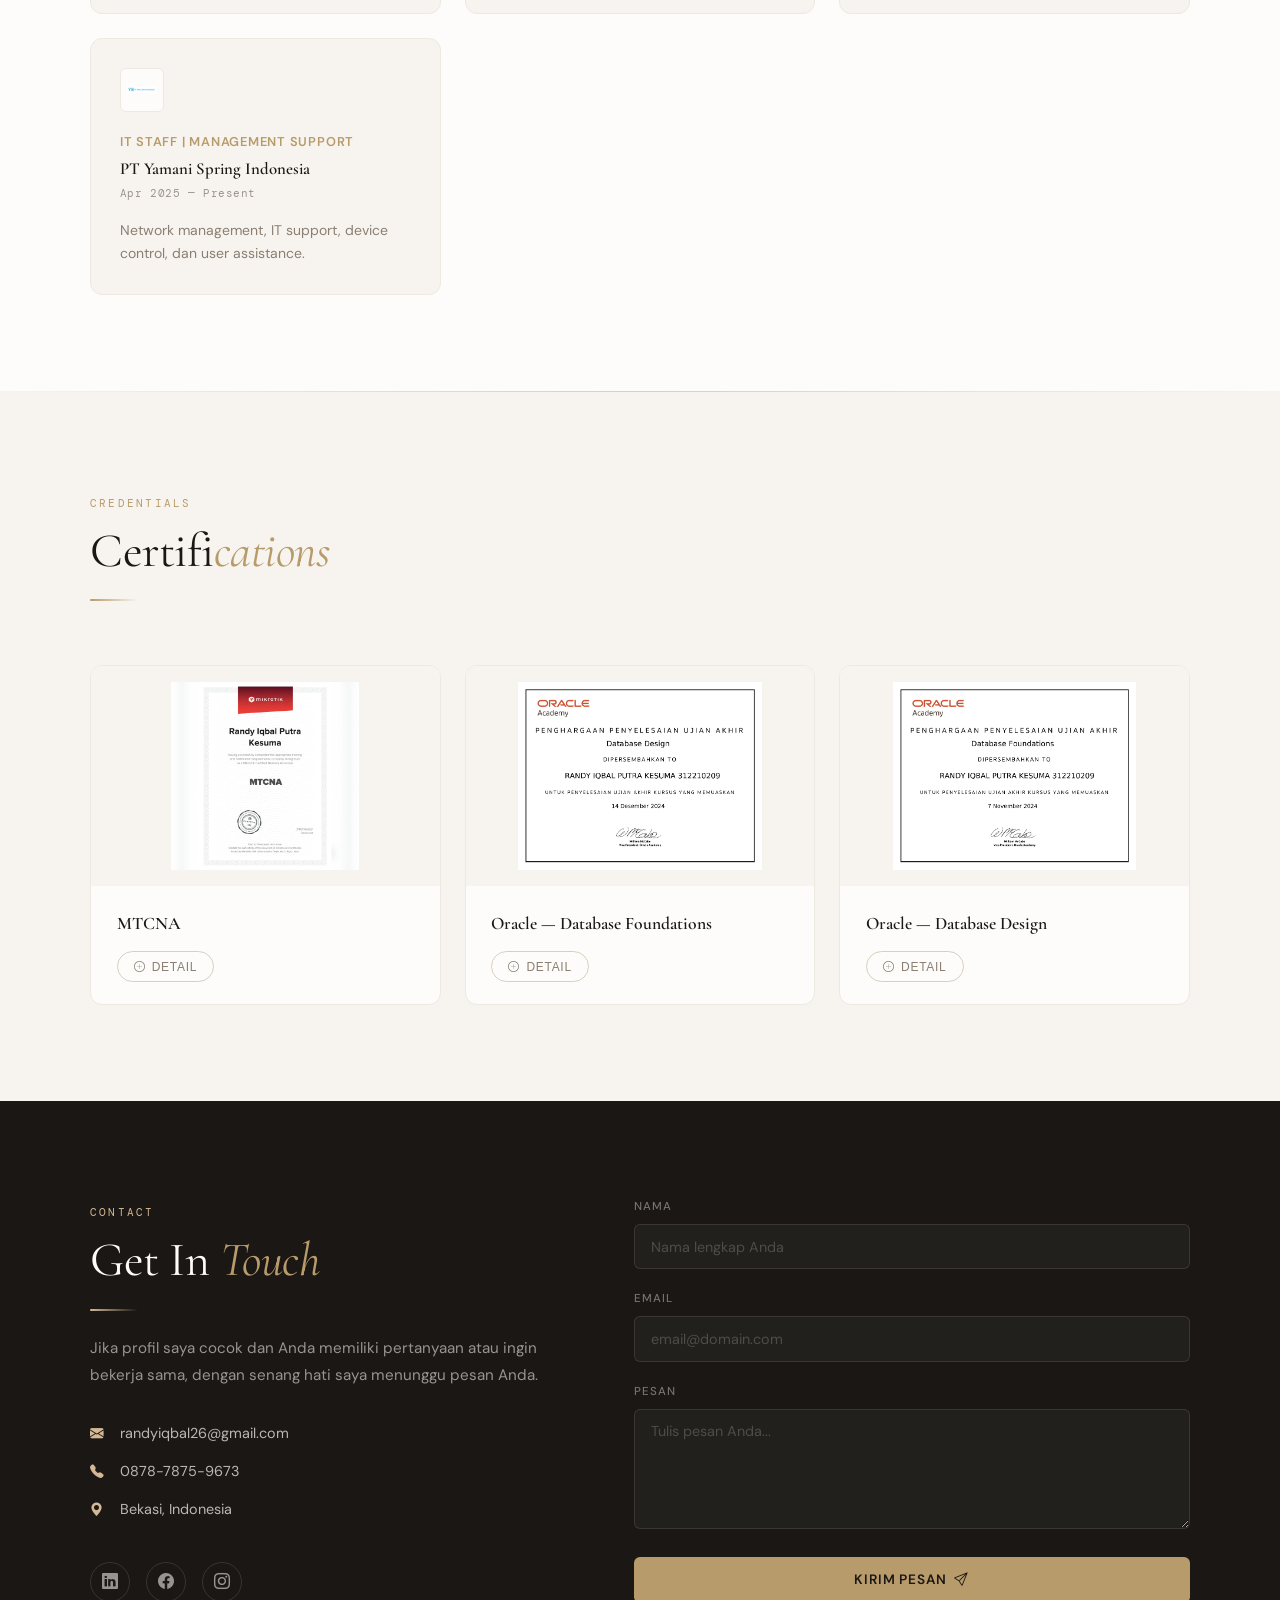
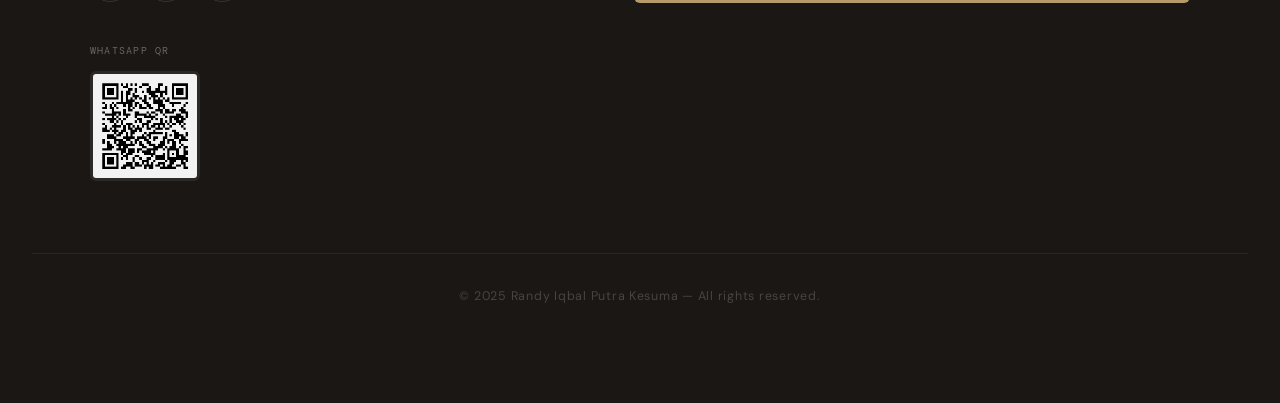
==== commit a78fba4e: "update header" ====
--- a/index.html
+++ b/index.html
@@ -1059,7 +1059,7 @@
          NAVBAR
     ═══════════════════════════════════════ -->
     <nav class="navbar" id="mainNav">
-      <a class="navbar-brand" href="#Home">Randy <em>Iqbal</em></a>
+      <a class="navbar-brand" href="#Home">My <em>Portfolio</em></a>
       <button class="hamburger" id="hamburgerBtn" aria-label="Toggle menu">
         <span></span><span></span><span></span>
       </button>
@@ -1086,7 +1086,7 @@
         </div>
         <div class="hero-text">
           <span class="hero-label">IT Professional</span>
-          <h1>My Portfolio<br /><em>Putra Kesuma</em></h1>
+          <h1>Randy Iqbal<br /><em>Putra Kesuma</em></h1>
           <p class="hero-subtitle">
             <span>IT Network</span>
             <span>Cyber Security</span>
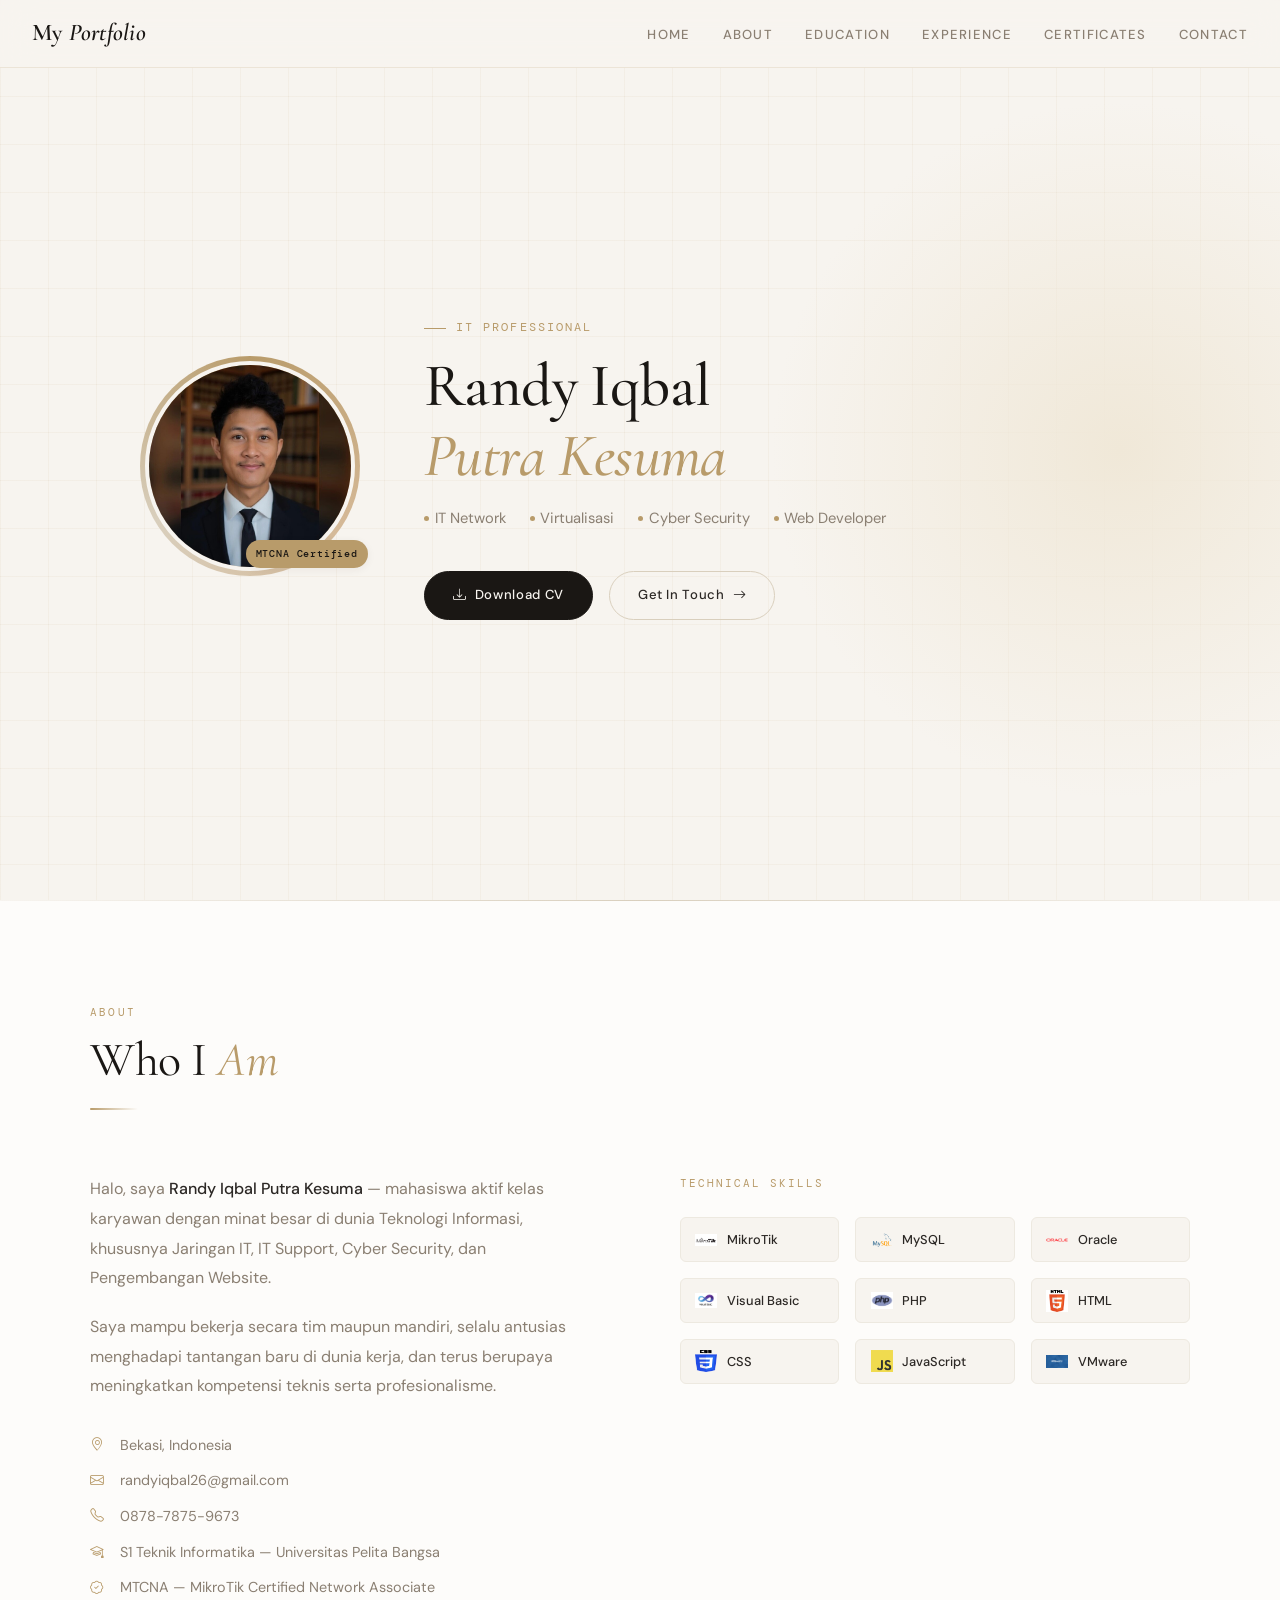
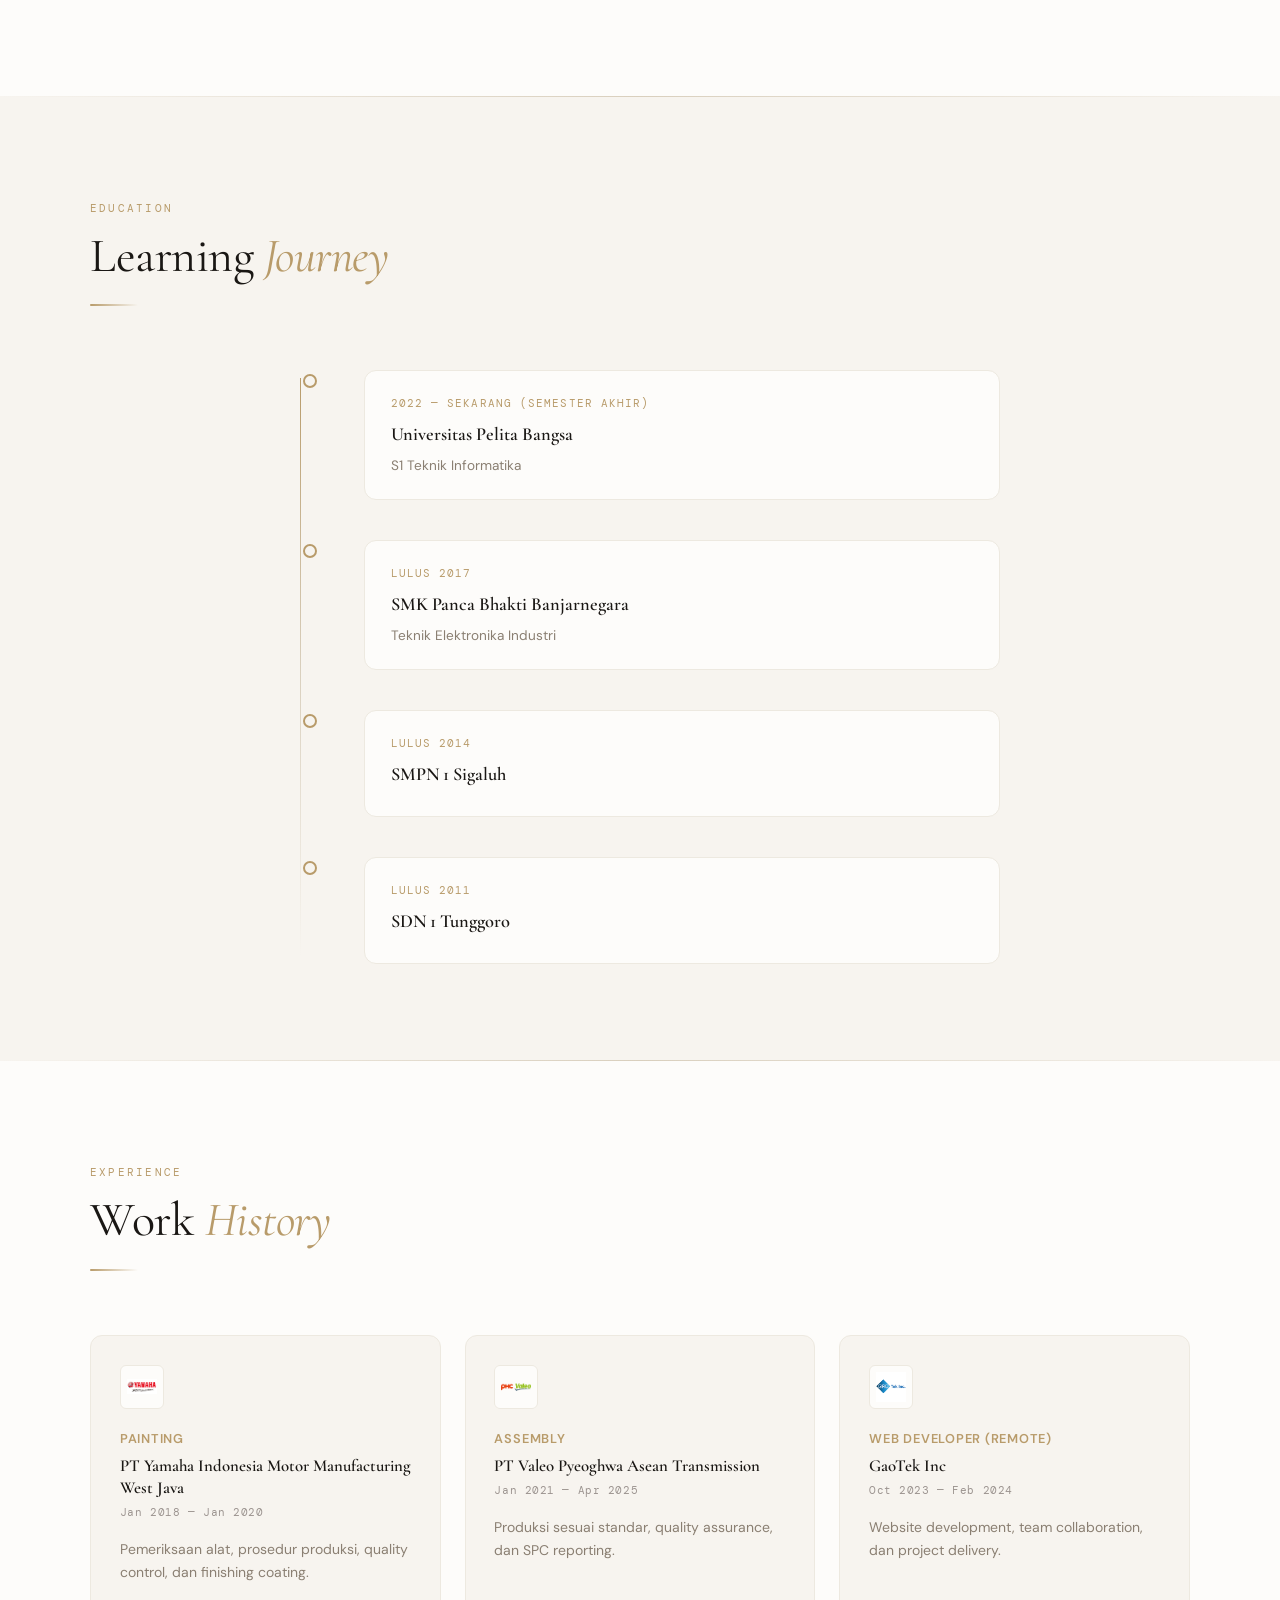
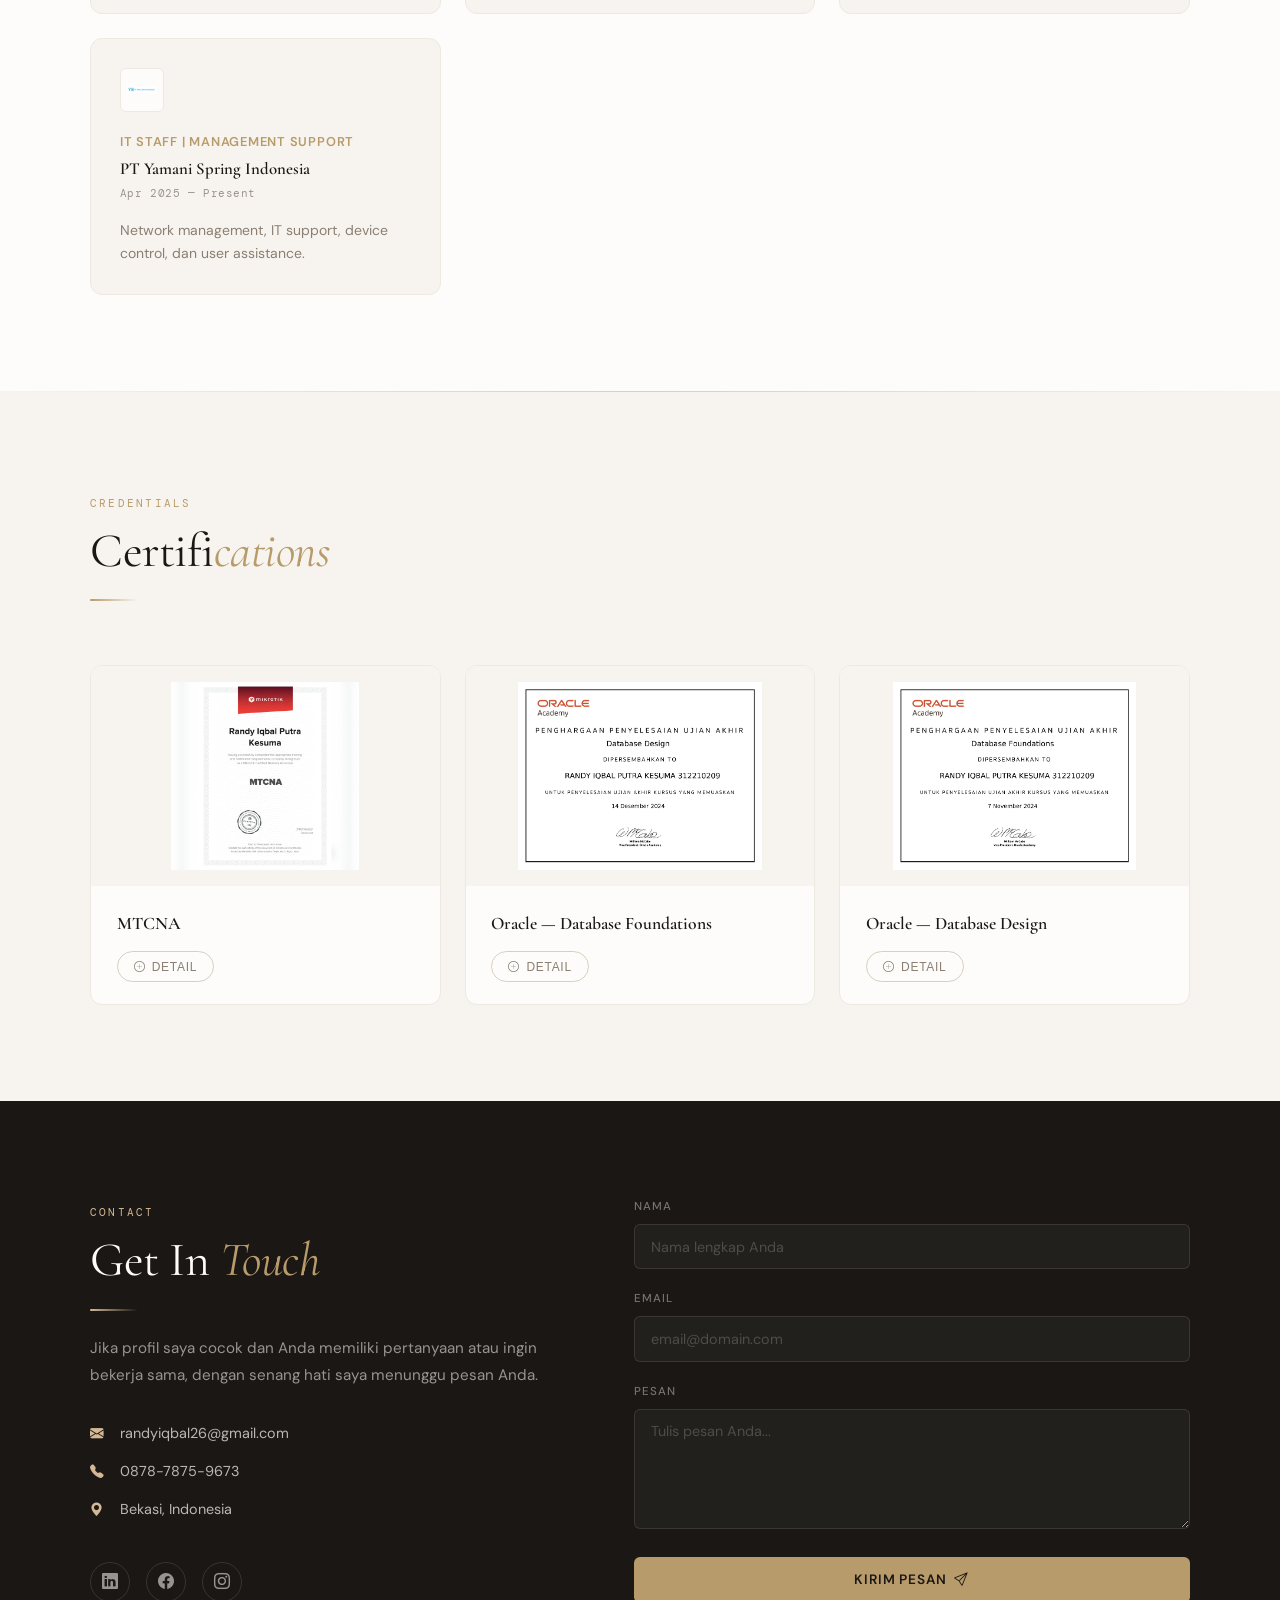
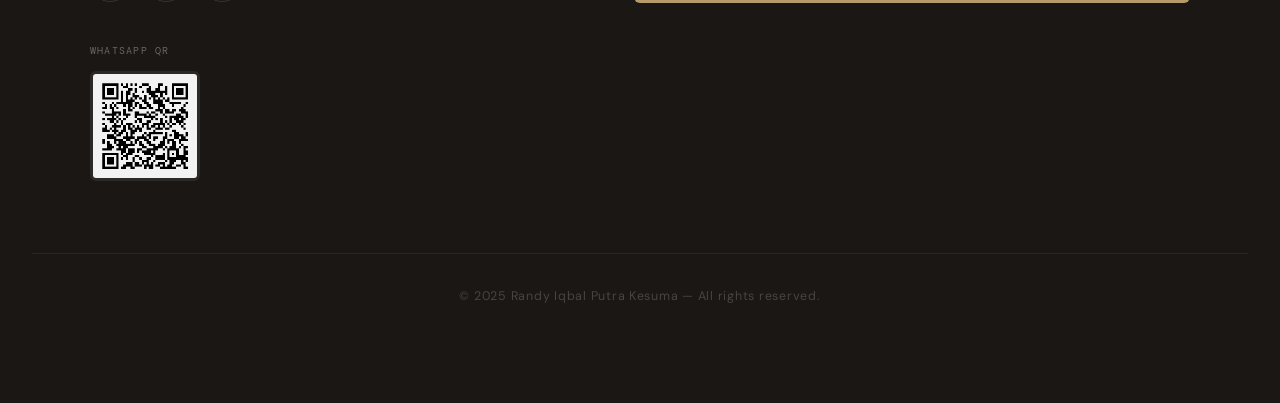
==== commit 9b3a9e1a: "update index" ====
--- a/index.html
+++ b/index.html
@@ -1089,9 +1089,9 @@
           <h1>Randy Iqbal<br /><em>Putra Kesuma</em></h1>
           <p class="hero-subtitle">
             <span>IT Network</span>
+            <span>Virtualisasi</span>
             <span>Cyber Security</span>
             <span>Web Developer</span>
-            <span>IT Support</span>
           </p>
           <div class="hero-cta">
             <a href="File/CV ATS - Randy Iqbal Putra Kesuma.pdf" download class="btn-primary-soft">
